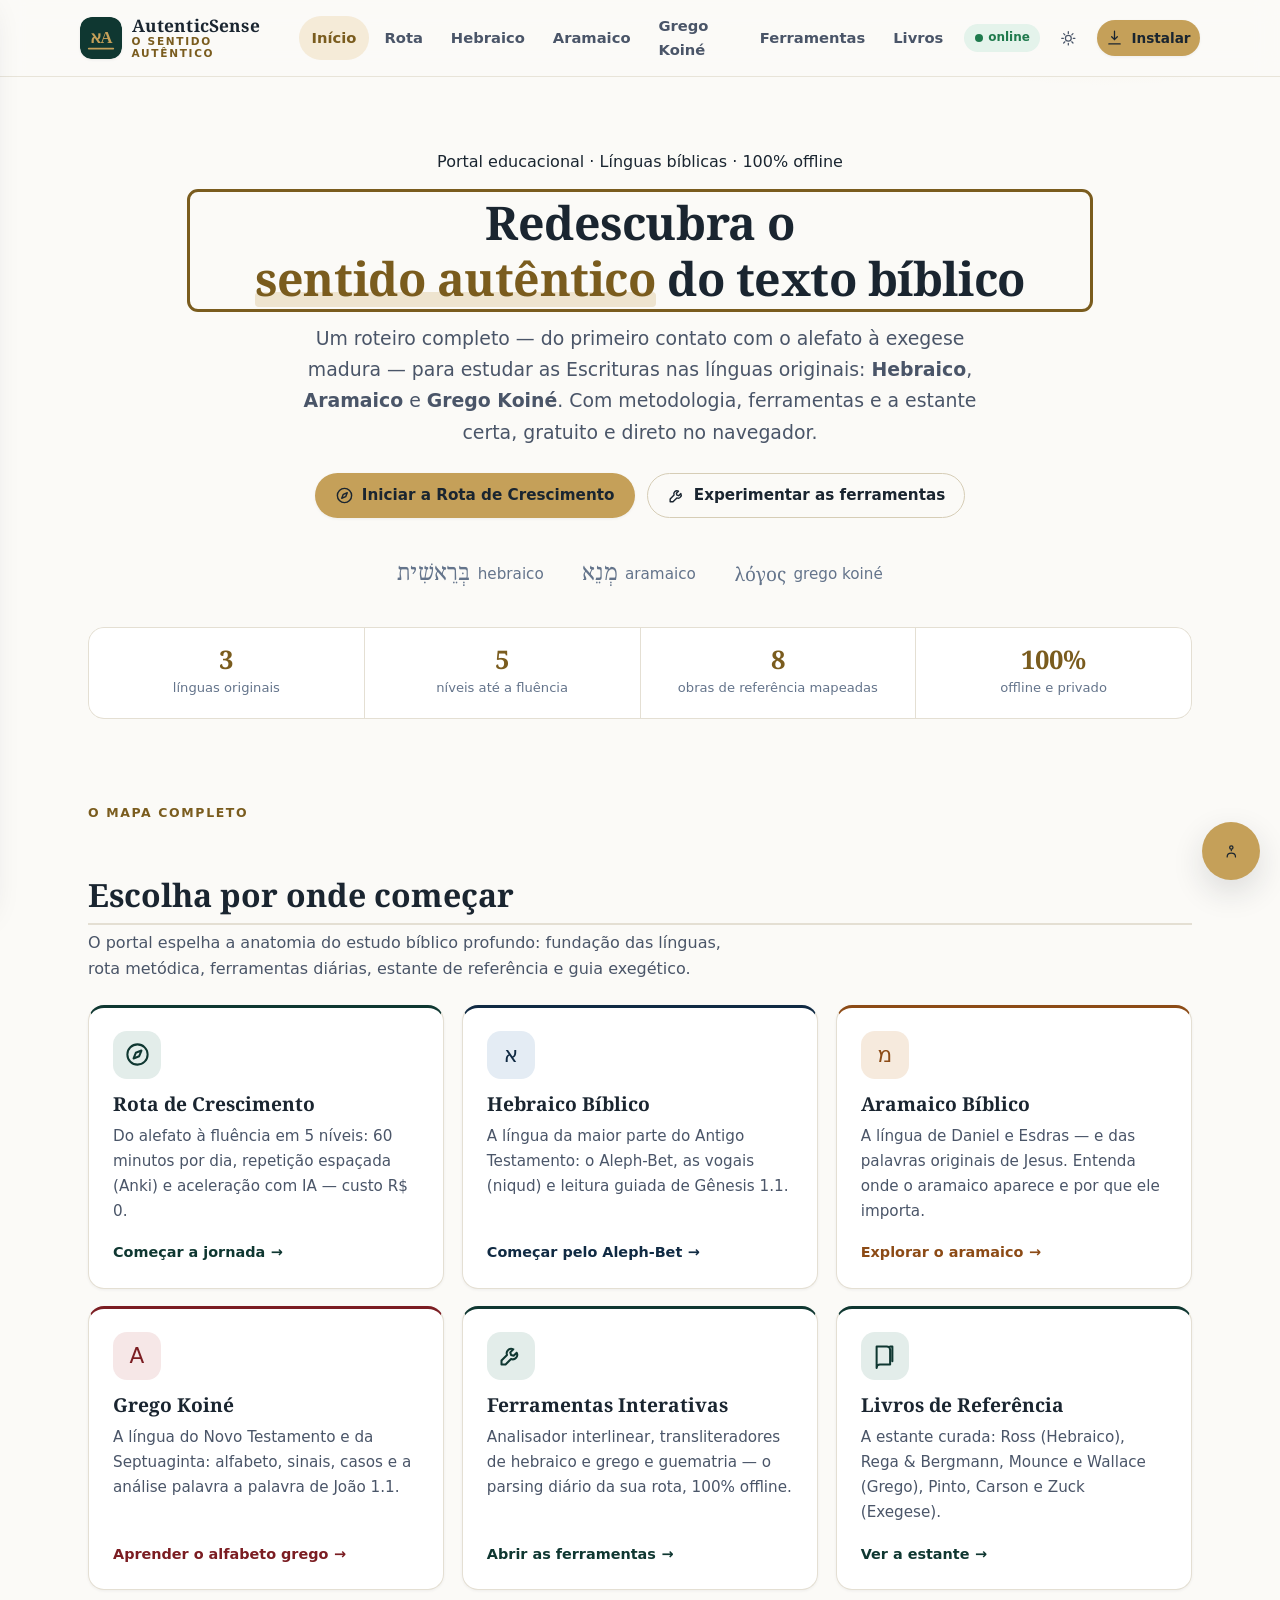
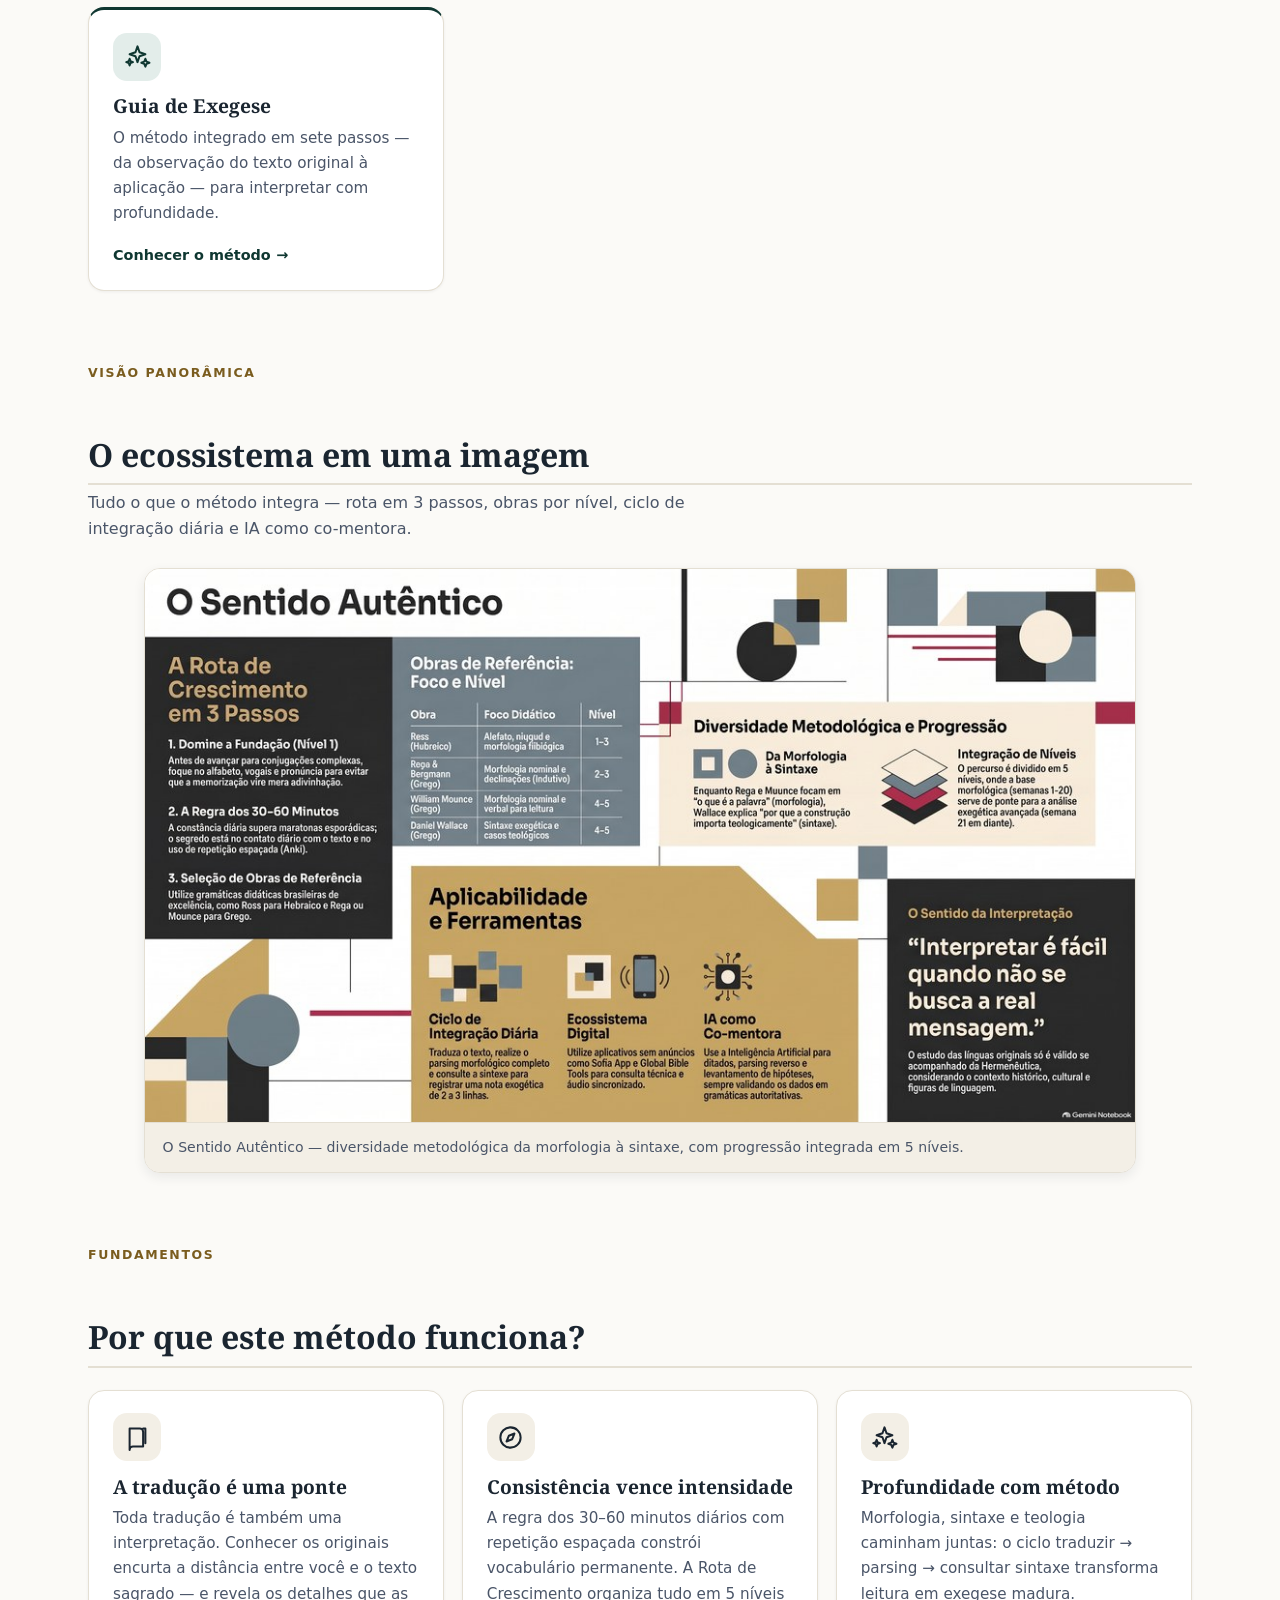
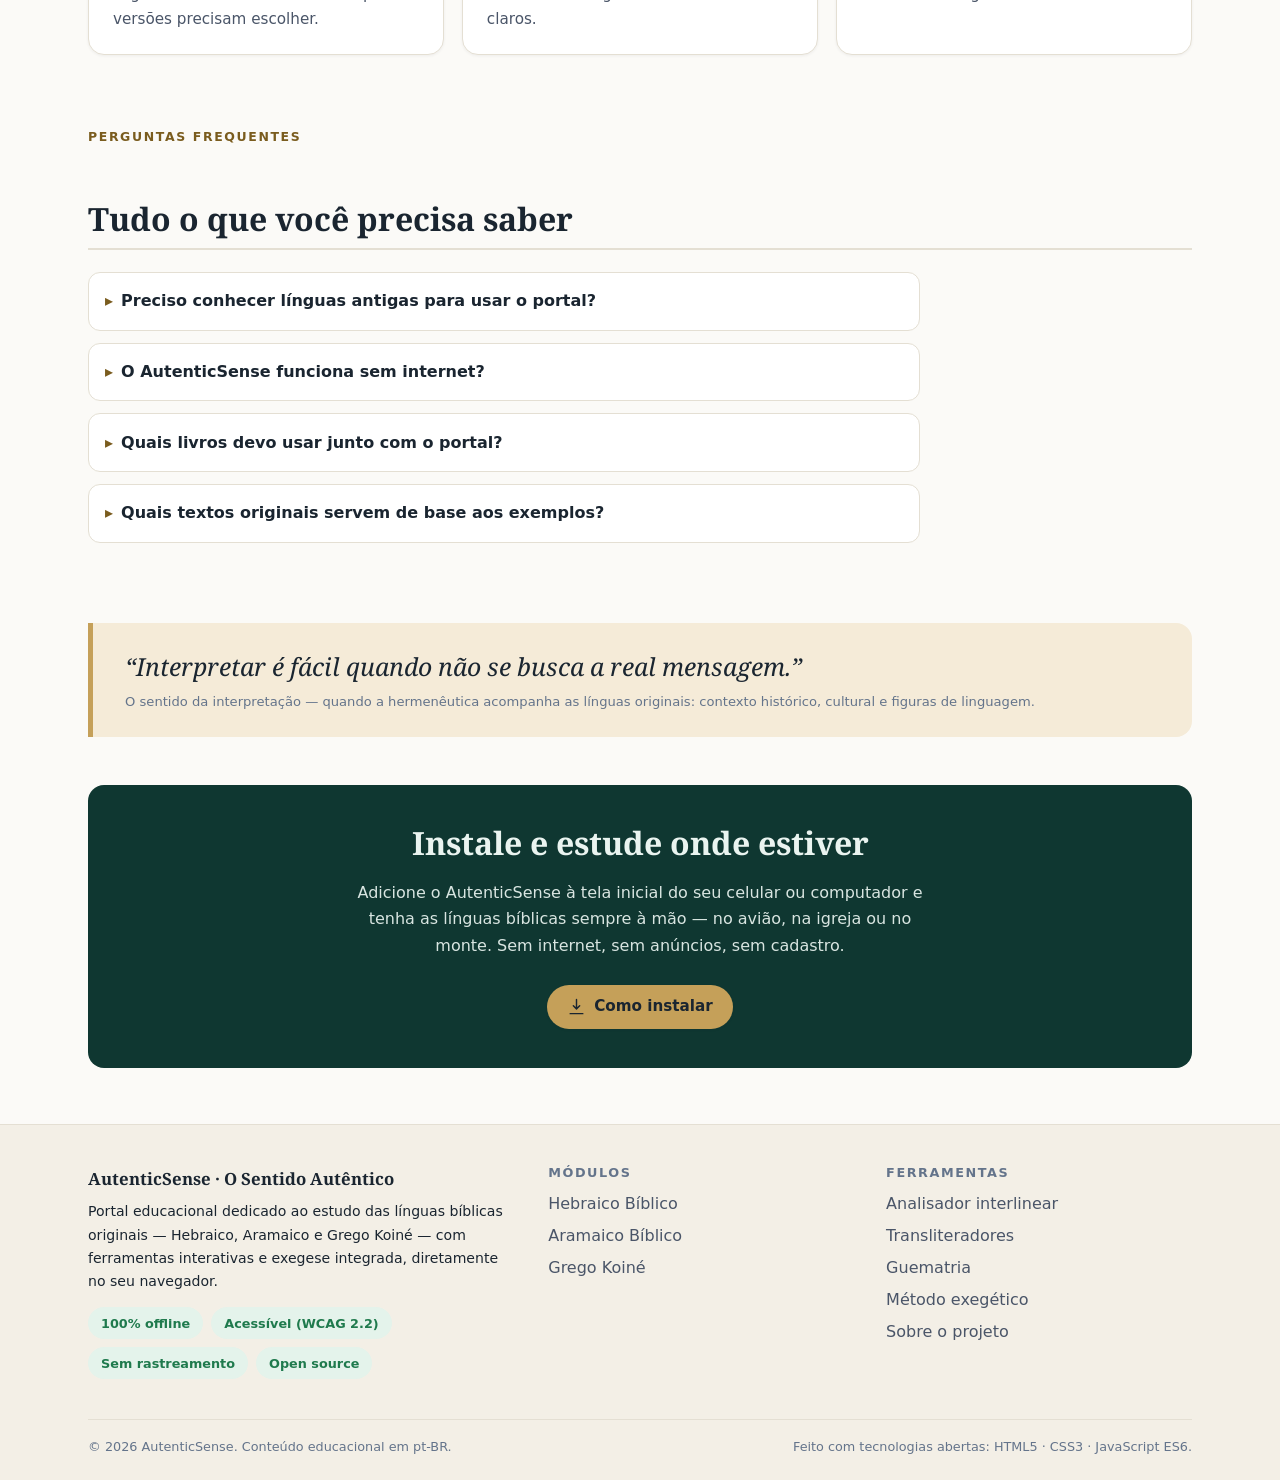
==== abrir-sem-servidor.html @ d2d15bc1 "Add files via upload" ====
<!doctype html>
<html lang="pt-BR" data-theme="light" data-contrast="normal" data-font="padrao" data-motion="padrao">
<head>
  <meta charset="utf-8">
  <meta name="viewport" content="width=device-width, initial-scale=1, viewport-fit=cover">
  <title>AutenticSense · O Sentido Autêntico — Línguas Bíblicas</title>
  <meta name="description" content="Portal educacional offline de línguas bíblicas: Hebraico, Aramaico e Grego Koiné. Alfabetos, ferramentas interlineares e exegese integrada com acessibilidade total em português (pt-BR).">
  <meta name="keywords" content="hebraico bíblico, aramaico bíblico, grego koiné, exegese bíblica, interlinear, guematria, línguas originais da Bíblia, estudo bíblico">
  <meta name="author" content="AutenticSense — O Sentido Autêntico">
  <meta name="robots" content="index, follow">
  <meta name="color-scheme" content="light dark">
  <meta name="theme-color" content="#0F3731">
  <link rel="canonical" href="https://autenticsense.example.com/">

  <!-- Open Graph / Twitter -->
  <meta property="og:type" content="website">
  <meta property="og:locale" content="pt_BR">
  <meta property="og:title" content="AutenticSense · O Sentido Autêntico">
  <meta property="og:description" content="Hebraico, Aramaico e Grego Koiné com ferramentas interlineares e exegese integrada — 100% offline e acessível.">
  <meta property="og:url" content="https://autenticsense.example.com/">
  <meta property="og:image" content="assets/icons/og.png">
  <meta name="twitter:card" content="summary_large_image">

  <!-- PWA -->
  <link rel="manifest" href="manifest.webmanifest">
  <link rel="icon" type="image/png" sizes="32x32" href="assets/icons/favicon-32.png">
  <link rel="icon" type="image/png" sizes="16x16" href="assets/icons/favicon-16.png">
  <link rel="apple-touch-icon" href="assets/icons/icon-180.png">
  <meta name="mobile-web-app-capable" content="yes">
  <meta name="apple-mobile-web-app-capable" content="yes">
  <meta name="apple-mobile-web-app-status-bar-style" content="black-translucent">
  <meta name="apple-mobile-web-app-title" content="AutenticSense">

  <!-- Estilos -->

  <!-- Dados estruturados (SEO/GEO) -->
  <script type="application/ld+json">
  {
    "@context": "https://schema.org",
    "@type": "WebApplication",
    "name": "AutenticSense",
    "alternateName": "O Sentido Autêntico",
    "applicationCategory": "EducationalApplication",
    "operatingSystem": "Qualquer (PWA multiplataforma)",
    "inLanguage": "pt-BR",
    "isAccessibleForFree": true,
    "offers": { "@type": "Offer", "price": "0", "priceCurrency": "BRL" },
    "description": "Portal educacional offline-first para o estudo das línguas bíblicas originais (Hebraico, Aramaico e Grego Koiné), com ferramentas interlineares e método exegético integrado, com acessibilidade WCAG 2.2.",
    "featureList": "Alfabeto hebraico e aramaico; Alfabeto grego; Analisador interlinear; Transliteradores; Guematria; Exegese em 7 passos; Funciona offline; Leitura em voz alta; Modo dislexia; Alto contraste; Tema escuro",
    "teaches": ["Hebraico Bíblico", "Aramaico Bíblico", "Grego Koiné", "Exegese Bíblica"]
  }
  </script>
  <script type="application/ld+json">
  {
    "@context": "https://schema.org",
    "@type": "FAQPage",
    "inLanguage": "pt-BR",
    "mainEntity": [
      {
        "@type": "Question",
        "name": "O que é o AutenticSense?",
        "acceptedAnswer": { "@type": "Answer", "text": "AutenticSense (O Sentido Autêntico) é um portal educacional gratuito e offline-first (PWA) para estudar a Bíblia nas línguas originais — Hebraico, Aramaico e Grego Koiné — com ferramentas interativas e exegese integrada, todo em português." }
      },
      {
        "@type": "Question",
        "name": "O AutenticSense funciona sem internet?",
        "acceptedAnswer": { "@type": "Answer", "text": "Sim. Após a primeira visita, todas as páginas, fontes e ferramentas ficam armazenadas no dispositivo por meio de um Service Worker dedicado, e o app pode ser instalado na tela inicial." }
      },
      {
        "@type": "Question",
        "name": "Quais línguas bíblicas são ensinadas?",
        "acceptedAnswer": { "@type": "Answer", "text": "Hebraico Bíblico (com leitura de Gênesis 1.1), Aramaico Bíblico (com leitura de Daniel 5.25) e Grego Koiné (com análise palavra a palavra de João 1.1), além de um método exegético integrado em sete passos." }
      },
      {
        "@type": "Question",
        "name": "Quais ferramentas o portal oferece?",
        "acceptedAnswer": { "@type": "Answer", "text": "Analisador interlinear palavra a palavra com morfologia e glosas, transliteradores de hebraico e de grego e calculadora de guematria — tudo processado localmente, sem envio de dados." }
      }
    ]
  }
  </script>
<style>
/* ===== css/tokens.css ===== */
/* ==========================================================================
   AutenticSense — Design Tokens (css/tokens.css)
   Identidade visual: manuscritos, pedra gravada e editorial moderno.
   ========================================================================== */

:root {
  color-scheme: light;

  /* Superfícies & Papel */
  --osa-paper: #FBFAF7;
  --osa-soft: #F3EFE6;
  --osa-surface: #FFFFFF;
  --osa-surface-raised: #FFFFFF;
  --osa-surface-dim: #EDE8DE;
  --osa-border: #E4DFD3;
  --osa-border-strong: #D6CDB6;

  /* Tinta & Tipografia */
  --osa-ink: #1A2530;
  --osa-ink-secondary: #4A5568;
  --osa-ink-muted: #64748B;
  --osa-ink-light: #FFFFFF;

  /* Ouro institucional */
  --osa-gold: #C5A059;
  --osa-gold-ink: #7A5C1E;
  --osa-gold-ink-hover: #5E4715;
  --osa-gold-soft: #F5EBD8;
  --osa-gold-glow: rgba(197, 160, 89, 0.25);

  /* Tematização por módulo linguístico */
  --osa-portal-green: #0F3731;
  --osa-portal-green-soft: #E3EDEA;
  --osa-hebrew-navy: #102A43;
  --osa-hebrew-navy-soft: #E4ECF4;
  --osa-aramaic-ochre: #8C4B16;
  --osa-aramaic-ochre-soft: #F6EADD;
  --osa-greek-burgundy: #7B1D22;
  --osa-greek-burgundy-soft: #F6E7E7;

  /* Feedback */
  --osa-danger: #A62639;
  --osa-danger-soft: #FBEAEA;
  --osa-ok: #1F7A4D;
  --osa-ok-soft: #E4F3EB;
  --osa-info: #214E8F;
  --osa-info-soft: #E7EFF9;

  /* Vidro & Elevação */
  --osa-glass-bg: rgba(251, 250, 247, 0.88);
  --osa-glass-border: rgba(228, 223, 211, 0.8);
  --osa-glass-blur: blur(12px);
  --osa-shadow-1: 0 1px 3px rgba(26, 37, 48, 0.06);
  --osa-shadow-2: 0 4px 12px rgba(26, 37, 48, 0.08);
  --osa-shadow-3: 0 12px 32px rgba(26, 37, 48, 0.14);
  --osa-radius-sm: 8px;
  --osa-radius-md: 12px;
  --osa-radius-lg: 16px;
  --osa-tap-min: 44px;

  /* Tipografia */
  --osa-font-ui: system-ui, -apple-system, "Segoe UI", Roboto, "Helvetica Neue", Arial, "Noto Sans", sans-serif;
  --osa-font-serif: "Noto Serif", "PT Serif", Georgia, "Times New Roman", serif;
  --osa-font-hebrew: "Noto Serif Hebrew", "SBL Hebrew", "Ezra SIL", "Times New Roman", serif;
  --osa-font-mono: ui-monospace, "SF Mono", "Cascadia Code", Consolas, "Liberation Mono", monospace;
  --osa-fs-scale: 1;

  /* Métricas */
  --osa-container: 72rem;
  --osa-header-h: 64px;
  --osa-focus: #7A5C1E;
  --osa-speed: 220ms;

  /* Camadas */
  --osa-z-header: 50;
  --osa-z-backdrop: 70;
  --osa-z-drawer: 80;
  --osa-z-fab: 90;
}

[data-theme="dark"] {
  color-scheme: dark;
  --osa-paper: #11171D;
  --osa-soft: #18222B;
  --osa-surface: #1E2936;
  --osa-surface-raised: #263342;
  --osa-surface-dim: #131B23;
  --osa-border: #2D3D4E;
  --osa-border-strong: #3D5165;
  --osa-ink: #F1F5F9;
  --osa-ink-secondary: #CBD5E1;
  --osa-ink-muted: #94A3B8;
  --osa-gold: #D4B579;
  --osa-gold-ink: #E2C58A;
  --osa-gold-ink-hover: #EFD9AC;
  --osa-gold-soft: #3A3323;
  --osa-gold-glow: rgba(212, 181, 121, 0.18);
  --osa-portal-green: #6EE7B7;
  --osa-portal-green-soft: #17352E;
  --osa-hebrew-navy: #93C5FD;
  --osa-hebrew-navy-soft: #1B2B40;
  --osa-aramaic-ochre: #E0A56B;
  --osa-aramaic-ochre-soft: #3A2B1B;
  --osa-greek-burgundy: #FCA5A5;
  --osa-greek-burgundy-soft: #3A2224;
  --osa-danger: #F18A9B;
  --osa-danger-soft: #3E2229;
  --osa-ok: #7BD6A4;
  --osa-ok-soft: #17352A;
  --osa-info: #9BBEF0;
  --osa-info-soft: #1B2A3E;
  --osa-glass-bg: rgba(17, 23, 29, 0.88);
  --osa-glass-border: rgba(45, 61, 78, 0.85);
  --osa-shadow-1: 0 1px 3px rgba(0, 0, 0, 0.35);
  --osa-shadow-2: 0 4px 12px rgba(0, 0, 0, 0.4);
  --osa-shadow-3: 0 12px 32px rgba(0, 0, 0, 0.5);
  --osa-focus: #E2C58A;
}

/* Alto contraste (WCAG): bordas e links mais assertivos */
[data-contrast="high"] {
  --osa-border: currentColor;
  --osa-border-strong: currentColor;
}


/* ===== css/fonts.css ===== */
/* ==========================================================================
   AutenticSense — Fontes locais (gerado por fetch-fonts.py)
   Auto-hospedado para garantir funcionamento 100% offline.
   ========================================================================== */

/* noto-serif-hebrew · hebrew · normal 400 (17 KB) */
@font-face {
  font-family: 'Noto Serif Hebrew';
  font-style: normal;
  font-weight: 400;
  font-stretch: 100%;
  font-display: swap;
  src: url('assets/fonts/noto-serif-hebrew-hebrew-normal-400.woff2') format('woff2');
  unicode-range: U+0307-0308, U+0590-05FF, U+200C-2010, U+20AA, U+25CC, U+FB1D-FB4F;
}

/* noto-serif-hebrew · latin · normal 400 (28 KB) */
@font-face {
  font-family: 'Noto Serif Hebrew';
  font-style: normal;
  font-weight: 400;
  font-stretch: 100%;
  font-display: swap;
  src: url('assets/fonts/noto-serif-hebrew-latin-normal-400.woff2') format('woff2');
  unicode-range: U+0000-00FF, U+0131, U+0152-0153, U+02BB-02BC, U+02C6, U+02DA, U+02DC, U+0304, U+0308, U+0329, U+2000-206F, U+20AC, U+2122, U+2191, U+2193, U+2212, U+2215, U+FEFF, U+FFFD;
}

/* noto-serif-hebrew · hebrew · normal 600 (17 KB) */
@font-face {
  font-family: 'Noto Serif Hebrew';
  font-style: normal;
  font-weight: 600;
  font-stretch: 100%;
  font-display: swap;
  src: url('assets/fonts/noto-serif-hebrew-hebrew-normal-600.woff2') format('woff2');
  unicode-range: U+0307-0308, U+0590-05FF, U+200C-2010, U+20AA, U+25CC, U+FB1D-FB4F;
}

/* noto-serif-hebrew · latin · normal 600 (28 KB) */
@font-face {
  font-family: 'Noto Serif Hebrew';
  font-style: normal;
  font-weight: 600;
  font-stretch: 100%;
  font-display: swap;
  src: url('assets/fonts/noto-serif-hebrew-latin-normal-600.woff2') format('woff2');
  unicode-range: U+0000-00FF, U+0131, U+0152-0153, U+02BB-02BC, U+02C6, U+02DA, U+02DC, U+0304, U+0308, U+0329, U+2000-206F, U+20AC, U+2122, U+2191, U+2193, U+2212, U+2215, U+FEFF, U+FFFD;
}

/* noto-serif-hebrew · hebrew · normal 700 (17 KB) */
@font-face {
  font-family: 'Noto Serif Hebrew';
  font-style: normal;
  font-weight: 700;
  font-stretch: 100%;
  font-display: swap;
  src: url('assets/fonts/noto-serif-hebrew-hebrew-normal-700.woff2') format('woff2');
  unicode-range: U+0307-0308, U+0590-05FF, U+200C-2010, U+20AA, U+25CC, U+FB1D-FB4F;
}

/* noto-serif-hebrew · latin · normal 700 (28 KB) */
@font-face {
  font-family: 'Noto Serif Hebrew';
  font-style: normal;
  font-weight: 700;
  font-stretch: 100%;
  font-display: swap;
  src: url('assets/fonts/noto-serif-hebrew-latin-normal-700.woff2') format('woff2');
  unicode-range: U+0000-00FF, U+0131, U+0152-0153, U+02BB-02BC, U+02C6, U+02DA, U+02DC, U+0304, U+0308, U+0329, U+2000-206F, U+20AC, U+2122, U+2191, U+2193, U+2212, U+2215, U+FEFF, U+FFFD;
}

/* noto-serif · greek-ext · italic 400 (5 KB) */
@font-face {
  font-family: 'Noto Serif';
  font-style: italic;
  font-weight: 400;
  font-stretch: 100%;
  font-display: swap;
  src: url('assets/fonts/noto-serif-greek-ext-italic-400.woff2') format('woff2');
  unicode-range: U+1F00-1FFF;
}

/* noto-serif · greek · italic 400 (9 KB) */
@font-face {
  font-family: 'Noto Serif';
  font-style: italic;
  font-weight: 400;
  font-stretch: 100%;
  font-display: swap;
  src: url('assets/fonts/noto-serif-greek-italic-400.woff2') format('woff2');
  unicode-range: U+0370-0377, U+037A-037F, U+0384-038A, U+038C, U+038E-03A1, U+03A3-03FF;
}

/* noto-serif · latin-ext · italic 400 (65 KB) */
@font-face {
  font-family: 'Noto Serif';
  font-style: italic;
  font-weight: 400;
  font-stretch: 100%;
  font-display: swap;
  src: url('assets/fonts/noto-serif-latin-ext-italic-400.woff2') format('woff2');
  unicode-range: U+0100-02BA, U+02BD-02C5, U+02C7-02CC, U+02CE-02D7, U+02DD-02FF, U+0304, U+0308, U+0329, U+1D00-1DBF, U+1E00-1E9F, U+1EF2-1EFF, U+2020, U+20A0-20AB, U+20AD-20C0, U+2113, U+2C60-2C7F, U+A720-A7FF;
}

/* noto-serif · latin · italic 400 (15 KB) */
@font-face {
  font-family: 'Noto Serif';
  font-style: italic;
  font-weight: 400;
  font-stretch: 100%;
  font-display: swap;
  src: url('assets/fonts/noto-serif-latin-italic-400.woff2') format('woff2');
  unicode-range: U+0000-00FF, U+0131, U+0152-0153, U+02BB-02BC, U+02C6, U+02DA, U+02DC, U+0304, U+0308, U+0329, U+2000-206F, U+20AC, U+2122, U+2191, U+2193, U+2212, U+2215, U+FEFF, U+FFFD;
}

/* noto-serif · greek-ext · normal 400 (12 KB) */
@font-face {
  font-family: 'Noto Serif';
  font-style: normal;
  font-weight: 400;
  font-stretch: 100%;
  font-display: swap;
  src: url('assets/fonts/noto-serif-greek-ext-normal-400.woff2') format('woff2');
  unicode-range: U+1F00-1FFF;
}

/* noto-serif · greek · normal 400 (27 KB) */
@font-face {
  font-family: 'Noto Serif';
  font-style: normal;
  font-weight: 400;
  font-stretch: 100%;
  font-display: swap;
  src: url('assets/fonts/noto-serif-greek-normal-400.woff2') format('woff2');
  unicode-range: U+0370-0377, U+037A-037F, U+0384-038A, U+038C, U+038E-03A1, U+03A3-03FF;
}

/* noto-serif · latin-ext · normal 400 (182 KB) */
@font-face {
  font-family: 'Noto Serif';
  font-style: normal;
  font-weight: 400;
  font-stretch: 100%;
  font-display: swap;
  src: url('assets/fonts/noto-serif-latin-ext-normal-400.woff2') format('woff2');
  unicode-range: U+0100-02BA, U+02BD-02C5, U+02C7-02CC, U+02CE-02D7, U+02DD-02FF, U+0304, U+0308, U+0329, U+1D00-1DBF, U+1E00-1E9F, U+1EF2-1EFF, U+2020, U+20A0-20AB, U+20AD-20C0, U+2113, U+2C60-2C7F, U+A720-A7FF;
}

/* noto-serif · latin · normal 400 (35 KB) */
@font-face {
  font-family: 'Noto Serif';
  font-style: normal;
  font-weight: 400;
  font-stretch: 100%;
  font-display: swap;
  src: url('assets/fonts/noto-serif-latin-normal-400.woff2') format('woff2');
  unicode-range: U+0000-00FF, U+0131, U+0152-0153, U+02BB-02BC, U+02C6, U+02DA, U+02DC, U+0304, U+0308, U+0329, U+2000-206F, U+20AC, U+2122, U+2191, U+2193, U+2212, U+2215, U+FEFF, U+FFFD;
}

/* noto-serif · greek-ext · normal 600 (12 KB) */
@font-face {
  font-family: 'Noto Serif';
  font-style: normal;
  font-weight: 600;
  font-stretch: 100%;
  font-display: swap;
  src: url('assets/fonts/noto-serif-greek-ext-normal-600.woff2') format('woff2');
  unicode-range: U+1F00-1FFF;
}

/* noto-serif · greek · normal 600 (27 KB) */
@font-face {
  font-family: 'Noto Serif';
  font-style: normal;
  font-weight: 600;
  font-stretch: 100%;
  font-display: swap;
  src: url('assets/fonts/noto-serif-greek-normal-600.woff2') format('woff2');
  unicode-range: U+0370-0377, U+037A-037F, U+0384-038A, U+038C, U+038E-03A1, U+03A3-03FF;
}

/* noto-serif · latin-ext · normal 600 (182 KB) */
@font-face {
  font-family: 'Noto Serif';
  font-style: normal;
  font-weight: 600;
  font-stretch: 100%;
  font-display: swap;
  src: url('assets/fonts/noto-serif-latin-ext-normal-600.woff2') format('woff2');
  unicode-range: U+0100-02BA, U+02BD-02C5, U+02C7-02CC, U+02CE-02D7, U+02DD-02FF, U+0304, U+0308, U+0329, U+1D00-1DBF, U+1E00-1E9F, U+1EF2-1EFF, U+2020, U+20A0-20AB, U+20AD-20C0, U+2113, U+2C60-2C7F, U+A720-A7FF;
}

/* noto-serif · latin · normal 600 (35 KB) */
@font-face {
  font-family: 'Noto Serif';
  font-style: normal;
  font-weight: 600;
  font-stretch: 100%;
  font-display: swap;
  src: url('assets/fonts/noto-serif-latin-normal-600.woff2') format('woff2');
  unicode-range: U+0000-00FF, U+0131, U+0152-0153, U+02BB-02BC, U+02C6, U+02DA, U+02DC, U+0304, U+0308, U+0329, U+2000-206F, U+20AC, U+2122, U+2191, U+2193, U+2212, U+2215, U+FEFF, U+FFFD;
}

/* noto-serif · greek-ext · normal 700 (12 KB) */
@font-face {
  font-family: 'Noto Serif';
  font-style: normal;
  font-weight: 700;
  font-stretch: 100%;
  font-display: swap;
  src: url('assets/fonts/noto-serif-greek-ext-normal-700.woff2') format('woff2');
  unicode-range: U+1F00-1FFF;
}

/* noto-serif · greek · normal 700 (27 KB) */
@font-face {
  font-family: 'Noto Serif';
  font-style: normal;
  font-weight: 700;
  font-stretch: 100%;
  font-display: swap;
  src: url('assets/fonts/noto-serif-greek-normal-700.woff2') format('woff2');
  unicode-range: U+0370-0377, U+037A-037F, U+0384-038A, U+038C, U+038E-03A1, U+03A3-03FF;
}

/* noto-serif · latin-ext · normal 700 (182 KB) */
@font-face {
  font-family: 'Noto Serif';
  font-style: normal;
  font-weight: 700;
  font-stretch: 100%;
  font-display: swap;
  src: url('assets/fonts/noto-serif-latin-ext-normal-700.woff2') format('woff2');
  unicode-range: U+0100-02BA, U+02BD-02C5, U+02C7-02CC, U+02CE-02D7, U+02DD-02FF, U+0304, U+0308, U+0329, U+1D00-1DBF, U+1E00-1E9F, U+1EF2-1EFF, U+2020, U+20A0-20AB, U+20AD-20C0, U+2113, U+2C60-2C7F, U+A720-A7FF;
}

/* noto-serif · latin · normal 700 (35 KB) */
@font-face {
  font-family: 'Noto Serif';
  font-style: normal;
  font-weight: 700;
  font-stretch: 100%;
  font-display: swap;
  src: url('assets/fonts/noto-serif-latin-normal-700.woff2') format('woff2');
  unicode-range: U+0000-00FF, U+0131, U+0152-0153, U+02BB-02BC, U+02C6, U+02DA, U+02DC, U+0304, U+0308, U+0329, U+2000-206F, U+20AC, U+2122, U+2191, U+2193, U+2212, U+2215, U+FEFF, U+FFFD;
}


/* ===== css/base.css ===== */
/* ==========================================================================
   AutenticSense — Base (css/base.css)
   Reset suave, tipografia editorial, modos de acessibilidade.
   ========================================================================== */

*, *::before, *::after { box-sizing: border-box; }

html {
  font-size: calc(100% * var(--osa-fs-scale, 1));
  -webkit-text-size-adjust: 100%;
  scroll-behavior: smooth;
}

body {
  margin: 0;
  font-family: var(--osa-font-ui);
  font-size: 1rem;
  line-height: 1.65;
  color: var(--osa-ink);
  background: var(--osa-paper);
  min-height: 100vh;
  display: flex;
  flex-direction: column;
  -webkit-font-smoothing: antialiased;
}

h1, h2, h3, h4 {
  font-family: var(--osa-font-serif);
  font-weight: 700;
  line-height: 1.22;
  color: var(--osa-ink);
  margin: 1.6em 0 0.55em;
  text-wrap: balance;
}
h1 { font-size: clamp(1.9rem, 1.4rem + 2.4vw, 2.9rem); margin-top: 0.2em; letter-spacing: -0.01em; }
h2 { font-size: clamp(1.45rem, 1.2rem + 1.2vw, 2rem); border-bottom: 2px solid var(--osa-border); padding-bottom: 0.3em; }
h2 .mark { color: var(--osa-gold); }
h3 { font-size: 1.28rem; }
h4 { font-size: 1.08rem; font-family: var(--osa-font-ui); font-weight: 700; text-transform: uppercase; letter-spacing: 0.08em; color: var(--osa-ink-muted); }

p { margin: 0 0 1em; }
ul, ol { margin: 0 0 1em; padding-inline-start: 1.4em; }
li + li { margin-top: 0.3em; }
strong { font-weight: 700; }

a {
  color: var(--osa-gold-ink);
  text-decoration: underline;
  text-decoration-color: var(--osa-gold);
  text-decoration-thickness: 1px;
  text-underline-offset: 3px;
  border-radius: 4px;
}
a:hover { color: var(--osa-gold-ink-hover); text-decoration-thickness: 2px; }

main a:focus-visible,
header a:focus-visible,
footer a:focus-visible,
button:focus-visible,
summary:focus-visible,
input:focus-visible,
textarea:focus-visible,
[tabindex]:focus-visible {
  outline: 3px solid var(--osa-focus);
  outline-offset: 2px;
  border-radius: 6px;
}

::selection { background: var(--osa-gold-soft); color: var(--osa-ink); }

img, svg { max-width: 100%; }
svg.icon { width: 1.25em; height: 1.25em; flex: none; fill: none; stroke: currentColor; stroke-width: 1.8; stroke-linecap: round; stroke-linejoin: round; }

hr { border: none; border-top: 1px solid var(--osa-border); margin: 2rem 0; }

code, kbd, samp {
  font-family: var(--osa-font-mono);
  font-size: 0.92em;
  background: var(--osa-soft);
  border: 1px solid var(--osa-border);
  border-radius: 6px;
  padding: 0.1em 0.4em;
}

table { border-collapse: collapse; width: 100%; font-size: 0.95rem; }
caption { text-align: start; font-weight: 600; padding: 0.5rem 0; color: var(--osa-ink-secondary); }
th, td { padding: 0.55rem 0.75rem; text-align: start; border-bottom: 1px solid var(--osa-border); vertical-align: top; }
thead th { background: var(--osa-soft); font-size: 0.8rem; text-transform: uppercase; letter-spacing: 0.06em; color: var(--osa-ink-secondary); }
tbody tr:hover td { background: var(--osa-soft); }
.table-wrap { overflow-x: auto; border: 1px solid var(--osa-border); border-radius: var(--osa-radius-md); background: var(--osa-surface); }

details { border: 1px solid var(--osa-border); border-radius: var(--osa-radius-md); background: var(--osa-surface); padding: 0.2rem 1rem; margin-bottom: 0.75rem; }
details summary { cursor: pointer; font-weight: 600; padding: 0.75rem 0; list-style: none; display: flex; align-items: center; gap: 0.5rem; }
details summary::before { content: "▸"; color: var(--osa-gold-ink); transition: transform var(--osa-speed); }
details[open] summary::before { transform: rotate(90deg); }
details > *:last-child { margin-bottom: 0.9rem; }

/* --------------------------------------------------------------------------
   Línguas bíblicas: renderização Unicode nativa de alta legibilidade
   -------------------------------------------------------------------------- */
.hebrew, .aramaic {
  font-family: var(--osa-font-hebrew);
  direction: rtl;
  unicode-bidi: isolate;
  font-size: 1.45em;
  line-height: 1.9;
  letter-spacing: 0.01em;
}
.greek {
  font-family: var(--osa-font-serif);
  font-size: 1.25em;
  line-height: 1.8;
  unicode-bidi: isolate;
}
.translit { font-style: italic; color: var(--osa-ink-secondary); }

.verse {
  margin: 1.5rem 0;
  padding: 1.1rem 1.4rem;
  background: var(--osa-surface);
  border: 1px solid var(--osa-border);
  border-inline-start: 4px solid var(--osa-gold);
  border-radius: var(--osa-radius-md);
  box-shadow: var(--osa-shadow-1);
}
.verse p { margin-bottom: 0.5rem; }
.verse cite { display: block; font-style: normal; font-size: 0.85rem; color: var(--osa-ink-muted); font-family: var(--osa-font-ui); }

/* --------------------------------------------------------------------------
   Utilitários
   -------------------------------------------------------------------------- */
.sr-only {
  position: absolute !important;
  width: 1px; height: 1px;
  margin: -1px; padding: 0; border: 0;
  clip: rect(0 0 0 0); clip-path: inset(50%);
  overflow: hidden; white-space: nowrap;
}

.skip-link {
  position: fixed;
  inset-block-start: 0.5rem;
  inset-inline-start: 0.5rem;
  z-index: 100;
  transform: translateY(-250%);
  background: var(--osa-portal-green);
  color: #fff;
  padding: 0.7rem 1.2rem;
  border-radius: var(--osa-radius-md);
  text-decoration: none;
  font-weight: 600;
  transition: transform var(--osa-speed);
}
[data-theme="dark"] .skip-link { color: #0B2E28; }
.skip-link:focus { transform: none; }

.muted { color: var(--osa-ink-muted); }
.small { font-size: 0.88rem; }
.center { text-align: center; }

/* --------------------------------------------------------------------------
   Modos de acessibilidade (ativação pela barra FAB)
   -------------------------------------------------------------------------- */

/* Fonte amigável à dislexia (stack local + espaçamentos terapêuticos) */
[data-font="dyslexic"] body,
[data-font="dyslexic"] input,
[data-font="dyslexic"] textarea,
[data-font="dyslexic"] button,
[data-font="dyslexic"] select {
  font-family: "Atkinson Hyperlegible", "OpenDyslexic", "Open Dyslexic", Verdana, Tahoma, sans-serif;
  letter-spacing: 0.035em;
  word-spacing: 0.18em;
  line-height: 1.9;
}
[data-font="dyslexic"] h1, [data-font="dyslexic"] h2, [data-font="dyslexic"] h3 { font-family: inherit; letter-spacing: 0.02em; }

/* Alto contraste */
[data-contrast="high"] :root, [data-contrast="high"] body { --osa-fs-scale: var(--osa-fs-scale); }
[data-contrast="high"] body { --osa-ink: #000; --osa-ink-secondary: #1c1c1c; }
[data-theme="dark"][data-contrast="high"] body { --osa-ink: #fff; --osa-ink-secondary: #fff; }
[data-contrast="high"] a { text-decoration-thickness: 2px; }
[data-contrast="high"] .card,
[data-contrast="high"] .tool-panel,
[data-contrast="high"] .verse,
[data-contrast="high"] .il-detail,
[data-contrast="high"] .table-wrap { border-width: 2px; }

/* Movimento reduzido */
[data-motion="reduce"] *, [data-motion="reduce"] *::before, [data-motion="reduce"] *::after {
  animation-duration: 0.01ms !important;
  animation-iteration-count: 1 !important;
  transition-duration: 0.01ms !important;
  scroll-behavior: auto !important;
}
@media (prefers-reduced-motion: reduce) {
  :root:not([data-motion="padrao"]) * { scroll-behavior: auto; }
}

/* Impressão amigável */
@media print {
  .site-header, .site-footer, .fab, .fab-panel, .backdrop, .drawer, .skip-link, .btn { display: none !important; }
  body { background: #fff; color: #000; }
  .verse, .card, details { break-inside: avoid; }
}


/* ===== css/layout.css ===== */
/* ==========================================================================
   AutenticSense — Layout (css/layout.css)
   Header glass, drawer auto-ocultável, hero, grids, rodapé, FAB.
   ========================================================================== */

/* ---------- Cabeçalho ---------- */
.site-header {
  position: sticky;
  inset-block-start: 0;
  z-index: var(--osa-z-header);
  background: var(--osa-glass-bg);
  -webkit-backdrop-filter: var(--osa-glass-blur);
  backdrop-filter: var(--osa-glass-blur);
  border-bottom: 1px solid var(--osa-glass-border);
}
.header-inner {
  max-width: var(--osa-container);
  margin-inline: auto;
  min-height: var(--osa-header-h);
  padding: 0.35rem 1rem;
  display: flex;
  align-items: center;
  gap: 0.5rem;
}

.brand { display: flex; align-items: center; gap: 0.6rem; text-decoration: none; color: var(--osa-ink); margin-inline-end: auto; }
.brand-mark { width: 42px; height: 42px; flex: none; border-radius: 12px; box-shadow: var(--osa-shadow-1); }
.brand-text { display: flex; flex-direction: column; line-height: 1.12; }
.brand-text strong { font-family: var(--osa-font-serif); font-size: 1.08rem; letter-spacing: 0.01em; }
.brand-text small { font-size: 0.66rem; text-transform: uppercase; letter-spacing: 0.16em; color: var(--osa-gold-ink); font-weight: 700; }

.nav-top { display: none; align-items: center; gap: 0.15rem; }
.nav-top a {
  text-decoration: none;
  color: var(--osa-ink-secondary);
  font-weight: 600;
  font-size: 0.92rem;
  padding: 0.5rem 0.8rem;
  border-radius: 999px;
  min-height: var(--osa-tap-min);
  display: inline-flex;
  align-items: center;
}
.nav-top a:hover { background: var(--osa-soft); color: var(--osa-ink); }
.nav-top a[aria-current="page"] { background: var(--osa-gold-soft); color: var(--osa-gold-ink); }

.header-actions { display: flex; align-items: center; gap: 0.4rem; }
.net-badge {
  display: inline-flex; align-items: center; gap: 0.35rem;
  font-size: 0.75rem; font-weight: 700;
  color: var(--osa-ok); background: var(--osa-ok-soft);
  padding: 0.25rem 0.65rem; border-radius: 999px;
}
.net-badge.is-off { color: var(--osa-gold-ink); background: var(--osa-gold-soft); }
.net-badge::before { content: ""; width: 8px; height: 8px; border-radius: 50%; background: currentColor; }

/* Botões de ícone */
.btn-icon {
  display: inline-grid; place-items: center;
  min-width: var(--osa-tap-min); min-height: var(--osa-tap-min);
  border: 1px solid transparent;
  background: transparent;
  color: var(--osa-ink-secondary);
  border-radius: 999px;
  cursor: pointer;
  transition: background var(--osa-speed), color var(--osa-speed), transform var(--osa-speed);
}
.btn-icon:hover { background: var(--osa-soft); color: var(--osa-ink); }
.btn-icon:active { transform: scale(0.94); }
.btn-icon[aria-pressed="true"] { background: var(--osa-gold-soft); color: var(--osa-gold-ink); }

/* ---------- Menu de navegação (drawer auto-ocultável) ---------- */
.backdrop {
  position: fixed; inset: 0;
  z-index: var(--osa-z-backdrop);
  background: rgba(26, 37, 48, 0.45);
  -webkit-backdrop-filter: blur(2px); backdrop-filter: blur(2px);
  opacity: 0; transition: opacity var(--osa-speed);
}
.backdrop.is-open { opacity: 1; }

.drawer {
  position: fixed;
  inset-block: 0; inset-inline-start: 0;
  z-index: var(--osa-z-drawer);
  width: min(22rem, 90vw);
  background: var(--osa-surface);
  border-inline-end: 1px solid var(--osa-border);
  box-shadow: var(--osa-shadow-3);
  transform: translateX(-104%);
  transition: transform 0.28s cubic-bezier(0.32, 0.72, 0.35, 1);
  display: flex; flex-direction: column;
}
.drawer.is-open { transform: none; }

.drawer-head {
  display: flex; align-items: center; justify-content: space-between;
  padding: 0.8rem 1rem;
  border-bottom: 1px solid var(--osa-border);
}
.drawer-head .drawer-title { font-family: var(--osa-font-serif); font-weight: 700; }

.nav-drawer { list-style: none; margin: 0; padding: 0.75rem; overflow-y: auto; }
.nav-drawer a {
  display: flex; align-items: center; gap: 0.75rem;
  padding: 0.7rem 0.85rem;
  min-height: var(--osa-tap-min);
  text-decoration: none;
  color: var(--osa-ink-secondary);
  border-radius: var(--osa-radius-md);
  border-inline-start: 3px solid transparent;
  margin-bottom: 0.2rem;
}
.nav-drawer a:hover { background: var(--osa-soft); color: var(--osa-ink); }
.nav-drawer a[aria-current="page"] {
  background: var(--osa-gold-soft);
  color: var(--osa-gold-ink);
  border-inline-start-color: var(--osa-gold);
  font-weight: 700;
}
.nav-drawer .nav-desc { display: block; font-size: 0.75rem; font-weight: 400; color: var(--osa-ink-muted); }

.drawer-foot {
  margin-top: auto;
  padding: 0.9rem 1.2rem;
  border-top: 1px solid var(--osa-border);
  font-size: 0.8rem;
  color: var(--osa-ink-muted);
}

/* ---------- Estrutura principal ---------- */
.site-main { flex: 1 0 auto; }
.container { max-width: var(--osa-container); margin-inline: auto; padding-inline: 1rem; }
@media (min-width: 40rem) { .container { padding-inline: 1.5rem; } }

.section { padding-block: 2.25rem; }

.page-head { padding: 2.75rem 0 0.5rem; }
.page-head .eyebrow {
  display: inline-flex; align-items: center; gap: 0.45rem;
  font-size: 0.75rem; font-weight: 700;
  text-transform: uppercase; letter-spacing: 0.14em;
  color: var(--osa-gold-ink);
  background: var(--osa-gold-soft);
  border-radius: 999px;
  padding: 0.3rem 0.8rem;
  margin-bottom: 0.8rem;
}
.page-head .lede { max-width: 66ch; font-size: 1.13rem; color: var(--osa-ink-secondary); margin-top: 0.75rem; }

.breadcrumb { font-size: 0.85rem; color: var(--osa-ink-muted); margin-bottom: 0.4rem; }
.breadcrumb ol { list-style: none; display: flex; flex-wrap: wrap; gap: 0.4rem; padding: 0; margin: 0; }
.breadcrumb li { display: flex; align-items: center; gap: 0.4rem; margin: 0; }
.breadcrumb li + li::before { content: "›"; color: var(--osa-ink-muted); }
.breadcrumb a { text-decoration: none; color: var(--osa-ink-muted); }
.breadcrumb a:hover { color: var(--osa-gold-ink); text-decoration: underline; }
.breadcrumb [aria-current] { color: var(--osa-ink); font-weight: 600; }

/* ---------- Hero ---------- */
.hero { padding: 4.5rem 0 3rem; position: relative; overflow: clip; }
.hero::before {
  content: "";
  position: absolute; inset: -30% -10% auto -10%;
  height: 130%;
  background:
    radial-gradient(ellipse 42rem 16rem at 18% 0%, var(--osa-gold-glow), transparent 65%),
    radial-gradient(ellipse 36rem 15rem at 85% 8%, var(--osa-gold-glow), transparent 60%);
  pointer-events: none;
}
.hero-inner { position: relative; text-align: center; max-width: 56rem; margin-inline: auto; }
.hero h1 { margin: 0.4em 0 0.35em; }
.hero h1 .accent { color: var(--osa-gold-ink); position: relative; white-space: nowrap; }
.hero h1 .accent::after {
  content: ""; position: absolute; inset-inline: 0; inset-block-end: 0.08em;
  height: 0.32em; background: var(--osa-gold-glow); z-index: -1; border-radius: 4px;
}
.hero .lede { font-size: 1.18rem; color: var(--osa-ink-secondary); max-width: 60ch; margin-inline: auto; }
.hero-actions { display: flex; flex-wrap: wrap; gap: 0.75rem; justify-content: center; margin-top: 1.6rem; }
.hero-script {
  margin-top: 2.2rem;
  display: flex; flex-wrap: wrap; justify-content: center; gap: 1.4rem 2.4rem;
  color: var(--osa-ink-muted); font-size: 0.95rem;
}
.hero-script span { display: inline-flex; align-items: center; gap: 0.45rem; }

/* ---------- Grids ---------- */
.grid { display: grid; gap: 1.1rem; grid-template-columns: repeat(auto-fit, minmax(min(100%, 17.5rem), 1fr)); }
.grid-2 { grid-template-columns: repeat(auto-fit, minmax(min(100%, 22rem), 1fr)); }

/* ---------- Rodapé ---------- */
.site-footer {
  flex-shrink: 0;
  margin-top: 3.5rem;
  border-top: 1px solid var(--osa-border);
  background: var(--osa-soft);
}
.footer-inner { padding: 2.5rem 0 1.5rem; display: grid; gap: 2rem; grid-template-columns: 1fr; }
@media (min-width: 48rem) { .footer-inner { grid-template-columns: 1.4fr 1fr 1fr; } }
.footer-title { font-family: var(--osa-font-serif); font-weight: 700; font-size: 1.05rem; margin-bottom: 0.5rem; }
.footer-col h3 { font-family: var(--osa-font-ui); font-size: 0.8rem; text-transform: uppercase; letter-spacing: 0.12em; color: var(--osa-ink-muted); margin: 0 0 0.7rem; border: none; padding: 0; }
.footer-col ul { list-style: none; padding: 0; margin: 0; }
.footer-col li { margin: 0.35rem 0; }
.footer-col a { color: var(--osa-ink-secondary); text-decoration: none; }
.footer-col a:hover { color: var(--osa-gold-ink); text-decoration: underline; }
.footer-legal {
  border-top: 1px solid var(--osa-border);
  padding: 1rem 0 1.4rem;
  font-size: 0.8rem;
  color: var(--osa-ink-muted);
  display: flex; flex-wrap: wrap; gap: 0.4rem 1.4rem; justify-content: space-between;
}

/* ---------- FAB de acessibilidade ---------- */
.fab {
  position: fixed;
  inset-inline-end: 1.25rem;
  inset-block-end: 1.25rem;
  z-index: var(--osa-z-fab);
  width: 58px; height: 58px;
  border-radius: 50%;
  border: none;
  background: var(--osa-gold);
  color: #1A2530;
  display: grid; place-items: center;
  cursor: pointer;
  box-shadow: var(--osa-shadow-3);
  transition: transform var(--osa-speed), box-shadow var(--osa-speed);
}
.fab:hover { transform: translateY(-2px) scale(1.04); }
.fab[aria-expanded="true"] { background: var(--osa-gold-ink); color: #fff; }

.fab-panel {
  position: fixed;
  inset-inline-end: 1.25rem;
  inset-block-end: 5.75rem;
  z-index: var(--osa-z-fab);
  width: min(21rem, calc(100vw - 2.5rem));
  max-height: min(70vh, 34rem);
  overflow-y: auto;
  background: var(--osa-surface-raised);
  border: 1px solid var(--osa-border);
  border-radius: var(--osa-radius-lg);
  box-shadow: var(--osa-shadow-3);
  padding: 1rem 1.1rem;
  opacity: 0;
  transform: translateY(8px) scale(0.98);
  pointer-events: none;
  transition: opacity var(--osa-speed), transform var(--osa-speed);
}
.fab-panel.is-open { opacity: 1; transform: none; pointer-events: auto; }
.fab-panel h2 { font-family: var(--osa-font-ui); font-size: 0.95rem; margin: 0 0 0.75rem; border: none; padding: 0; }
.a11y-group { margin-bottom: 0.9rem; }
.a11y-group > span { display: block; font-size: 0.78rem; font-weight: 700; text-transform: uppercase; letter-spacing: 0.08em; color: var(--osa-ink-muted); margin-bottom: 0.4rem; }
.a11y-row { display: flex; flex-wrap: wrap; gap: 0.45rem; }

@media (min-width: 72rem) {
  .nav-top { display: flex; }
  .nav-toggle { display: none; }
}


/* ===== css/components.css ===== */
/* ==========================================================================
   AutenticSense — Componentes (css/components.css)
   Botões, cards temáticos, tabelas de alfabetos, interlinear, abas,
   formulários de ferramentas, passos, glossário, callouts.
   ========================================================================== */

/* ---------- Botões ---------- */
.btn {
  display: inline-flex; align-items: center; justify-content: center; gap: 0.5rem;
  min-height: var(--osa-tap-min);
  padding: 0.55rem 1.2rem;
  border-radius: 999px;
  border: 1px solid transparent;
  font: inherit; font-weight: 600; font-size: 0.95rem;
  text-decoration: none;
  cursor: pointer;
  transition: transform var(--osa-speed), box-shadow var(--osa-speed), background var(--osa-speed), color var(--osa-speed);
}
.btn:active { transform: scale(0.97); }

.btn-gold { background: var(--osa-gold); color: #1A2530; box-shadow: var(--osa-shadow-1); }
.btn-gold:hover { background: var(--osa-gold-ink); color: #fff; box-shadow: var(--osa-shadow-2); }

.btn-outline { background: transparent; color: var(--osa-ink); border-color: var(--osa-border-strong); }
.btn-outline:hover { border-color: var(--osa-gold); color: var(--osa-gold-ink); background: var(--osa-gold-soft); }

.btn-ghost { background: transparent; color: var(--osa-gold-ink); }
.btn-ghost:hover { background: var(--osa-gold-soft); }

.btn-sm { min-height: 36px; padding: 0.3rem 0.85rem; font-size: 0.85rem; }

/* ---------- Chips e etiquetas ---------- */
.chip {
  display: inline-flex; align-items: center; gap: 0.4rem;
  font-size: 0.8rem; font-weight: 600;
  padding: 0.28rem 0.75rem;
  border-radius: 999px;
  background: var(--osa-soft);
  color: var(--osa-ink-secondary);
  border: 1px solid var(--osa-border);
}
.chip-gold { background: var(--osa-gold-soft); color: var(--osa-gold-ink); border-color: transparent; }
.chip-ok { background: var(--osa-ok-soft); color: var(--osa-ok); border-color: transparent; }
.chip-row { display: flex; flex-wrap: wrap; gap: 0.5rem; }

/* ---------- Cards ---------- */
.card {
  background: var(--osa-surface);
  border: 1px solid var(--osa-border);
  border-radius: var(--osa-radius-lg);
  padding: 1.4rem 1.5rem;
  box-shadow: var(--osa-shadow-1);
  transition: transform var(--osa-speed), box-shadow var(--osa-speed), border-color var(--osa-speed);
  display: flex; flex-direction: column; gap: 0.5rem;
}
a.card { text-decoration: none; color: var(--osa-ink); }
.card:hover { transform: translateY(-3px); box-shadow: var(--osa-shadow-2); border-color: var(--osa-border-strong); }
.card-icon {
  width: 48px; height: 48px; border-radius: 14px;
  display: grid; place-items: center;
  font-size: 1.35rem; margin-bottom: 0.35rem;
  background: var(--osa-soft); color: var(--osa-ink);
}
.card h3 { margin: 0; border: none; padding: 0; font-size: 1.2rem; }
.card p { color: var(--osa-ink-secondary); font-size: 0.95rem; margin: 0; }
.card .card-link {
  margin-top: auto; padding-top: 0.6rem;
  font-weight: 700; font-size: 0.9rem; color: var(--module-color, var(--osa-gold-ink));
  display: inline-flex; align-items: center; gap: 0.35rem;
}
.card .card-link::after { content: "→"; transition: transform var(--osa-speed); }
a.card:hover .card-link::after { transform: translateX(4px); }

/* Tematização por módulo linguístico */
.module--portal  { --module-color: var(--osa-portal-green); --module-soft: var(--osa-portal-green-soft); }
.module--hebrew  { --module-color: var(--osa-hebrew-navy); --module-soft: var(--osa-hebrew-navy-soft); }
.module--aramaic { --module-color: var(--osa-aramaic-ochre); --module-soft: var(--osa-aramaic-ochre-soft); }
.module--greek   { --module-color: var(--osa-greek-burgundy); --module-soft: var(--osa-greek-burgundy-soft); }
.module--portal .card-icon, .module--hebrew .card-icon, .module--aramaic .card-icon, .module--greek .card-icon {
  background: var(--module-soft); color: var(--module-color);
}
.card[class*="module--"] { border-top: 3px solid var(--module-color); }

.section-title { margin-bottom: 0.3rem; }
.section-kicker { font-size: 0.78rem; font-weight: 700; letter-spacing: 0.13em; text-transform: uppercase; color: var(--osa-gold-ink); margin: 0 0 0.35rem; }
.section-sub { color: var(--osa-ink-secondary); max-width: 64ch; margin-top: 0.25rem; }

/* ---------- Faixas de estatísticas ---------- */
.stat-strip {
  display: grid; gap: 1px;
  grid-template-columns: repeat(auto-fit, minmax(9.5rem, 1fr));
  background: var(--osa-border);
  border: 1px solid var(--osa-border);
  border-radius: var(--osa-radius-lg);
  overflow: hidden;
  margin-top: 2rem;
}
.stat { background: var(--osa-surface); padding: 1.1rem 0.9rem; text-align: center; }
.stat b { display: block; font-family: var(--osa-font-serif); font-size: 1.6rem; color: var(--osa-gold-ink); line-height: 1.1; }
.stat span { font-size: 0.82rem; color: var(--osa-ink-muted); }

/* ---------- Tabelas de alfabetos ---------- */
.alpha-table td.letter, .alpha-table th.letter { text-align: center; }
.alpha-table .glyph { font-size: 1.7rem; line-height: 1.3; display: block; }
.alpha-table .sub { display: block; font-size: 0.78rem; color: var(--osa-ink-muted); font-family: var(--osa-font-ui); }
.alpha-table .tr { font-weight: 700; color: var(--osa-gold-ink); }

/* ---------- Versículo interlinear ---------- */
.interlinear-block {
  background: var(--osa-surface);
  border: 1px solid var(--osa-border);
  border-radius: var(--osa-radius-lg);
  padding: 1.2rem 1.4rem;
  margin: 1.25rem 0;
  box-shadow: var(--osa-shadow-1);
}
.interlinear-head { display: flex; flex-wrap: wrap; align-items: center; gap: 0.6rem; margin-bottom: 0.9rem; }
.interlinear-head .ref { font-weight: 700; font-family: var(--osa-font-serif); }
.interlinear-head .spacer { flex: 1; }
.interlinear { display: flex; flex-wrap: wrap; column-gap: 0.45rem; row-gap: 1.4rem; }
.interlinear[dir="rtl"] { flex-direction: row-reverse; justify-content: flex-end; }
.il-word {
  background: none; border: none; cursor: pointer;
  font: inherit; color: inherit; border-radius: 8px;
  padding: 0.1rem 0.25rem;
  display: inline-flex; flex-direction: column; align-items: center; gap: 0.15rem;
  min-width: var(--osa-tap-min);
}
.il-word:hover { background: var(--osa-gold-soft); }
.il-word[aria-expanded="true"] { background: var(--osa-gold-soft); outline: 2px solid var(--osa-gold); }
.il-w { font-size: 1.5rem; line-height: 1.5; }
.hebrew .il-w, .aramaic .il-w { font-family: var(--osa-font-hebrew); }
.greek .il-w { font-family: var(--osa-font-serif); }
.il-tr { font-size: 0.72rem; font-style: italic; color: var(--osa-ink-muted); font-family: var(--osa-font-ui); direction: ltr; }

.il-detail {
  margin-top: 1.1rem;
  border-top: 1px dashed var(--osa-border-strong);
  padding-top: 1rem;
  display: none;
}
.il-detail.is-open { display: block; }
.il-card { display: grid; gap: 0.45rem; }
.il-card .il-head { display: flex; flex-wrap: wrap; align-items: baseline; gap: 0.7rem; direction: ltr; }
.il-card .il-lemma { font-size: 1.4rem; }
.il-card .il-gloss { font-family: var(--osa-font-serif); font-size: 1.1rem; font-weight: 700; color: var(--osa-gold-ink); }
.il-card .il-morph { font-size: 0.9rem; color: var(--osa-ink-secondary); }
.il-note { margin-top: 0.9rem; font-size: 0.85rem; color: var(--osa-ink-muted); }

/* ---------- Abas (ferramentas) ---------- */
.tablist {
  display: flex; flex-wrap: wrap; gap: 0.35rem;
  border-bottom: 1px solid var(--osa-border);
  margin-bottom: 1.4rem;
}
.tablist [role="tab"] {
  font: inherit; font-weight: 600; font-size: 0.92rem;
  background: none; border: none; cursor: pointer;
  color: var(--osa-ink-secondary);
  padding: 0.65rem 1rem;
  min-height: var(--osa-tap-min);
  border-bottom: 3px solid transparent;
  margin-bottom: -1px;
  border-radius: 8px 8px 0 0;
  display: inline-flex; align-items: center; gap: 0.45rem;
}
.tablist [role="tab"]:hover { color: var(--osa-ink); background: var(--osa-soft); }
.tablist [role="tab"][aria-selected="true"] {
  color: var(--osa-gold-ink);
  border-bottom-color: var(--osa-gold);
  background: var(--osa-gold-soft);
}
.tabpanel[hidden] { display: none; }

/* ---------- Ferramentas: formulários e saídas ---------- */
.tool-panel {
  background: var(--osa-surface);
  border: 1px solid var(--osa-border);
  border-radius: var(--osa-radius-lg);
  padding: 1.3rem 1.4rem;
  box-shadow: var(--osa-shadow-1);
}
.tool-grid { display: grid; gap: 1.2rem; grid-template-columns: 1fr; }
@media (min-width: 52rem) { .tool-grid { grid-template-columns: 1fr 1fr; } }

.field label { display: block; font-weight: 700; font-size: 0.9rem; margin-bottom: 0.35rem; }
.field textarea, .field input[type="text"] {
  width: 100%;
  font: inherit;
  color: var(--osa-ink);
  background: var(--osa-paper);
  border: 1px solid var(--osa-border-strong);
  border-radius: var(--osa-radius-md);
  padding: 0.7rem 0.9rem;
  min-height: var(--osa-tap-min);
}
.field textarea { min-height: 6.5rem; resize: vertical; line-height: 1.9; }
.field textarea.script { font-family: var(--osa-font-hebrew); font-size: 1.5rem; direction: rtl; }
.field textarea.greek-input { font-family: var(--osa-font-serif); font-size: 1.3rem; }
.field .hint { font-size: 0.8rem; color: var(--osa-ink-muted); margin-top: 0.35rem; }

.output {
  background: var(--osa-soft);
  border: 1px dashed var(--osa-border-strong);
  border-radius: var(--osa-radius-md);
  padding: 0.9rem 1rem;
  min-height: 4.2rem;
  font-size: 1.05rem;
  overflow-wrap: anywhere;
}
.output[aria-busy="false"]:empty::before { content: "O resultado aparece aqui…"; color: var(--osa-ink-muted); font-size: 0.92rem; }
.output-legend { font-size: 0.8rem; font-weight: 700; text-transform: uppercase; letter-spacing: 0.09em; color: var(--osa-ink-muted); margin-bottom: 0.35rem; }

.gmt-total { font-family: var(--osa-font-serif); font-size: 2.6rem; font-weight: 700; color: var(--osa-gold-ink); line-height: 1; }
.gmt-parts { display: flex; flex-wrap: wrap; gap: 0.4rem; margin-top: 0.8rem; direction: rtl; }
.gmt-part {
  display: inline-flex; flex-direction: column; align-items: center;
  background: var(--osa-surface);
  border: 1px solid var(--osa-border);
  border-radius: var(--osa-radius-sm);
  padding: 0.3rem 0.55rem;
}
.gmt-part b { font-family: var(--osa-font-hebrew); font-size: 1.35rem; }
.gmt-part span { font-size: 0.78rem; color: var(--osa-gold-ink); font-weight: 700; direction: ltr; }

/* ---------- Passos (método exegético) ---------- */
.steps { list-style: none; counter-reset: osa-step; padding: 0; margin: 1.5rem 0; display: grid; gap: 0.9rem; }
.steps > li {
  counter-increment: osa-step;
  display: grid;
  grid-template-columns: auto 1fr;
  gap: 1rem;
  background: var(--osa-surface);
  border: 1px solid var(--osa-border);
  border-radius: var(--osa-radius-md);
  padding: 1.1rem 1.2rem;
  box-shadow: var(--osa-shadow-1);
}
.steps > li::before {
  content: counter(osa-step, decimal-leading-zero);
  font-family: var(--osa-font-serif);
  font-size: 1.35rem; font-weight: 700;
  color: var(--osa-gold-ink);
  background: var(--osa-gold-soft);
  width: 2.8rem; height: 2.8rem;
  display: grid; place-items: center;
  border-radius: 50%;
}
.steps h3 { margin: 0 0 0.3rem; border: none; padding: 0; font-size: 1.1rem; }
.steps p { margin: 0; color: var(--osa-ink-secondary); font-size: 0.95rem; }

/* ---------- Callouts ---------- */
.callout {
  border-radius: var(--osa-radius-md);
  border: 1px solid var(--osa-border);
  border-inline-start: 4px solid var(--osa-info);
  background: var(--osa-info-soft);
  padding: 1rem 1.2rem;
  margin: 1.4rem 0;
  font-size: 0.95rem;
}
.callout--gold { border-inline-start-color: var(--osa-gold); background: var(--osa-gold-soft); }
.callout--ok { border-inline-start-color: var(--osa-ok); background: var(--osa-ok-soft); }
.callout--danger { border-inline-start-color: var(--osa-danger); background: var(--osa-danger-soft); }
.callout .callout-title { font-weight: 700; display: block; margin-bottom: 0.25rem; }

/* ---------- Glossário ---------- */
.glossary { display: grid; gap: 0.8rem; grid-template-columns: repeat(auto-fit, minmax(min(100%, 16rem), 1fr)); margin: 1.2rem 0; }
.glossary .g-term {
  background: var(--osa-surface);
  border: 1px solid var(--osa-border);
  border-radius: var(--osa-radius-md);
  padding: 0.9rem 1.1rem;
}
.glossary dt { font-weight: 700; color: var(--osa-gold-ink); font-family: var(--osa-font-serif); font-size: 1.05rem; }
.glossary dd { margin: 0.25rem 0 0; font-size: 0.9rem; color: var(--osa-ink-secondary); }

/* ---------- CTA final ---------- */
.cta-band {
  margin-top: 3rem;
  background: var(--osa-portal-green);
  color: #EAF4F0;
  border-radius: var(--osa-radius-lg);
  padding: 2.4rem 1.8rem;
  text-align: center;
}
[data-theme="dark"] .cta-band { background: var(--osa-portal-green-soft); color: var(--osa-ink); border: 1px solid var(--osa-border); }
.cta-band h2 { color: inherit; border: none; padding: 0; margin-top: 0; }
.cta-band p { max-width: 56ch; margin-inline: auto; opacity: 0.92; }
.cta-band .btn { margin-top: 0.6rem; }

/* ---------- Lista de verificação ---------- */
.check-list { list-style: none; padding: 0; display: grid; gap: 0.55rem; }
.check-list li { display: flex; gap: 0.6rem; align-items: flex-start; margin: 0; }
.check-list li::before { content: "✓"; color: var(--osa-ok); font-weight: 800; flex: none; margin-top: 0.1em; }


/* ===== css/content.css ===== */
/* ==========================================================================
   AutenticSense — Componentes de conteúdo (css/content.css)
   Livros de referência, infográficos, plano diário, instituições, apps.
   ========================================================================== */

/* ---------- Livros de referência ---------- */
.book-grid {
  display: grid;
  gap: 1.1rem;
  grid-template-columns: repeat(auto-fill, minmax(min(100%, 13.5rem), 1fr));
  margin-top: 1.2rem;
}
.book-card {
  background: var(--osa-surface);
  border: 1px solid var(--osa-border);
  border-radius: var(--osa-radius-lg);
  overflow: hidden;
  box-shadow: var(--osa-shadow-1);
  display: flex; flex-direction: column;
  transition: transform var(--osa-speed), box-shadow var(--osa-speed);
}
.book-card:hover { transform: translateY(-3px); box-shadow: var(--osa-shadow-2); }
.book-cover {
  width: 100%;
  aspect-ratio: 2 / 3;
  object-fit: cover;
  display: block;
  background: var(--osa-surface-dim);
}
.book-info { padding: 0.9rem 1rem 1.1rem; display: flex; flex-direction: column; gap: 0.35rem; }
.book-info h4 { margin: 0; font-family: var(--osa-font-serif); font-size: 1rem; line-height: 1.3; text-transform: none; letter-spacing: 0; color: var(--osa-ink); }
.book-sub { font-size: 0.82rem; color: var(--osa-ink-muted); margin: 0; font-style: italic; }
.book-autor { font-size: 0.85rem; font-weight: 600; color: var(--osa-gold-ink); margin: 0; }
.book-foco { font-size: 0.85rem; color: var(--osa-ink-secondary); margin: 0; }

/* Faixa de minicapas (exegese) */
.book-strip { display: flex; flex-wrap: wrap; gap: 1.2rem; margin-top: 1.2rem; }
.book-strip a {
  display: flex; align-items: center; gap: 0.8rem;
  text-decoration: none; color: var(--osa-ink);
  background: var(--osa-surface);
  border: 1px solid var(--osa-border);
  border-radius: var(--osa-radius-md);
  padding: 0.6rem 0.9rem 0.6rem 0.6rem;
  box-shadow: var(--osa-shadow-1);
  transition: transform var(--osa-speed), border-color var(--osa-speed);
  max-width: 22rem;
}
.book-strip a:hover { transform: translateY(-2px); border-color: var(--osa-gold); }
.book-strip img { width: 52px; border-radius: 6px; aspect-ratio: 2/3; object-fit: cover; }
.book-strip b { display: block; font-size: 0.88rem; line-height: 1.3; }
.book-strip span { font-size: 0.8rem; color: var(--osa-ink-muted); }

/* ---------- Infográficos ---------- */
.info-figure {
  margin: 1.6rem auto 0;
  max-width: 50rem;
  background: var(--osa-surface);
  border: 1px solid var(--osa-border);
  border-radius: var(--osa-radius-lg);
  overflow: hidden;
  box-shadow: var(--osa-shadow-2);
}
.info-figure img { width: 100%; display: block; }
.info-figure figcaption {
  padding: 0.8rem 1.1rem;
  font-size: 0.88rem;
  color: var(--osa-ink-secondary);
  border-top: 1px solid var(--osa-border);
  background: var(--osa-soft);
}
.info-grid {
  display: grid; gap: 1.2rem;
  grid-template-columns: repeat(auto-fit, minmax(min(100%, 22rem), 1fr));
  align-items: start;
}
.info-grid .info-figure { margin-top: 1.6rem; max-width: none; }

/* ---------- Plano diário ---------- */
.plan-grid {
  display: grid; gap: 1rem;
  grid-template-columns: repeat(auto-fit, minmax(min(100%, 15rem), 1fr));
}
.plan-card {
  background: var(--osa-surface);
  border: 1px solid var(--osa-border);
  border-radius: var(--osa-radius-lg);
  padding: 1.2rem 1.3rem;
  box-shadow: var(--osa-shadow-1);
  display: grid;
  grid-template-columns: auto 1fr auto;
  grid-template-areas: "ico t min" "ico d d";
  column-gap: 0.9rem; row-gap: 0.2rem;
  align-items: start;
}
.plan-card .plan-ico {
  grid-area: ico;
  width: 44px; height: 44px;
  display: grid; place-items: center;
  border-radius: 12px;
  background: var(--osa-gold-soft);
  color: var(--osa-gold-ink);
}
.plan-card strong { grid-area: t; font-size: 1rem; align-self: center; }
.plan-card .plan-min {
  grid-area: min;
  font-family: var(--osa-font-serif); font-weight: 700;
  color: var(--osa-gold-ink); background: var(--osa-gold-soft);
  border-radius: 999px; padding: 0.25rem 0.7rem; font-size: 0.9rem;
}
.plan-card p { grid-area: d; margin: 0.5rem 0 0; font-size: 0.9rem; color: var(--osa-ink-secondary); }

/* ---------- Apps e instituições ---------- */
.app-grid {
  display: grid; gap: 1rem;
  grid-template-columns: repeat(auto-fill, minmax(min(100%, 15rem), 1fr));
  margin-top: 1.2rem;
}
.app-card {
  background: var(--osa-surface);
  border: 1px solid var(--osa-border);
  border-radius: var(--osa-radius-md);
  padding: 1rem 1.1rem;
  box-shadow: var(--osa-shadow-1);
}
.app-card h4 { margin: 0 0 0.3rem; color: var(--osa-ink); text-transform: none; letter-spacing: 0; font-size: 1rem; }
.app-card p { margin: 0; font-size: 0.9rem; color: var(--osa-ink-secondary); }
.app-card .app-tag { color: var(--osa-gold-ink); font-weight: 700; font-size: 0.75rem; text-transform: uppercase; letter-spacing: 0.08em; }

/* ---------- Citação destaque ---------- */
.quote-band {
  margin: 2rem 0;
  padding: 1.6rem 2rem;
  font-family: var(--osa-font-serif);
  font-size: clamp(1.2rem, 1rem + 1vw, 1.55rem);
  font-style: italic;
  line-height: 1.4;
  color: var(--osa-ink);
  border-inline-start: 5px solid var(--osa-gold);
  background: var(--osa-gold-soft);
  border-radius: 0 var(--osa-radius-lg) var(--osa-radius-lg) 0;
}
.quote-band footer {
  margin-top: 0.6rem;
  font-family: var(--osa-font-ui); font-style: normal;
  font-size: 0.82rem; color: var(--osa-ink-muted);
}

</style>
</head>
<body>
  <a class="skip-link" href="#conteudo">Ir para o conteúdo principal</a>

  <header class="site-header">
    <div class="header-inner">
      <button id="navToggle" class="btn-icon nav-toggle" type="button"
              aria-expanded="false" aria-controls="drawer" aria-label="Abrir menu de navegação">
        <svg class="icon" viewBox="0 0 24 24" aria-hidden="true"><path d="M4 7h16M4 12h16M4 17h16"/></svg>
      </button>

      <a class="brand" href="#/" aria-label="AutenticSense — página inicial">
        <svg class="brand-mark" viewBox="0 0 48 48" role="img" aria-hidden="true">
          <rect width="48" height="48" rx="12" fill="#0F3731"/>
          <text x="24" y="30" text-anchor="middle" font-family="serif" font-size="19" fill="#C5A059" font-weight="700">אΑ</text>
          <path d="M10 36h28" stroke="#C5A059" stroke-width="2" stroke-linecap="round"/>
        </svg>
        <span class="brand-text">
          <strong>AutenticSense</strong>
          <small>O Sentido Autêntico</small>
        </span>
      </a>

      <nav class="nav-top" id="navTop" aria-label="Navegação principal"></nav>

      <div class="header-actions">
        <span id="netBadge" class="net-badge" role="status" hidden>offline</span>
        <button id="themeToggle" class="btn-icon" type="button" aria-pressed="false" aria-label="Alternar entre tema claro e escuro">
          <svg class="icon icon-sun" viewBox="0 0 24 24" aria-hidden="true">
            <circle cx="12" cy="12" r="4.2"/><path d="M12 2.5v2.4M12 19.1v2.4M21.5 12h-2.4M4.9 12H2.5M18.7 5.3l-1.7 1.7M7 17l-1.7 1.7M18.7 18.7 17 17M7 7 5.3 5.3"/>
          </svg>
        </button>
        <button id="installBtn" class="btn btn-gold btn-sm" type="button" hidden>
          <svg class="icon" viewBox="0 0 24 24" aria-hidden="true"><path d="M12 3v12m0 0 4-4m-4 4-4-4M4 21h16"/></svg>
          Instalar
        </button>
      </div>
    </div>
  </header>

  <div class="backdrop" id="backdrop" hidden></div>

  <aside id="drawer" class="drawer" aria-label="Menu de navegação" hidden>
    <div class="drawer-head">
      <span class="drawer-title">Navegação</span>
      <button id="drawerClose" class="btn-icon" type="button" aria-label="Fechar menu de navegação">
        <svg class="icon" viewBox="0 0 24 24" aria-hidden="true"><path d="m6 6 12 12M18 6 6 18"/></svg>
      </button>
    </div>
    <nav aria-label="Navegação lateral">
      <ul class="nav-drawer" id="navDrawerList"></ul>
    </nav>
    <div class="drawer-foot">
      <p><strong>AutenticSense</strong> · PWA educacional</p>
      <p class="small">Funciona offline após a primeira visita. Nenhum dado pessoal é coletado.</p>
    </div>
  </aside>

  <main id="conteudo" class="site-main" tabindex="-1">
    <div id="app" class="app-view"></div>
  </main>

  <footer class="site-footer">
    <div class="container">
      <div class="footer-inner">
        <div>
          <p class="footer-title">AutenticSense · O Sentido Autêntico</p>
          <p class="small">Portal educacional dedicado ao estudo das línguas bíblicas originais — Hebraico, Aramaico e Grego Koiné — com ferramentas interativas e exegese integrada, diretamente no seu navegador.</p>
          <p class="chip-row" aria-label="Características">
            <span class="chip chip-ok">100% offline</span>
            <span class="chip chip-ok">Acessível (WCAG 2.2)</span>
            <span class="chip chip-ok">Sem rastreamento</span>
            <span class="chip chip-ok">Open source</span>
          </p>
        </div>
        <div class="footer-col">
          <h3>Módulos</h3>
          <ul>
            <li><a href="#/hebraico">Hebraico Bíblico</a></li>
            <li><a href="#/aramaico">Aramaico Bíblico</a></li>
            <li><a href="#/grego">Grego Koiné</a></li>
          </ul>
        </div>
        <div class="footer-col">
          <h3>Ferramentas</h3>
          <ul>
            <li><a href="#/ferramentas">Analisador interlinear</a></li>
            <li><a href="#/ferramentas">Transliteradores</a></li>
            <li><a href="#/ferramentas">Guematria</a></li>
            <li><a href="#/exegese">Método exegético</a></li>
            <li><a href="#/sobre">Sobre o projeto</a></li>
          </ul>
        </div>
      </div>
      <div class="footer-legal">
        <span>© <span id="year">2026</span> AutenticSense. Conteúdo educacional em pt-BR.</span>
        <span>Feito com tecnologias abertas: HTML5 · CSS3 · JavaScript ES6.</span>
      </div>
    </div>
  </footer>

  <!-- Barra flutuante de acessibilidade (montada por js/a11y.js) -->
  <div id="a11yRoot"></div>

  <!-- Anúncios para leitores de tela -->
  <div id="liveRegion" class="sr-only" aria-live="polite" role="status"></div>
  <div id="liveAlert" class="sr-only" aria-live="assertive" role="alert"></div>

  <noscript>
    <div class="container section">
      <h1>AutenticSense</h1>
      <p>Este portal interativo requer JavaScript para navegação entre os módulos. Ative o JavaScript para acessar os conteúdos de Hebraico, Aramaico, Grego Koiné, ferramentas e exegese.</p>
    </div>
  </noscript>

<script>
/* ===== AutenticSense · bundle standalone (gerado automaticamente) ===== */
(() => {
  // js/router.js
  function initRouter({ routes: routes2, root, onRoute }) {
    const table = new Map(routes2.map((r) => [r.path, r]));
    const notFound = table.get("*");
    function currentRoute() {
      const raw = location.hash.replace(/^#/, "") || "/";
      const [path] = raw.split("?");
      return { route: table.get(path) || notFound, path };
    }
    async function render() {
      const { route, path } = currentRoute();
      if (!route) return;
      try {
        root.innerHTML = await route.view.render({ path });
        if (typeof route.view.mount === "function") {
          await route.view.mount(root, { path });
        }
      } catch (err) {
        console.error("[router] falha ao renderizar", path, err);
        root.innerHTML = '<div class="container section"><h1>Erro inesperado</h1><p>Não foi possível carregar esta página. Tente voltar ao <a href="#/">início</a>.</p></div>';
      }
      if (typeof onRoute === "function") onRoute(route, path);
    }
    window.addEventListener("hashchange", render);
    render();
  }

  // js/tts.js
  var state = { speaking: false, listeners: /* @__PURE__ */ new Set() };
  var voices = [];
  var ptVoice = null;
  function pickVoice() {
    if (!("speechSynthesis" in window)) return;
    voices = window.speechSynthesis.getVoices();
    ptVoice = voices.find((v) => /pt[-_]BR/i.test(v.lang)) || voices.find((v) => /^pt/i.test(v.lang)) || null;
  }
  if ("speechSynthesis" in window) {
    pickVoice();
    window.speechSynthesis.addEventListener("voiceschanged", pickVoice);
  }
  function setState(on) {
    state.speaking = on;
    state.listeners.forEach((cb) => cb(on));
  }
  function splitIntoChunks(text, max = 240) {
    const sentences = text.replace(/\s+/g, " ").match(/[^.!?;:…]+[.!?;:…]*\s*/g) || [text];
    const chunks = [];
    let buf = "";
    for (const s of sentences) {
      if ((buf + s).length > max && buf) {
        chunks.push(buf.trim());
        buf = s;
      } else buf += s;
    }
    if (buf.trim()) chunks.push(buf.trim());
    return chunks;
  }
  var tts = {
    get supported() {
      return "speechSynthesis" in window;
    },
    get speaking() {
      return state.speaking;
    },
    onState(cb) {
      state.listeners.add(cb);
      return () => state.listeners.delete(cb);
    },
    speak(text, { lang = "pt-BR", rate = 0.96 } = {}) {
      if (!this.supported || !text) return false;
      this.stop();
      const chunks = splitIntoChunks(String(text));
      let done = 0;
      setState(true);
      for (const chunk of chunks) {
        const u = new SpeechSynthesisUtterance(chunk);
        u.lang = lang;
        if (ptVoice && lang === "pt-BR") u.voice = ptVoice;
        u.rate = rate;
        u.pitch = 1;
        u.onend = u.onerror = () => {
          if (++done >= chunks.length) setState(false);
        };
        window.speechSynthesis.speak(u);
      }
      return true;
    },
    stop() {
      if (!this.supported) return;
      window.speechSynthesis.cancel();
      setState(false);
    },
    /** Lê em voz alta o conteúdo principal da view corrente. */
    readMain() {
      const main = document.querySelector("main#conteudo");
      if (!main) return false;
      const clone = main.cloneNode(true);
      clone.querySelectorAll('button, [aria-hidden="true"], script, style, svg, .sr-only').forEach((el) => el.remove());
      const text = (clone.innerText || clone.textContent || "").replace(/\n{3,}/g, "\n\n").trim();
      return this.speak(text.slice(0, 4800));
    }
  };

  // js/icons.js
  var PATHS = {
    home: "M4 11.5 12 4l8 7.5M6 10v10h12V10",
    book: "M5 4h9a3 3 0 0 1 3 3v13H8a3 3 0 0 0-3 3ZM5 4v16M17 4h2v13",
    scroll: "M7 4h11a2 2 0 0 1 2 2v12a2 2 0 0 1-2 2H7m0-16a2 2 0 0 0-2 2v12m2 2a2 2 0 0 0 2-2V6",
    alpha: "M6 18 12 5l6 13M8.5 13h7",
    tools: "M14.5 6.5a4 4 0 0 0-5.6 5L4 16.4V20h3.6l4.9-4.9a4 4 0 0 0 5-5.6l-2.7 2.7-2.3-.7-.7-2.3Z",
    compass: "M12 3a9 9 0 1 0 0 18 9 9 0 0 0 0-18Zm3.5 5.5-2 5-5 2 2-5Z",
    info: "M12 3a9 9 0 1 0 0 18 9 9 0 0 0 0-18Zm0 5v.5m0 3v5",
    speaker: "M4 9v6h4l5 4V5L8 9H4Zm12.5-.5a4.5 4.5 0 0 1 0 7M19 6a8.5 8.5 0 0 1 0 12",
    stop: "M7 7h10v10H7z",
    copy: "M9 9h11v11H9zM5 15V4h11",
    check: "m5 13 4 4 10-11",
    person: "M12 4a2.4 2.4 0 1 0 0 4.8A2.4 2.4 0 0 0 12 4Zm-6 16c0-3.3 2.7-5.5 6-5.5s6 2.2 6 5.5M12 8.8v2.2",
    contrast: "M12 3a9 9 0 1 0 0 18 9 9 0 0 0 0-18Zm0 2v14a7 7 0 0 0 0-14Z",
    text: "M5 6h14M12 6v13M8 19h8",
    eye: "M2.5 12S6 5.5 12 5.5 21.5 12 21.5 12 18 18.5 12 18.5 2.5 12 2.5 12Zm9.5 3a3 3 0 1 0 0-6 3 3 0 0 0 0 6Z",
    reset: "M4 9a8 8 0 1 1-1 6m1-6H1m3 0V4",
    download: "M12 3v12m0 0 4-4m-4 4-4-4M4 21h16",
    sparkle: "M12 3l1.8 5.2L19 10l-5.2 1.8L12 17l-1.8-5.2L5 10l5.2-1.8Zm7 11 1 2.6 2.6 1-2.6 1L19 21l-1-2.4-2.6-1 2.6-1Zm-14 0 .8 2.2L8 17l-2.2.8L5 20l-.8-2.2L2 17l2.2-.8Z",
    keyboard: "M3 7h18v11H3zM6 11h.01M10 11h.01M14 11h.01M18 11h.01M7 15h10"
  };
  function icon(name, cls = "icon") {
    const d = PATHS[name] || PATHS.info;
    return `<svg class="${cls}" viewBox="0 0 24 24" aria-hidden="true" focusable="false"><path d="${d}"/></svg>`;
  }

  // js/a11y.js
  var STORAGE_KEY = "autenticsense:prefs:v1";
  var SCALES = [0.875, 1, 1.125, 1.25, 1.375];
  var DEFAULTS = () => {
    var _a;
    return {
      theme: ((_a = window.matchMedia) == null ? void 0 : _a.call(window, "(prefers-color-scheme: dark)").matches) ? "dark" : "light",
      contrast: "normal",
      font: "padrao",
      motion: "padrao",
      scaleIndex: 1
    };
  };
  var prefs = load();
  function load() {
    try {
      const raw = localStorage.getItem(STORAGE_KEY);
      return raw ? { ...DEFAULTS(), ...JSON.parse(raw) } : DEFAULTS();
    } catch (e) {
      return DEFAULTS();
    }
  }
  function save() {
    try {
      localStorage.setItem(STORAGE_KEY, JSON.stringify(prefs));
    } catch (e) {
    }
  }
  function announce(message, assertive = false) {
    const region = document.getElementById(assertive ? "liveAlert" : "liveRegion");
    if (!region) return;
    region.textContent = "";
    requestAnimationFrame(() => {
      region.textContent = message;
    });
  }
  function trapFocus(container, onEscape) {
    const FOCUSABLE = 'a[href], button:not([disabled]), input, textarea, select, summary, [tabindex]:not([tabindex="-1"])';
    function onKeydown(e) {
      if (e.key === "Escape") {
        e.preventDefault();
        onEscape == null ? void 0 : onEscape();
        return;
      }
      if (e.key !== "Tab") return;
      const items = [...container.querySelectorAll(FOCUSABLE)].filter((el) => el.offsetParent !== null);
      if (!items.length) return;
      const first = items[0];
      const last = items[items.length - 1];
      if (e.shiftKey && document.activeElement === first) {
        e.preventDefault();
        last.focus();
      } else if (!e.shiftKey && document.activeElement === last) {
        e.preventDefault();
        first.focus();
      }
    }
    document.addEventListener("keydown", onKeydown);
    return () => document.removeEventListener("keydown", onKeydown);
  }
  function apply() {
    var _a;
    const root = document.documentElement;
    root.dataset.theme = prefs.theme;
    root.dataset.contrast = prefs.contrast;
    root.dataset.font = prefs.font;
    root.dataset.motion = prefs.motion;
    root.style.setProperty("--osa-fs-scale", (_a = SCALES[prefs.scaleIndex]) != null ? _a : 1);
    document.querySelectorAll("[data-a11y-pressed]").forEach((btn) => {
      const key = btn.dataset.a11yPressed;
      const val = btn.dataset.a11yValue;
      btn.setAttribute("aria-pressed", String(String(prefs[key]) === val));
    });
    const themeBtn = document.getElementById("themeToggle");
    if (themeBtn) themeBtn.setAttribute("aria-pressed", String(prefs.theme === "dark"));
    save();
  }
  var a11yStore = {
    get prefs() {
      return { ...prefs };
    },
    set(key, value) {
      prefs[key] = value;
      apply();
    },
    toggleTheme() {
      prefs.theme = prefs.theme === "dark" ? "light" : "dark";
      apply();
      announce(prefs.theme === "dark" ? "Tema escuro ativado." : "Tema claro ativado.");
    }
  };
  function buildFab() {
    const host = document.getElementById("a11yRoot");
    if (!host) return;
    host.innerHTML = `
    <button class="fab" id="a11yFab" type="button" aria-expanded="false" aria-controls="a11yPanel"
            aria-label="Abrir barra de acessibilidade">
      ${icon("person", "icon")}
    </button>
    <section class="fab-panel" id="a11yPanel" role="dialog" aria-modal="false"
             aria-label="Central de acessibilidade" hidden>
      <h2>Acessibilidade</h2>

      <div class="a11y-group">
        <span id="a11y-fs-label">Tamanho do texto</span>
        <div class="a11y-row" role="group" aria-labelledby="a11y-fs-label">
          <button class="btn btn-outline btn-sm" data-a11y-action="font-dec" type="button" aria-label="Diminuir tamanho do texto">A−</button>
          <button class="btn btn-outline btn-sm" data-a11y-action="font-inc" type="button" aria-label="Aumentar tamanho do texto">A+</button>
          <button class="btn btn-outline btn-sm" data-a11y-action="font-reset" type="button" aria-label="Restaurar tamanho padrão do texto">${icon("reset")}</button>
        </div>
      </div>

      <div class="a11y-group">
        <span id="a11y-visual-label">Aparência</span>
        <div class="a11y-row" role="group" aria-labelledby="a11y-visual-label">
          <button class="btn btn-outline btn-sm" data-a11y-action="toggle" data-a11y-key="theme"
                  data-a11y-value="dark" data-a11y-pressed="theme" aria-pressed="false" type="button">
            ${icon("contrast")} Tema escuro
          </button>
          <button class="btn btn-outline btn-sm" data-a11y-action="toggle" data-a11y-key="contrast"
                  data-a11y-value="high" data-a11y-pressed="contrast" aria-pressed="false" type="button">
            ${icon("eye")} Alto contraste
          </button>
          <button class="btn btn-outline btn-sm" data-a11y-action="toggle" data-a11y-key="font"
                  data-a11y-value="dyslexic" data-a11y-pressed="font" aria-pressed="false" type="button">
            ${icon("text")} Fonte para dislexia
          </button>
          <button class="btn btn-outline btn-sm" data-a11y-action="toggle" data-a11y-key="motion"
                  data-a11y-value="reduce" data-a11y-pressed="motion" aria-pressed="false" type="button">
            ${icon("stop")} Reduzir animações
          </button>
        </div>
      </div>

      <div class="a11y-group">
        <span id="a11y-tts-label">Leitura em voz alta</span>
        <div class="a11y-row" role="group" aria-labelledby="a11y-tts-label">
          <button class="btn btn-outline btn-sm" data-a11y-action="tts-play" type="button" id="a11yTtsPlay">
            ${icon("speaker")} Ouvir página
          </button>
          <button class="btn btn-outline btn-sm" data-a11y-action="tts-stop" type="button" id="a11yTtsStop" disabled>
            ${icon("stop")} Parar
          </button>
        </div>
      </div>

      <div class="a11y-group" style="margin-bottom:0">
        <div class="a11y-row">
          <button class="btn btn-ghost btn-sm" data-a11y-action="reset-all" type="button">
            ${icon("reset")} Restaurar tudo
          </button>
        </div>
      </div>
    </section>`;
    const fab = host.querySelector("#a11yFab");
    const panel = host.querySelector("#a11yPanel");
    let releaseTrap = null;
    function openPanel() {
      var _a;
      panel.hidden = false;
      requestAnimationFrame(() => panel.classList.add("is-open"));
      fab.setAttribute("aria-expanded", "true");
      fab.setAttribute("aria-label", "Fechar barra de acessibilidade");
      releaseTrap = trapFocus(panel, closePanel);
      (_a = panel.querySelector("button")) == null ? void 0 : _a.focus();
    }
    function closePanel({ restoreFocus = true } = {}) {
      panel.classList.remove("is-open");
      fab.setAttribute("aria-expanded", "false");
      fab.setAttribute("aria-label", "Abrir barra de acessibilidade");
      releaseTrap == null ? void 0 : releaseTrap();
      releaseTrap = null;
      window.setTimeout(() => {
        panel.hidden = true;
      }, 200);
      if (restoreFocus) fab.focus();
    }
    fab.addEventListener("click", () => {
      const isOpen = fab.getAttribute("aria-expanded") === "true";
      isOpen ? closePanel({ restoreFocus: false }) : openPanel();
    });
    document.addEventListener("click", (e) => {
      if (!host.contains(e.target) && fab.getAttribute("aria-expanded") === "true") {
        closePanel({ restoreFocus: false });
      }
    });
    panel.addEventListener("click", (e) => {
      const btn = e.target.closest("[data-a11y-action]");
      if (!btn) return;
      handleAction(btn.dataset.a11yAction, btn);
    });
    tts.onState((speaking) => {
      const play = panel.querySelector("#a11yTtsPlay");
      const stop = panel.querySelector("#a11yTtsStop");
      if (play) play.disabled = speaking;
      if (stop) stop.disabled = !speaking;
    });
    function handleAction(action, btn) {
      switch (action) {
        case "font-inc":
          prefs.scaleIndex = Math.min(prefs.scaleIndex + 1, SCALES.length - 1);
          apply();
          announce(`Tamanho do texto: ${Math.round(SCALES[prefs.scaleIndex] * 100)}%.`);
          break;
        case "font-dec":
          prefs.scaleIndex = Math.max(prefs.scaleIndex - 1, 0);
          apply();
          announce(`Tamanho do texto: ${Math.round(SCALES[prefs.scaleIndex] * 100)}%.`);
          break;
        case "font-reset":
          prefs.scaleIndex = 1;
          apply();
          announce("Tamanho do texto restaurado.");
          break;
        case "toggle": {
          const key = btn.dataset.a11yKey;
          const on = btn.dataset.a11yValue;
          const off = key === "contrast" ? "normal" : "padrao";
          prefs[key] = prefs[key] === on ? off : on;
          apply();
          const labels = {
            theme: `Tema escuro ${prefs.theme === "dark" ? "ativado" : "desativado"}.`,
            contrast: `Alto contraste ${prefs.contrast === "high" ? "ativado" : "desativado"}.`,
            font: `Fonte para dislexia ${prefs.font === "dyslexic" ? "ativada" : "desativada"}.`,
            motion: `Redução de animações ${prefs.motion === "reduce" ? "ativada" : "desativada"}.`
          };
          announce(labels[key] || "Preferência atualizada.");
          break;
        }
        case "tts-play":
          if (tts.supported) {
            tts.readMain();
            announce("Leitura da página iniciada.");
          } else {
            announce("Seu navegador não oferece suporte à leitura em voz alta.", true);
          }
          break;
        case "tts-stop":
          tts.stop();
          announce("Leitura interrompida.");
          break;
        case "reset-all":
          prefs = DEFAULTS();
          apply();
          tts.stop();
          announce("Preferências de acessibilidade restauradas.");
          break;
      }
    }
  }
  function initAccessibility() {
    buildFab();
    apply();
  }

  // js/views/home.js
  var MODULES = [
    {
      href: "#/rota",
      cls: "module--portal",
      icone: "5×",
      title: "Rota de Crescimento",
      text: "Do alefato à fluência em 5 níveis: 60 minutos por dia, repetição espaçada (Anki) e aceleração com IA — custo R$ 0.",
      link: "Começar a jornada",
      icon: "compass"
    },
    {
      href: "#/hebraico",
      cls: "module--hebrew",
      icone: "א",
      title: "Hebraico Bíblico",
      text: "A língua da maior parte do Antigo Testamento: o Aleph-Bet, as vogais (niqud) e leitura guiada de Gênesis 1.1.",
      link: "Começar pelo Aleph-Bet"
    },
    {
      href: "#/aramaico",
      cls: "module--aramaic",
      icone: "מ",
      title: "Aramaico Bíblico",
      text: "A língua de Daniel e Esdras — e das palavras originais de Jesus. Entenda onde o aramaico aparece e por que ele importa.",
      link: "Explorar o aramaico"
    },
    {
      href: "#/grego",
      cls: "module--greek",
      icone: "Α",
      title: "Grego Koiné",
      text: "A língua do Novo Testamento e da Septuaginta: alfabeto, sinais, casos e a análise palavra a palavra de João 1.1.",
      link: "Aprender o alfabeto grego"
    },
    {
      href: "#/ferramentas",
      cls: "module--portal",
      icone: "⚒",
      title: "Ferramentas Interativas",
      text: "Analisador interlinear, transliteradores de hebraico e grego e guematria — o parsing diário da sua rota, 100% offline.",
      link: "Abrir as ferramentas",
      icon: "tools"
    },
    {
      href: "#/biblioteca",
      cls: "module--portal",
      icone: "§",
      title: "Livros de Referência",
      text: "A estante curada: Ross (Hebraico), Rega & Bergmann, Mounce e Wallace (Grego), Pinto, Carson e Zuck (Exegese).",
      link: "Ver a estante",
      icon: "book"
    },
    {
      href: "#/exegese",
      cls: "module--portal",
      icone: "✦",
      title: "Guia de Exegese",
      text: "O método integrado em sete passos — da observação do texto original à aplicação — para interpretar com profundidade.",
      link: "Conhecer o método",
      icon: "sparkle"
    }
  ];
  var WHY = [
    { icon: "book", title: "A tradução é uma ponte", text: "Toda tradução é também uma interpretação. Conhecer os originais encurta a distância entre você e o texto sagrado — e revela os detalhes que as versões precisam escolher." },
    { icon: "compass", title: "Consistência vence intensidade", text: "A regra dos 30–60 minutos diários com repetição espaçada constrói vocabulário permanente. A Rota de Crescimento organiza tudo em 5 níveis claros." },
    { icon: "sparkle", title: "Profundidade com método", text: "Morfologia, sintaxe e teologia caminham juntas: o ciclo traduzir → parsing → consultar sintaxe transforma leitura em exegese madura." }
  ];
  var FAQ = [
    {
      q: "Preciso conhecer línguas antigas para usar o portal?",
      a: "Não. O conteúdo é progressivo: comece pela Rota de Crescimento (Nível 1 — Fundação), passe para os alfabetos e avance até a análise interlinear. Cada termo técnico é explicado em português claro no primeiro uso."
    },
    {
      q: "O AutenticSense funciona sem internet?",
      a: "Sim. É um PWA (aplicativo web progressivo) offline-first: após a primeira visita, todas as páginas, fontes tipográficas e ferramentas ficam armazenadas no seu dispositivo, e você pode instalá-lo como aplicativo."
    },
    {
      q: "Quais livros devo usar junto com o portal?",
      a: "A trilha oficial recomenda Ross para o Hebraico; Rega & Bergmann e Mounce para a morfologia do Grego; Wallace para a sintaxe exegética; e Pinto, Carson e Zuck para exegese e hermenêutica. Veja a seção Livros de Referência com foco e nível de cada obra."
    },
    {
      q: "Quais textos originais servem de base aos exemplos?",
      a: "Para o Antigo Testamento, a tradição massorética (edições BHS/BHQ); para o Novo Testamento, o texto crítico grego (NA28/UBS5). As glosas e notas pedagógicas são produzidas em português pelo projeto."
    }
  ];
  var home_default = {
    title: "Início",
    desc: "Portal educacional offline de línguas bíblicas — Hebraico, Aramaico e Grego Koiné — com rota de crescimento, ferramentas interlineares, livros de referência e exegese integrada.",
    render() {
      const modules = MODULES.map((m) => `
      <a class="card ${m.cls}" href="${m.href}">
        <span class="card-icon" aria-hidden="true">${m.icon ? icon(m.icon) : m.icone}</span>
        <h3>${m.title}</h3>
        <p>${m.text}</p>
        <span class="card-link">${m.link}</span>
      </a>`).join("");
      const why = WHY.map((w) => `
      <div class="card">
        <span class="card-icon" aria-hidden="true">${icon(w.icon)}</span>
        <h3>${w.title}</h3>
        <p>${w.text}</p>
      </div>`).join("");
      const faq = FAQ.map((f) => `
      <details>
        <summary>${f.q}</summary>
        <p>${f.a}</p>
      </details>`).join("");
      return `
    <div class="container">
      <section class="hero" aria-labelledby="hero-title">
        <div class="hero-inner">
          <p class="eyebrow">Portal educacional · Línguas bíblicas · 100% offline</p>
          <h1 id="hero-title">Redescubra o <span class="accent">sentido autêntico</span> do texto bíblico</h1>
          <p class="lede">
            Um roteiro completo — do primeiro contato com o alefato à exegese madura — para
            estudar as Escrituras nas línguas originais: <strong>Hebraico</strong>,
            <strong>Aramaico</strong> e <strong>Grego Koiné</strong>. Com metodologia,
            ferramentas e a estante certa, gratuito e direto no navegador.
          </p>
          <div class="hero-actions">
            <a class="btn btn-gold" href="#/rota">${icon("compass")} Iniciar a Rota de Crescimento</a>
            <a class="btn btn-outline" href="#/ferramentas">${icon("tools")} Experimentar as ferramentas</a>
          </div>
          <div class="hero-script" aria-label="Amostras das escritas originais">
            <span><span class="hebrew" lang="he" dir="rtl">בְּרֵאשִׁית</span> hebraico</span>
            <span><span class="aramaic" lang="arc" dir="rtl">מְנֵא</span> aramaico</span>
            <span><span class="greek" lang="grc">λόγος</span> grego koiné</span>
          </div>
        </div>
        <div class="stat-strip" role="list" aria-label="Números do portal">
          <div class="stat" role="listitem"><b>3</b><span>línguas originais</span></div>
          <div class="stat" role="listitem"><b>5</b><span>níveis até a fluência</span></div>
          <div class="stat" role="listitem"><b>8</b><span>obras de referência mapeadas</span></div>
          <div class="stat" role="listitem"><b>100%</b><span>offline e privado</span></div>
        </div>
      </section>

      <section class="section" aria-labelledby="modulos">
        <p class="section-kicker">O mapa completo</p>
        <h2 class="section-title" id="modulos">Escolha por onde começar</h2>
        <p class="section-sub">O portal espelha a anatomia do estudo bíblico profundo: fundação das línguas, rota metódica, ferramentas diárias, estante de referência e guia exegético.</p>
        <div class="grid" style="margin-top:1.4rem">${modules}</div>
      </section>

      <section class="section" aria-labelledby="ecossistema">
        <p class="section-kicker">Visão panorâmica</p>
        <h2 class="section-title" id="ecossistema">O ecossistema em uma imagem</h2>
        <p class="section-sub">Tudo o que o método integra — rota em 3 passos, obras por nível, ciclo de integração diária e IA como co-mentora.</p>
        <figure class="info-figure" style="max-width:62rem">
          <img src="assets/img/info/ecossist.jpg" loading="lazy" decoding="async"
               alt="Infográfico do ecossistema O Sentido Autêntico: rota de crescimento em 3 passos, tabela de obras de referência (Ross, Rega e Bergmann, Mounce e Wallace) por foco e nível, diversidade metodológica da morfologia à sintaxe, ciclo de integração diária, ecossistema digital e inteligência artificial como co-mentora.">
          <figcaption>O Sentido Autêntico — diversidade metodológica da morfologia à sintaxe, com progressão integrada em 5 níveis.</figcaption>
        </figure>
      </section>

      <section class="section" aria-labelledby="porque">
        <p class="section-kicker">Fundamentos</p>
        <h2 class="section-title" id="porque">Por que este método funciona?</h2>
        <div class="grid" style="margin-top:1.4rem">${why}</div>
      </section>

      <section class="section" aria-labelledby="faq">
        <p class="section-kicker">Perguntas frequentes</p>
        <h2 class="section-title" id="faq">Tudo o que você precisa saber</h2>
        <div style="margin-top:1.4rem;max-width:52rem">${faq}</div>
      </section>

      <blockquote class="quote-band">
        “Interpretar é fácil quando não se busca a real mensagem.”
        <footer>O sentido da interpretação — quando a hermenêutica acompanha as línguas originais: contexto histórico, cultural e figuras de linguagem.</footer>
      </blockquote>

      <aside class="cta-band" aria-labelledby="cta-title">
        <h2 id="cta-title">Instale e estude onde estiver</h2>
        <p>Adicione o AutenticSense à tela inicial do seu celular ou computador e tenha as línguas bíblicas sempre à mão — no avião, na igreja ou no monte. Sem internet, sem anúncios, sem cadastro.</p>
        <a class="btn btn-gold" href="#/sobre">${icon("download")} Como instalar</a>
      </aside>
    </div>`;
    }
  };

  // js/views/rota.js
  var PASSOS = [
    {
      t: "Domine a fundação (Nível 1)",
      d: "Antes de correr para conjugações complexas, foque no alfabeto, nas vogais e na pronúncia — evitando que a memorização vire mera adivinhação. São as 200 palavras mais frequentes primeiro."
    },
    {
      t: "A regra dos 30–60 minutos",
      d: "A constância diária supera maratonas esporádicas: o segredo está no contato diário com o texto e no uso de repetição espaçada (SRS), não em sessões heroicas de fim de semana."
    },
    {
      t: "Selecione as obras certas",
      d: "Use gramáticas didáticas brasileiras e internacionais de excelência: Ross para o Hebraico; Rega & Bergmann e Mounce para a morfologia do Grego; Wallace para a sintaxe exegética."
    }
  ];
  var NIVEIS = [
    {
      n: "Fundação",
      dur: "8 semanas",
      d: "Alefato/alfabeto, reconhecimento de som-grafia, pronúncia e as primeiras 200 palavras mais frequentes das Escrituras. Meta: decodificar qualquer palavra do texto."
    },
    {
      n: "Básico · Morfologia",
      dur: "12 semanas",
      d: "Gramática essencial com Rega & Bergmann (grego) e Ross (hebraico): substantivos, adjetivos, declinações e verbos regulares. Início da leitura de textos bíblicos simples."
    },
    {
      n: "Intermediário",
      dur: "16 semanas",
      d: "Leitura autônoma de perícopes, morfologia verbal completa (stems, tempos, particípios e infinitivos) e parsing diário de versículos reais."
    },
    {
      n: "Avançado · Sintaxe",
      dur: "20 semanas",
      d: "Transição para a exegese técnica com Daniel B. Wallace: a função das palavras no texto, casos teológicos, cláusulas e estruturas discursivas."
    },
    {
      n: "Fluência (contínuo)",
      dur: "em curso",
      d: "Leitura fluida do texto completo, inclusão do Aramaico Bíblico, comparação LXX × Texto Massorético e pesquisa acadêmica."
    }
  ];
  var BLOCOS = [
    {
      t: "Bloco 1 · Revisão",
      min: "20 min",
      icon: "reset",
      d: "Flashcards no Anki (SRS) para manutenção da memória de longo prazo: vocabulário e paradigmas gramaticais."
    },
    {
      t: "Bloco 2 · Aquisição",
      min: "20 min",
      icon: "book",
      d: "Novo conteúdo gramatical ou expansão de vocabulário, por lições estruturadas nas obras de referência."
    },
    {
      t: "Bloco 3 · Imersão",
      min: "20 min",
      icon: "speaker",
      d: "Prática direta com o texto bíblico: leitura em voz alta ou análise interlinear nas ferramentas do portal."
    }
  ];
  var ESTRATEGIAS_IA = [
    { nivel: "Nível 1 · Fundação", estr: "Ditados fonéticos interativos", d: "A IA dita palavras para treinar a correlação som-grafia e o reconhecimento rápido de caracteres." },
    { nivel: "Nível 2 · Básico", estr: "Parsing reverso", d: "A IA fornece a análise morfológica e você reconstrói a forma original no idioma." },
    { nivel: "Nível 3 · Intermediário", estr: "Análise de desvios", d: "Interrogação automatizada sobre verbos fracos/irregulares, particípios e estruturas complexas (waw consecutivo)." },
    { nivel: "Nível 4 · Avançado", estr: "Co-mentoria exegética S.O.I.A.", d: "Protocolo Sintaxe, Observação, Interpretação e Aplicação com a IA como parceira de estudo." },
    { nivel: "Nível 5 · Fluência", estr: "Filologia comparada", d: "Comparação semântica entre a Septuaginta (LXX) e o Texto Massorético (TM) para identificar nuances teológicas." }
  ];
  var rota_default = {
    title: "Rota de Crescimento",
    desc: "Do alefato à fluência: roteiro em 5 níveis para dominar Hebraico, Aramaico e Grego Koiné — com ritmo diário de 60 minutos, SRS e metodologia de aceleração com IA.",
    render() {
      const passos = PASSOS.map((p, i) => `
      <div class="card">
        <span class="card-icon" aria-hidden="true">${icon(["scroll", "reset", "book"][i])}</span>
        <h3>Passo ${i + 1} · ${p.t}</h3>
        <p>${p.d}</p>
      </div>`).join("");
      const niveis = NIVEIS.map((nv) => `
      <li>
        <div>
          <h3>Nível ${NIVEIS.indexOf(nv) + 1} · ${nv.n} <span class="chip chip-gold" style="vertical-align:middle">${nv.dur}</span></h3>
          <p>${nv.d}</p>
        </div>
      </li>`).join("");
      const blocos = BLOCOS.map((b) => `
      <div class="plan-card">
        <span class="plan-ico" aria-hidden="true">${icon(b.icon)}</span>
        <strong>${b.t}</strong>
        <span class="plan-min">${b.min}</span>
        <p>${b.d}</p>
      </div>`).join("");
      const estrategias = ESTRATEGIAS_IA.map((e) => `
      <tr>
        <td><strong>${e.nivel}</strong></td>
        <td><span class="chip chip-gold">${e.estr}</span></td>
        <td>${e.d}</td>
      </tr>`).join("");
      return `
    <div class="container">
      <header class="page-head">
        <nav class="breadcrumb" aria-label="Trilha de navegação">
          <ol><li><a href="#/">Início</a></li><li aria-current="page">Rota de Crescimento</li></ol>
        </nav>
        <span class="eyebrow">${icon("compass")} Metodologia híbrida multimodal</span>
        <h1>Rota de Crescimento</h1>
        <p class="lede">
          Um roteiro estruturado e econômico — <strong>custo R$ 0</strong> — para levar você do
          primeiro contato com o alefato à leitura exegética madura. Ideal para estudantes de
          teologia, pastores, líderes e autodidatas, baseado em consistência, repetição espaçada
          e prática diária com o texto original.
        </p>
        <p class="chip-row" aria-label="Destaques da rota">
          <span class="chip chip-gold">5 níveis</span>
          <span class="chip chip-gold">60 min/dia</span>
          <span class="chip chip-gold">56 semanas para exegese (hebraico)</span>
          <span class="chip">retenção ~90% com SRS</span>
          <span class="chip">R$ 0 de investimento</span>
        </p>
      </header>

      <section class="section" aria-labelledby="tres-passos">
        <p class="section-kicker">O ecossistema</p>
        <h2 id="tres-passos">Três passos que sustentam tudo</h2>
        <div class="grid" style="margin-top:1.4rem">${passos}</div>
      </section>

      <section class="section" aria-labelledby="niveis">
        <p class="section-kicker">Progressão</p>
        <h2 id="niveis">Os cinco níveis, da fundação à fluência</h2>
        <p>As semanas referem-se à trilha de Hebraico e Aramaico. A trilha de Grego Koiné segue
        a mesma lógica, adaptando a bibliografia (Rega → Mounce → Wallace) e o alvo lexical
        (as 200 palavras mais frequentes do Novo Testamento).</p>
        <ol class="steps">${niveis}</ol>
      </section>

      <section class="section" aria-labelledby="ritmo">
        <p class="section-kicker">O dia a dia</p>
        <h2 id="ritmo">O ritmo diário — 60 minutos</h2>
        <div class="plan-grid" style="margin-top:1.2rem">${blocos}</div>
        <div class="callout callout--gold" style="margin-top:1.4rem">
          <span class="callout-title">SRS: o segredo invisível</span>
          A repetição espaçada (Anki) mantém o vocabulário vivo com apenas 15–20 minutos diários.
          Sem ela, o esquecimento devora em semanas o que levou meses para construir; com ela,
          a retenção beira 90%.
        </div>
      </section>

      <section class="section" aria-labelledby="ia">
        <p class="section-kicker">Acelerador</p>
        <h2 id="ia">Metodologia de aceleração com IA</h2>
        <p>A inteligência artificial atua como <strong>co-mentora 24/7</strong>: feedback imediato,
        repetição personalizada e exercícios impossíveis de gerar sozinho. Estudos da metodologia
        indicam leitura autônoma até 3× mais rápida em relação ao método tradicional.</p>
        <div class="table-wrap">
          <table>
            <thead><tr><th scope="col">Nível</th><th scope="col">Estratégia IA</th><th scope="col">Como funciona</th></tr></thead>
            <tbody>${estrategias}</tbody>
          </table>
        </div>
        <div class="stat-strip" role="list" aria-label="Indicadores da metodologia">
          <div class="stat" role="listitem"><b>3×</b><span>mais rápido que o método tradicional</span></div>
          <div class="stat" role="listitem"><b>90%</b><span>retenção de vocabulário (SRS + IA)</span></div>
          <div class="stat" role="listitem"><b>12–14</b><span>meses até a fluência (vs. 24–36)</span></div>
          <div class="stat" role="listitem"><b>R$ 0</b><span>recursos web gratuitos + IA</span></div>
        </div>
        <div class="callout" style="margin-top:1.4rem">
          <span class="callout-title">Nota de honestidade acadêmica</span>
          A co-mentoria com IA acelera o treinamento, mas <strong>sempre valide as análises</strong>
          nas gramáticas de referência (<a href="#/biblioteca">biblioteca</a>) e nos léxicos.
          A IA é instrumento de prática, não autoridade final.
        </div>
      </section>

      <section class="section" aria-labelledby="infograficos">
        <p class="section-kicker">Material visual</p>
        <h2 id="infograficos">Os infográficos da jornada</h2>
        <p>Baixe ou consulte os pôsteres-resumo do método:</p>

        <figure class="info-figure">
          <img src="assets/img/info/ecossist.jpg" loading="lazy" decoding="async"
               alt="Infográfico do ecossistema O Sentido Autêntico: rota de crescimento em 3 passos, tabela de obras de referência por nível, diversidade metodológica da morfologia à sintaxe, ciclo de integração diária, ecossistema digital e IA como co-mentora.">
          <figcaption><strong>O ecossistema em uma página:</strong> a rota em 3 passos, as obras por nível e o ciclo de integração diária.</figcaption>
        </figure>

        <div class="info-grid">
          <figure class="info-figure">
            <img src="assets/img/info/hebraico.jpg" loading="lazy" decoding="async"
                 alt="Infográfico Domínio das Línguas Bíblicas: o caminho para a fluência em Hebraico e Aramaico, com níveis 1 a 5, ritmo diário de 60 minutos em três blocos, ecossistema de suporte com Anki, Sefaria e Blue Letter Bible, 56 semanas para exegese e investimento zero.">
            <figcaption><strong>Hebraico e Aramaico:</strong> 56 semanas para exegese, nível a nível.</figcaption>
          </figure>
          <figure class="info-figure">
            <img src="assets/img/info/grego.jpg" loading="lazy" decoding="async"
                 alt="Infográfico Plano de Estudo do Grego Bíblico Koiné: da fundação à fluência em cinco níveis, com cronograma diário de 60 minutos, bibliografia de referência em Rega e Wallace, e ferramentas Step Bible e Anki.">
            <figcaption><strong>Grego Koiné:</strong> da fundação à sintaxe exegética.</figcaption>
          </figure>
        </div>

        <figure class="info-figure">
          <img src="assets/img/info/metodologia.jpg" loading="lazy" decoding="async"
               alt="Infográfico Metodologia de Aceleração: línguas bíblicas com inteligência artificial, mostrando estratégias de IA por nível — ditados fonéticos, parsing reverso, análise de desvios, co-mentoria exegética SOIA e filologia comparada — além do comparativo de eficácia contra o método tradicional.">
          <figcaption><strong>Metodologia com IA:</strong> estratégias por nível e comparativo de eficácia.</figcaption>
        </figure>
      </section>

      <aside class="cta-band" aria-labelledby="cta-rota">
        <h2 id="cta-rota">Equipe a sua mochila</h2>
        <p>A rota só funciona com as obras certas no caminho. Conheça as gramáticas e manuais recomendados — do nível 1 ao 5 — na nossa biblioteca de referências.</p>
        <a class="btn btn-gold" href="#/biblioteca">${icon("book")} Ver livros de referência</a>
      </aside>
    </div>`;
    }
  };

  // js/data/alphabets.js
  var hebrewAlphabet = [
    { g: "א", name: "Álefe", tr: "ʾ", som: "Gutural suave; consoante “muda” que carrega vogal (como a pausa em “uh-oh”)." },
    { g: "ב", name: "Bete", tr: "b/v", som: "“b” com daguesh (בּ); “v” sem daguesh." },
    { g: "ג", name: "Guímel", tr: "g", som: "“g” de “gato”." },
    { g: "ד", name: "Dálete", tr: "d", som: "“d” de “dedo”." },
    { g: "ה", name: "Hê", tr: "h", som: "“h” aspirado (como em inglês “house”); no fim de palavra costuma ser muda." },
    { g: "ו", name: "Vav", tr: "v", som: "“v”; antes pronunciado “w”. Também serve como vogal (u/ô)." },
    { g: "ז", name: "Záin", tr: "z", som: "“z” de “zero”." },
    { g: "ח", name: "Hete", tr: "ḥ", som: "“h” gutural forte, como o “j” espanhol em “Jamón”." },
    { g: "ט", name: "Tete", tr: "ṭ", som: "“t” enfático, com a língua no céu da boca." },
    { g: "י", name: "Iode", tr: "y", som: "“i” de “ioiô”; a menor letra do alfabeto." },
    { g: "כ", name: "Kafe", tr: "k/kh", sofit: "ך", som: "“k” com daguesh (כּ); “kh” aspirado sem daguesh. Forma final: ך." },
    { g: "ל", name: "Lâmede", tr: "l", som: "“l” de “lua”. É a letra mais alta." },
    { g: "מ", name: "Mem", tr: "m", sofit: "ם", som: "“m”. Forma final: ם (caixa fechada)." },
    { g: "נ", name: "Nune", tr: "n", sofit: "ן", som: "“n”. Forma final: ן (cauda longa)." },
    { g: "ס", name: "Sâmeque", tr: "s", som: "“s” de “só”." },
    { g: "ע", name: "Áin", tr: "ʿ", som: "Gutural profunda, contração no fundo da garganta." },
    { g: "פ", name: "Pê", tr: "p/f", sofit: "ף", som: "“p” com daguesh (פּ); “f” sem daguesh. Forma final: ף." },
    { g: "צ", name: "Tsade", tr: "ṣ", sofit: "ץ", som: "“ts” enfático, como em “pizza” falado rápido. Forma final: ץ." },
    { g: "ק", name: "Qofe", tr: "q", som: "“k” gutural, formado no fundo da boca." },
    { g: "ר", name: "Rexe", tr: "r", som: "“r” vibrante suave (uvular), como no francês." },
    { g: "ש", name: "Sine", tr: "š/ś", som: "“sh” com ponto à direita (שׁ); “s” com ponto à esquerda (שׂ)." },
    { g: "ת", name: "Tav", tr: "t", som: "“t” de “tela”." }
  ];
  var niqud = [
    { name: "Pátach", ex: "בַ", tr: "a", som: "“a” curto (pá)." },
    { name: "Qamats", ex: "בָ", tr: "ā", som: "“a” longo; às vezes “o” (qamats hatuf)." },
    { name: "Tsêrê", ex: "בֵ", tr: "ē", som: "“ê” fechado (rede)." },
    { name: "Ségol", ex: "בֶ", tr: "e", som: "“é” aberto (pé)." },
    { name: "Híriq", ex: "בִ", tr: "i", som: "“i” (vida)." },
    { name: "Hólam", ex: "בֹ", tr: "ō", som: "“ô” fechado (avô)." },
    { name: "Qibbuts", ex: "בֻ", tr: "u", som: "“u” curto." },
    { name: "Shuruq", ex: "בוּ", tr: "ū", som: "“u” longo (vav com daguesh)." },
    { name: "Sheva", ex: "בְ", tr: "ə", som: "“e” ultrarrápido (naʿ) ou mudo (nach)." },
    { name: "Hataf Pátach", ex: "חֲ", tr: "a", som: "Meio “a”, sob guturais." },
    { name: "Hataf Ségol", ex: "חֱ", tr: "e", som: "Meio “e”, sob guturais." },
    { name: "Hataf Qamats", ex: "חֳ", tr: "o", som: "Meio “o”, sob guturais." }
  ];
  var begadkefat = [
    { g: "בּ", plosiva: "b", fric: "ב", fricTr: "v" },
    { g: "גּ", plosiva: "g", fric: "ג", fricTr: "gh" },
    { g: "דּ", plosiva: "d", fric: "ד", fricTr: "dh" },
    { g: "כּ", plosiva: "k", fric: "כ", fricTr: "kh" },
    { g: "פּ", plosiva: "p", fric: "פ", fricTr: "f" },
    { g: "תּ", plosiva: "t", fric: "ת", fricTr: "th" }
  ];
  var greekAlphabet = [
    { uc: "Α", lc: "α", name: "Alfa", tr: "a", som: "“a” (casa)." },
    { uc: "Β", lc: "β", name: "Beta", tr: "b", som: "“b”; no fim da era koiné, tendia a “v”." },
    { uc: "Γ", lc: "γ", name: "Gama", tr: "g", som: "“g”; antes de γ, κ, χ, ξ soa “n” (ἄγγελος → ánguélos)." },
    { uc: "Δ", lc: "δ", name: "Delta", tr: "d", som: "“d”." },
    { uc: "Ε", lc: "ε", name: "Épsilon", tr: "e", som: "“e” curto (rede)." },
    { uc: "Ζ", lc: "ζ", name: "Zeta", tr: "z", som: "“dz/zd”; na koiné, “z”." },
    { uc: "Η", lc: "η", name: "Eta", tr: "ē", som: "“ê” longo." },
    { uc: "Θ", lc: "θ", name: "Teta", tr: "th", som: "“t” aspirado (como “th” inglês em “thing”)." },
    { uc: "Ι", lc: "ι", name: "Iota", tr: "i", som: "“i”." },
    { uc: "Κ", lc: "κ", name: "Capa", tr: "k", som: "“k/c”." },
    { uc: "Λ", lc: "λ", name: "Lambda", tr: "l", som: "“l”." },
    { uc: "Μ", lc: "μ", name: "Mi", tr: "m", som: "“m”." },
    { uc: "Ν", lc: "ν", name: "Ni", tr: "n", som: "“n”." },
    { uc: "Ξ", lc: "ξ", name: "Xi", tr: "x", som: "“cs/ks” (táxi)." },
    { uc: "Ο", lc: "ο", name: "Ômicron", tr: "o", som: "“o” curto (nó)." },
    { uc: "Π", lc: "π", name: "Pi", tr: "p", som: "“p”." },
    { uc: "Ρ", lc: "ρ", name: "Rô", tr: "r", som: "“r” vibrante; no início de palavra leva espírito rude: “rh”." },
    { uc: "Σ", lc: "σ/ς", name: "Sigma", tr: "s", som: "“s”; ς é a forma usada no fim da palavra." },
    { uc: "Τ", lc: "τ", name: "Tau", tr: "t", som: "“t”." },
    { uc: "Υ", lc: "υ", name: "Ípsilon", tr: "y", som: "“u” fechado (como o “u” francês); translitera-se “y”." },
    { uc: "Φ", lc: "φ", name: "Fi", tr: "ph", som: "“p” aspirado; hoje “f”." },
    { uc: "Χ", lc: "χ", name: "Qui", tr: "ch", som: "“kh”, como o “ch” escocês de “loch”." },
    { uc: "Ψ", lc: "ψ", name: "Psi", tr: "ps", som: "“ps” (salmo)." },
    { uc: "Ω", lc: "ω", name: "Ômega", tr: "ō", som: "“ô” longo." }
  ];
  var greekDiphthongs = [
    { g: "αι", tr: "ai", som: "“ai” (pai)" },
    { g: "ει", tr: "ei", som: "“ei” (leite)" },
    { g: "οι", tr: "oi", som: "“oi” (herói)" },
    { g: "υι", tr: "ui", som: "“ui” (cuidado)" },
    { g: "αυ", tr: "au", som: "“au” (causa)" },
    { g: "ευ", tr: "eu", som: "“eu” (Europa)" },
    { g: "ου", tr: "ou", som: "“u” longo (coruja)" }
  ];
  var aramaicPassages = [
    { ref: "Dn 2.4b–7.28", descricao: "O bloco central de Daniel: sonhos, fornalha, cova dos leões e visões — o maior trecho aramaico da Bíblia." },
    { ref: "Ed 4.8–6.18", descricao: "Correspondência oficial do Império Persa sobre a reconstrução de Jerusalém." },
    { ref: "Ed 7.12–26", descricao: "A carta do rei Artaxerxes autorizando Esdras." },
    { ref: "Jr 10.11", descricao: "Um único versículo em aramaico, dirigido aos exilados: uma declaração contra os ídolos." },
    { ref: "Gn 31.47", descricao: "Labão chama o memorial de “Jegar-Saaduta” (“monte de testemunho”, em aramaico)." }
  ];
  var aramaicInNT = [
    { expr: "טליתא קומי · Talita cumi", fonte: "Mc 5.41", sign: "“Menina, eu te digo: levanta-te!” — Jesus ressuscita a filha de Jairo." },
    { expr: "אלי אלי למא שבקתני · Eli, Eli, lemá sabactâni", fonte: "Mt 27.46", sign: "“Deus meu, Deus meu, por que me desamparaste?” — citação do Sl 22.1." },
    { expr: "ܡܪܢ ܐܬܐ · Maranatá", fonte: "1Co 16.22", sign: "“Vem, Senhor!” ou “Nosso Senhor veio” — aclamação da igreja primitiva." },
    { expr: "אבא · Abá", fonte: "Mc 14.36", sign: "“Pai” — o endereço íntimo de Jesus a Deus, preservado no original." },
    { expr: "כיפא · Cefas", fonte: "Jo 1.42", sign: "“Pedra” — o nome aramaico de Pedro (traduzido como Πέτρος)." }
  ];

  // js/data/interlinear.js
  var verses = [
    {
      id: "gn11",
      ref: "Gênesis 1.1",
      lang: "he",
      langLabel: "Hebraico Bíblico",
      dir: "rtl",
      text: "בְּרֵאשִׁית בָּרָא אֱלֹהִים אֵת הַשָּׁמַיִם וְאֵת הָאָרֶץ",
      traducao: "No princípio, Deus criou os céus e a terra.",
      nota: "Observe a ordem hebraica: verbos costumam abrir a oração. בְּרֵאשִׁית (bereshit) é a primeira palavra da Bíblia — e dá nome ao livro de Gênesis em hebraico.",
      words: [
        { w: "בְּרֵאשִׁית", tr: "bereshít", lemma: "רֵאשִׁית", morph: "Subst. fem. + preposição בְּ (“em”)", gloss: "No princípio" },
        { w: "בָּרָא", tr: "bará", lemma: "בָּרָא", morph: "Verbo Qal, perfeito, 3.ª masc. sing.", gloss: "criou" },
        { w: "אֱלֹהִים", tr: "Elohím", lemma: "אֱלֹהִים", morph: "Subst. masc. (plural intensivo)", gloss: "Deus" },
        { w: "אֵת", tr: "et", lemma: "אֵת", morph: "Partícula do objeto direto (não se traduz)", gloss: "(objeto)" },
        { w: "הַשָּׁמַיִם", tr: "hashamáim", lemma: "שָׁמַיִם", morph: "Subst. masc. pl. + artigo הַ", gloss: "os céus" },
        { w: "וְאֵת", tr: "ve·ét", lemma: "וְ + אֵת", morph: "Conjunção “e” + partícula do objeto", gloss: "e" },
        { w: "הָאָרֶץ", tr: "haárets", lemma: "אֶרֶץ", morph: "Subst. fem. sing. + artigo הַ", gloss: "a terra" }
      ]
    },
    {
      id: "dn525",
      ref: "Daniel 5.25",
      lang: "arc",
      langLabel: "Aramaico Bíblico",
      dir: "rtl",
      text: "מְנֵא מְנֵא תְּקֵל וּפַרְסִין",
      traducao: "MENE, MENE, TEQUEL e PARSIM — a escrita na parede do palácio de Belsazar.",
      nota: "Quatro palavras que mudaram um império. פַרְסִין é um jogo de palavras com פָּרַס (Pérsia): o reino seria “dividido” para os persas. Este é um dos textos aramaicos mais famosos da Bíblia.",
      words: [
        { w: "מְנֵא", tr: "menê", lemma: "מְנָא", morph: "Partícipio passivo (Peal) de “contar”", gloss: "contado" },
        { w: "מְנֵא", tr: "menê", lemma: "מְנָא", morph: "Repetição enfática (como em “na verdade, na verdade”)", gloss: "contado" },
        { w: "תְּקֵל", tr: "teqêl", lemma: "תְּקַל", morph: "Partícipio passivo (Peal) de “pesar”", gloss: "pesado (na balança)" },
        { w: "וּפַרְסִין", tr: "ufarsín", lemma: "פְּרַס", morph: "Conjunção וּ + “dividir” no plural", gloss: "e dividido (os persas)" }
      ]
    },
    {
      id: "jo11",
      ref: "João 1.1",
      lang: "grc",
      langLabel: "Grego Koiné",
      dir: "ltr",
      text: "Ἐν ἀρχῇ ἦν ὁ λόγος, καὶ ὁ λόγος ἦν πρὸς τὸν θεόν, καὶ θεὸς ἦν ὁ λόγος.",
      traducao: "No princípio era o Verbo, e o Verbo estava com Deus, e o Verbo era Deus.",
      nota: "João ecoa deliberadamente Gênesis 1.1 (ἐν ἀρχῇ). No último colo, θεός aparece sem artigo (anartro), destacando a qualidade/natureza do Logos — detalhe que só o grego revela.",
      words: [
        { w: "Ἐν", tr: "en", lemma: "ἐν", morph: "Preposição + dativo", gloss: "em / no" },
        { w: "ἀρχῇ", tr: "archē", lemma: "ἀρχή", morph: "Subst. fem., dativo sing.", gloss: "princípio" },
        { w: "ἦν", tr: "ēn", lemma: "εἰμί", morph: "Verbo “ser”, imperfeito, 3.ª sing.", gloss: "era / existia" },
        { w: "ὁ", tr: "ho", lemma: "ὁ", morph: "Artigo masc. nominativo", gloss: "o" },
        { w: "λόγος", tr: "logos", lemma: "λόγος", morph: "Subst. masc. nominativo", gloss: "Verbo / Palavra" },
        { w: "καί", tr: "kai", lemma: "καί", morph: "Conjunção coordenativa", gloss: "e" },
        { w: "ὁ", tr: "ho", lemma: "ὁ", morph: "Artigo masc. nominativo", gloss: "o" },
        { w: "λόγος", tr: "logos", lemma: "λόγος", morph: "Subst. masc. nominativo", gloss: "Verbo" },
        { w: "ἦν", tr: "ēn", lemma: "εἰμί", morph: "Verbo “ser”, imperfeito, 3.ª sing.", gloss: "estava" },
        { w: "πρός", tr: "pros", lemma: "πρός", morph: "Preposição + acusativo: direção/relação", gloss: "com / junto de" },
        { w: "τόν", tr: "ton", lemma: "ὁ", morph: "Artigo masc. acusativo", gloss: "(o)" },
        { w: "θεόν", tr: "theon", lemma: "θεός", morph: "Subst. masc. acusativo sing.", gloss: "Deus" },
        { w: "καί", tr: "kai", lemma: "καί", morph: "Conjunção coordenativa", gloss: "e" },
        { w: "θεός", tr: "theos", lemma: "θεός", morph: "Nominativo anartro (sem artigo): qualidade", gloss: "Deus (era)" },
        { w: "ἦν", tr: "ēn", lemma: "εἰμί", morph: "Verbo “ser”, imperfeito, 3.ª sing.", gloss: "era" },
        { w: "ὁ", tr: "ho", lemma: "ὁ", morph: "Artigo masc. nominativo", gloss: "o" },
        { w: "λόγος", tr: "logos", lemma: "λόγος", morph: "Subst. masc. nominativo", gloss: "Verbo" }
      ]
    }
  ];
  function verseById(id) {
    return verses.find((v) => v.id === id) || verses[0];
  }

  // js/components/interlinear.js
  var registry = /* @__PURE__ */ new Map();
  function renderInterlinear(verse, { heading = false } = {}) {
    const blockId = `il-${verse.id}-${Math.random().toString(36).slice(2, 7)}`;
    registry.set(blockId, verse);
    const words = verse.words.map((w, i) => `
    <button type="button" class="il-word" data-il-index="${i}"
            aria-expanded="false" aria-haspopup="dialog"
            aria-label="Palavra ${i + 1}: analisar">
      <span class="il-w" lang="${verse.lang}">${w.w}</span>
      <span class="il-tr">${w.tr}</span>
    </button>`).join("");
    return `
    <section class="interlinear-block" id="${blockId}" data-il-block="${blockId}"
             aria-label="Análise interlinear de ${verse.ref}">
      <div class="interlinear-head">
        ${heading ? `<h3 class="ref" style="margin:0;border:none;padding:0">${verse.ref}</h3>` : `<span class="ref">${verse.ref}</span>`}
        <span class="chip chip-gold">${verse.langLabel}</span>
        <span class="spacer"></span>
        <button type="button" class="btn-icon" data-speak="${verse.text}"
                data-speak-lang="pt-BR" aria-label="Ouvir o verso em ${verse.langLabel} (pronúncia aproximada)">
          ${icon("speaker")}
        </button>
      </div>
      <div class="interlinear" dir="${verse.dir}">${words}</div>
      <p class="translit" style="margin-top:1rem" lang="pt-BR">${verse.traducao}</p>
      <div class="il-detail" role="region" aria-label="Detalhes da palavra selecionada" tabindex="-1"></div>
      ${verse.nota ? `<p class="il-note"><strong>Nota exegética:</strong> ${verse.nota}</p>` : ""}
    </section>`;
  }
  function mountInterlinear(root) {
    root.querySelectorAll("[data-il-block]").forEach((block) => {
      const verse = registry.get(block.dataset.ilBlock);
      const detail = block.querySelector(".il-detail");
      if (!verse || !detail) return;
      block.addEventListener("click", (e) => {
        const btn = e.target.closest(".il-word");
        if (!btn) return;
        select(btn);
      });
      block.addEventListener("keydown", (e) => {
        var _a;
        if (e.key === "Escape" && detail.classList.contains("is-open")) {
          clearSelection();
          (_a = block.querySelector(".il-word")) == null ? void 0 : _a.focus();
        }
      });
      function select(btn) {
        const word = verse.words[Number(btn.dataset.ilIndex)];
        if (!word) return;
        block.querySelectorAll('.il-word[aria-expanded="true"]').forEach((el) => el.setAttribute("aria-expanded", "false"));
        btn.setAttribute("aria-expanded", "true");
        const scriptCls = verse.dir === "rtl" ? "hebrew" : "greek";
        detail.innerHTML = `
        <div class="il-card">
          <div class="il-head">
            <span class="il-lemma ${scriptCls}" lang="${verse.lang}" dir="${verse.dir}">${word.lemma}</span>
            <span class="translit">${word.tr}</span>
            <span class="il-gloss">${word.gloss}</span>
          </div>
          <p class="il-morph"><strong>Morfologia:</strong> ${word.morph}</p>
          <p class="il-morph" style="margin:0">
            <strong>Palavra no texto:</strong>
            <span class="${scriptCls}" lang="${verse.lang}" dir="${verse.dir}" style="font-size:1.2em">${word.w}</span>
          </p>
        </div>`;
        detail.classList.add("is-open");
        detail.focus({ preventScroll: true });
        announce(`Palavra ${word.w}, transliteração ${word.tr}: ${word.gloss}.`);
      }
      function clearSelection() {
        block.querySelectorAll('.il-word[aria-expanded="true"]').forEach((el) => el.setAttribute("aria-expanded", "false"));
        detail.classList.remove("is-open");
      }
    });
  }

  // js/views/hebraico.js
  var hebraico_default = {
    title: "Hebraico Bíblico",
    desc: "Aprenda o Aleph-Bet hebraico, as vogais (niqud) e a regra Begadkefat, com leitura guiada interlinear de Gênesis 1.1.",
    render() {
      const alphaRows = hebrewAlphabet.map((l) => `
      <tr>
        <td class="letter">
          <span class="glyph hebrew" lang="he" dir="rtl">${l.g}</span>
          ${l.sofit ? `<span class="sub">final: <span class="hebrew" lang="he" dir="rtl">${l.sofit}</span></span>` : ""}
        </td>
        <td><strong>${l.name}</strong></td>
        <td class="tr">${l.tr}</td>
        <td>${l.som}</td>
      </tr>`).join("");
      const niqudRows = niqud.map((v) => `
      <tr>
        <td class="letter"><span class="glyph hebrew" lang="he" dir="rtl">${v.ex}</span></td>
        <td><strong>${v.name}</strong></td>
        <td class="tr">${v.tr}</td>
        <td>${v.som}</td>
      </tr>`).join("");
      const bgk = begadkefat.map((b) => `
      <span class="chip"><span class="hebrew" lang="he" dir="rtl">${b.g}</span> = ${b.plosiva} ·
      <span class="hebrew" lang="he" dir="rtl">${b.fric}</span> = ${b.fricTr}</span>`).join("");
      return `
    <div class="container">
      <header class="page-head">
        <nav class="breadcrumb" aria-label="Trilha de navegação">
          <ol><li><a href="#/">Início</a></li><li aria-current="page">Hebraico Bíblico</li></ol>
        </nav>
        <span class="eyebrow">${icon("scroll")} Módulo 1 · Antigo Testamento</span>
        <h1>Hebraico Bíblico</h1>
        <p class="lede">
          O hebraico é a língua de quase todo o Antigo Testamento — de Gênesis a Malaquias.
          Lê-se <strong>da direita para a esquerda</strong>, com 22 consoantes e vogais
          escritas como sinais ao redor das letras. Nesta trilha você domina o alfabeto
          e já lê o primeiro verso da Bíblia no original.
        </p>
        <p class="chip-row" aria-label="Destaques">
          <span class="chip chip-gold">22 consoantes</span>
          <span class="chip chip-gold">5 formas finais (sofit)</span>
          <span class="chip">leitura da direita para a esquerda</span>
          <span class="chip">tradição massorética (BHS/BHQ)</span>
        </p>
      </header>

      <section class="section" aria-labelledby="alephbet">
        <p class="section-kicker">Passo 1</p>
        <h2 id="alephbet">O Aleph-Bet</h2>
        <p>O alfabeto hebraico é inteiramente consonantal. Cinco letras assumem uma
        <strong>forma final</strong> (sofit) quando encerram a palavra — repare em Kafe, Mem, Nune, Pê e Tsade.</p>
        <div class="table-wrap">
          <table class="alpha-table">
            <thead><tr><th scope="col" class="letter">Letra</th><th scope="col">Nome</th><th scope="col">Translit.</th><th scope="col">Som</th></tr></thead>
            <tbody>${alphaRows}</tbody>
          </table>
        </div>
      </section>

      <section class="section" aria-labelledby="vogais">
        <p class="section-kicker">Passo 2</p>
        <h2 id="vogais">As vogais (niqud)</h2>
        <p>Por volta do séc. VI–X d.C., os masoretas criaram sinais para fixar a pronúncia
        sem alterar o texto consonantal. Eles ficam <em>embaixo, dentro ou acima</em> das letras.
        Abaixo, os exemplos usam a letra <span class="hebrew" lang="he" dir="rtl">ב</span> (b) como base.</p>
        <div class="table-wrap">
          <table class="alpha-table">
            <thead><tr><th scope="col" class="letter">Exemplo</th><th scope="col">Nome</th><th scope="col">Translit.</th><th scope="col">Som</th></tr></thead>
            <tbody>${niqudRows}</tbody>
          </table>
        </div>
        <div class="callout callout--gold">
          <span class="callout-title">Regra Begadkefat</span>
          Seis consoantes mudam de som conforme o <strong>daguesh</strong> (o ponto central).
          Com daguesh, são plosivas; sem daguesh, tornam-se fricativas:
        </div>
        <p class="chip-row">${bgk}</p>
      </section>

      <section class="section" aria-labelledby="leitura">
        <p class="section-kicker">Passo 3 · Leitura guiada</p>
        <h2 id="leitura">Gênesis 1.1, palavra por palavra</h2>
        <p>Toque em cada palavra para ver o lexema, a morfologia e a glosa.
        Recém-saído do alfabeto, você já consegue reconhecer letras como
        <span class="hebrew" lang="he" dir="rtl">בּ</span>, <span class="hebrew" lang="he" dir="rtl">ר</span> e
        <span class="hebrew" lang="he" dir="rtl">א</span> na primeira palavra da Bíblia.</p>
        ${renderInterlinear(verseById("gn11"))}
        <div class="callout callout--ok">
          <span class="callout-title">Pratique agora</span>
          Você já conhece as 22 letras! Vá até a ferramenta de
          <a href="#/ferramentas">Guematria</a> para ver os valores numéricos de cada letra —
          digite <span class="hebrew" lang="he" dir="rtl">חֶסֶד</span> (<span class="translit">ḥéssed</span>, “misericórdia”) e descubra o total.
        </div>
      </section>

        <div class="callout">
          <span class="callout-title">Quer o plano completo de estudos?</span>
          A <a href="#/rota">Rota de Crescimento</a> detalha os 5 níveis — do Aleph-Bet à
          exegese técnica em 56 semanas — com ritmo diário de 60 minutos, flashcards (Anki),
          aceleração por IA e a gramática de <a href="#/biblioteca">Allen P. Ross</a> na mochila.
        </div>

      <aside class="cta-band" aria-labelledby="cta-he">
        <h2 id="cta-he">Continue para o aramaico</h2>
        <p>O aramaico usa a mesma escrita quadrada do hebraico — quem lê um, lê o outro. Conhecer o aramaico abre as portas de Daniel e Esdras no original.</p>
        <a class="btn btn-gold" href="#/aramaico">Ir para o Aramaico →</a>
      </aside>
    </div>`;
    },
    mount(root) {
      mountInterlinear(root);
    }
  };

  // js/views/aramaico.js
  var aramaico_default = {
    title: "Aramaico Bíblico",
    desc: "Descubra onde o aramaico aparece na Bíblia — de Daniel a Esdras e nas palavras de Jesus — com leitura interlinear de Daniel 5.25.",
    render() {
      const passages = aramaicPassages.map((p) => `
      <tr>
        <td><strong>${p.ref}</strong></td>
        <td>${p.descricao}</td>
      </tr>`).join("");
      const nt = aramaicInNT.map((w) => `
      <li>
        <strong><span class="greek" lang="arc">${w.expr}</span></strong>
        <span class="chip chip-gold">${w.fonte}</span><br>
        ${w.sign}
      </li>`).join("");
      return `
    <div class="container">
      <header class="page-head">
        <nav class="breadcrumb" aria-label="Trilha de navegação">
          <ol><li><a href="#/">Início</a></li><li aria-current="page">Aramaico Bíblico</li></ol>
        </nav>
        <span class="eyebrow">${icon("book")} Módulo 2 · A língua do exílio</span>
        <h1>Aramaico Bíblico</h1>
        <p class="lede">
          O aramaico foi a <strong>língua franca do antigo Oriente Médio</strong> — falada
          do Império Persa às ruas de Jerusalém no tempo de Jesus. Aparece em blocos
          inteiros de Daniel e Esdras e nas palavras mais comoventes dos Evangelhos,
          preservadas exatamente como foram ditas.
        </p>
        <p class="chip-row" aria-label="Destaques">
          <span class="chip chip-gold">~269 versículos no AT</span>
          <span class="chip chip-gold">palavras originais de Jesus</span>
          <span class="chip">mesma escrita quadrada do hebraico</span>
        </p>
      </header>

      <section class="section" aria-labelledby="onde">
        <p class="section-kicker">Mapa textual</p>
        <h2 id="onde">Onde o aramaico aparece na Bíblia</h2>
        <div class="table-wrap">
          <table>
            <thead><tr><th scope="col">Passagem</th><th scope="col">Conteúdo</th></tr></thead>
            <tbody>${passages}</tbody>
          </table>
        </div>
        <div class="callout callout--gold">
          <span class="callout-title">Hebraico e aramaico: primos próximos</span>
          As duas línguas compartilham o mesmo alfabeto de 22 letras (a “escrita quadrada”),
          léxicos semelhantes e a direção de leitura da direita para a esquerda.
          Quem aprendeu o Aleph-Bet hebraico já consegue decodificar textos aramaicos —
          mudam sobretudo a morfologia e algumas raízes.
        </div>
      </section>

      <section class="section" aria-labelledby="notas">
        <p class="section-kicker">Gramática essencial</p>
        <h2 id="notas">Três traços que delatam o aramaico</h2>
        <ol class="steps">
          <li>
            <div>
              <h3>O estado enfático em <span class="aramaic" lang="arc" dir="rtl">־אָ</span></h3>
              <p>Onde o hebraico usa o artigo prefixado <span class="hebrew" lang="he" dir="rtl">הַ</span> (“o”),
              o aramaico marca o substantivo determinado com o sufixo <span class="aramaic" lang="arc" dir="rtl">־אָ</span> (<span class="translit">-á</span>):
              <span class="aramaic" lang="arc" dir="rtl">מַלְכָּא</span> (<span class="translit">malká</span>) = “<em>o</em> rei”, e não apenas “rei”.</p>
            </div>
          </li>
          <li>
            <div>
              <h3>A conjugação Peal e suas irmãs</h3>
              <p>Os verbos se organizam em “conjugações” (binyanim) como no hebraico:
              <strong>Peal</strong> (ação simples), <strong>Pael</strong> (intensiva) e
              <strong>Afel</strong> (causativa: “fazer fazer”). Os prefixos mudam, mas a lógica é familiar.</p>
            </div>
          </li>
          <li>
            <div>
              <h3>Raízes compartilhadas, desvios felizes</h3>
              <p>Muitas raízes são as mesmas do hebraico — <span class="aramaic" lang="arc" dir="rtl">מלך</span> (reinar),
              <span class="aramaic" lang="arc" dir="rtl">אמר</span> (dizer), <span class="aramaic" lang="arc" dir="rtl">אלה</span> (Deus).
              Outras desviam: “ver” é <span class="aramaic" lang="arc" dir="rtl">חזה</span> (<span class="translit">ḥazá</span>),
              não <span class="hebrew" lang="he" dir="rtl">ראה</span> do hebraico.</p>
            </div>
          </li>
        </ol>
      </section>

      <section class="section" aria-labelledby="nt">
        <p class="section-kicker">No Novo Testamento</p>
        <h2 id="nt">A voz original, congelada no tempo</h2>
        <p>Os evangelistas escreveram em grego, mas em momentos de máxima emoção preservaram
        o aramaico que ecoava em seus ouvidos:</p>
        <ul class="check-list" style="grid-gap:1rem">${nt}</ul>
      </section>

      <section class="section" aria-labelledby="leitura-arc">
        <p class="section-kicker">Leitura guiada</p>
        <h2 id="leitura-arc">Daniel 5.25 — a escrita na parede</h2>
        <p>A festa de Belsazar é interrompida por uma mão que escreve na parede do palácio.
        Toque em cada palavra da sentença que só Daniel conseguiu ler:</p>
        ${renderInterlinear(verseById("dn525"))}
      </section>

        <div class="callout">
          <span class="callout-title">O aramaico entra no Nível 5</span>
          Na <a href="#/rota">Rota de Crescimento</a>, o Aramaico Bíblico é estudado na fase de
          fluência, aproveitando a base do hebraico — quem lê um, lê o outro.
        </div>

      <aside class="cta-band" aria-labelledby="cta-arc">
        <h2 id="cta-arc">Última língua: o grego koiné</h2>
        <p>Com hebraico e aramaico, você cobre o Antigo Testamento. O grego abre os 27 livros do Novo — e a Septuaginta, a Bíblia dos primeiros cristãos.</p>
        <a class="btn btn-gold" href="#/grego">Ir para o Grego Koiné →</a>
      </aside>
    </div>`;
    },
    mount(root) {
      mountInterlinear(root);
    }
  };

  // js/views/grego.js
  var grego_default = {
    title: "Grego Koiné",
    desc: "Aprenda o alfabeto grego, sinais diacríticos e casos gramaticais, com análise interlinear de João 1.1 no original.",
    render() {
      const rows = greekAlphabet.map((l) => `
      <tr>
        <td class="letter"><span class="glyph greek" lang="grc">${l.uc} ${l.lc}</span></td>
        <td><strong>${l.name}</strong></td>
        <td class="tr">${l.tr}</td>
        <td>${l.som}</td>
      </tr>`).join("");
      const diph = greekDiphthongs.map((d) => `<span class="chip"><span class="greek" lang="grc">${d.g}</span> → ${d.tr} (${d.som})</span>`).join("");
      return `
    <div class="container">
      <header class="page-head">
        <nav class="breadcrumb" aria-label="Trilha de navegação">
          <ol><li><a href="#/">Início</a></li><li aria-current="page">Grego Koiné</li></ol>
        </nav>
        <span class="eyebrow">${icon("alpha")} Módulo 3 · Novo Testamento & Septuaginta</span>
        <h1>Grego Koiné</h1>
        <p class="lede">
          Entre 300 a.C. e 300 d.C., o grego “comum” (<span class="greek" lang="grc">κοινή</span>,
          <span class="translit">koiné</span>) era a língua internacional do Mediterrâneo.
          Nele foram escritos os 27 livros do Novo Testamento e a Septuaginta (LXX),
          a tradução grega do Antigo Testamento citada pelos apóstolos.
        </p>
        <p class="chip-row" aria-label="Destaques">
          <span class="chip chip-gold">24 letras</span>
          <span class="chip chip-gold">5 casos gramaticais</span>
          <span class="chip">texto crítico NA28/UBS5</span>
        </p>
      </header>

      <section class="section" aria-labelledby="alfa-gr">
        <p class="section-kicker">Passo 1</p>
        <h2 id="alfa-gr">O alfabeto grego</h2>
        <p>Ao contrário do hebraico, o grego escreve <strong>vogais plenas</strong> e da
        esquerda para a direita. O sigma tem duas formas minúsculas:
        <span class="greek" lang="grc">σ</span> no meio da palavra e <span class="greek" lang="grc">ς</span> no final.</p>
        <div class="table-wrap">
          <table class="alpha-table">
            <thead><tr><th scope="col" class="letter">Letra</th><th scope="col">Nome</th><th scope="col">Translit.</th><th scope="col">Som</th></tr></thead>
            <tbody>${rows}</tbody>
          </table>
        </div>
      </section>

      <section class="section" aria-labelledby="sinais">
        <p class="section-kicker">Passo 2</p>
        <h2 id="sinais">Sinais que mudam tudo</h2>
        <div class="grid grid-2" style="margin-top:1rem">
          <div class="card">
            <h3>Os “espíritos” (da pneuma)</h3>
            <p>Toda palavra iniciada por vogal leva um espírito.
            O <strong>suave</strong> ( <span class="greek" lang="grc">ἀ</span> ) não altera o som.
            O <strong>rude</strong> ( <span class="greek" lang="grc">ἁ</span> ) adiciona um “h” inicial:
            <span class="greek" lang="grc">ἁμαρτία</span> = <span class="translit">hamartía</span> (“pecado”).</p>
          </div>
          <div class="card">
            <h3>Acento e entonação</h3>
            <p><strong>Agudo</strong> ( <span class="greek" lang="grc">ά</span> ), <strong>grave</strong> ( <span class="greek" lang="grc">ὰ</span> )
            e <strong>circunflexo</strong> ( <span class="greek" lang="grc">ᾶ</span> ) marcam a sílaba tônica.
            Eles distinguem significados: <span class="greek" lang="grc">θεός</span> (“Deus”), sem acento, nunca é o mesmo contexto.</p>
          </div>
        </div>
        <h3 style="margin-top:1.6rem">Diftongos frequentes</h3>
        <p class="chip-row">${diph}</p>
      </section>

      <section class="section" aria-labelledby="casos">
        <p class="section-kicker">Passo 3</p>
        <h2 id="casos">Os cinco casos: a engrenagem da frase</h2>
        <p>O grego “declina” substantivos, artigos e adjetivos conforme a função na oração.
        Veja a declinação singular de <span class="greek" lang="grc">λόγος</span> (“palavra”) com o artigo:</p>
        <div class="table-wrap">
          <table>
            <thead><tr><th scope="col">Caso</th><th scope="col">Forma</th><th scope="col">Função</th><th scope="col">Exemplo em português</th></tr></thead>
            <tbody>
              <tr><td><strong>Nominativo</strong></td><td><span class="greek" lang="grc">ὁ λόγος</span></td><td>sujeito</td><td>“<em>o Verbo</em> era Deus”</td></tr>
              <tr><td><strong>Genitivo</strong></td><td><span class="greek" lang="grc">τοῦ λόγου</span></td><td>posse, origem</td><td>“a vida <em>do Verbo</em>”</td></tr>
              <tr><td><strong>Dativo</strong></td><td><span class="greek" lang="grc">τῷ λόγῳ</span></td><td>objeto indireto, meio</td><td>“falamos <em>com o Verbo</em>”</td></tr>
              <tr><td><strong>Acusativo</strong></td><td><span class="greek" lang="grc">τὸν λόγον</span></td><td>objeto direto</td><td>“ouvimos <em>o Verbo</em>”</td></tr>
              <tr><td><strong>Vocativo</strong></td><td><span class="greek" lang="grc">λόγε</span></td><td>apelo direto</td><td>“<em>ó Verbo!</em>”</td></tr>
            </tbody>
          </table>
        </div>
        <div class="callout callout--gold">
          <span class="callout-title">Por que isso liberta o intérprete</span>
          Em português, a ordem das palavras carrega a gramática; em grego, são os
          <strong>finais das palavras</strong>. Por isso uma frase pode colocar o predicado na frente
          para dar ênfase — exatamente o que João faz no versículo abaixo.
        </div>
      </section>

      <section class="section" aria-labelledby="leitura-gr">
        <p class="section-kicker">Passo 4 · Leitura guiada</p>
        <h2 id="leitura-gr">João 1.1, palavra por palavra</h2>
        <p>O prólogo de João espelha Gênesis 1.1 — <span class="greek" lang="grc">ἐν ἀρχῇ</span> traduz
        exatamente <span class="hebrew" lang="he" dir="rtl">בְּרֵאשִׁית</span>. Toque em cada palavra:</p>
        ${renderInterlinear(verseById("jo11"))}
        <div class="callout callout--ok">
          <span class="callout-title">Ferramenta certa para a hora</span>
          Teste no <a href="#/ferramentas">Transliterador de Grego</a> palavras como
          <span class="greek" lang="grc">ἀγάπη</span> (amor), <span class="greek" lang="grc">χάρις</span> (graça) ou
          <span class="greek" lang="grc">πνεῦμα</span> (espírito).
        </div>
      </section>

        <div class="callout">
          <span class="callout-title">Do alfabeto ao Wallace</span>
          A trilha do Grego Koiné na <a href="#/rota">Rota de Crescimento</a> usa
          <a href="#/biblioteca">Rega & Bergmann</a> para a morfologia (método indutivo),
          <a href="#/biblioteca">Mounce</a> para a leitura e <a href="#/biblioteca">Wallace</a> para a sintaxe exegética — com Step Bible e Anki no dia a dia.
        </div>

      <aside class="cta-band" aria-labelledby="cta-gr">
        <h2 id="cta-gr">Agora, coloque tudo em prática</h2>
        <p>Você conhece as três línguas das Escrituras. É hora de abrir as ferramentas interativas e analisar os textos por conta própria.</p>
        <a class="btn btn-gold" href="#/ferramentas">Abrir as Ferramentas →</a>
      </aside>
    </div>`;
    },
    mount(root) {
      mountInterlinear(root);
    }
  };

  // js/tools.js
  var HE = {
    "א": ["ʾ", "ʾ"],
    "ב": ["b", "v"],
    "ג": ["g", "g"],
    "ד": ["d", "d"],
    "ה": ["h", "h"],
    "ו": ["v", "v"],
    "ז": ["z", "z"],
    "ח": ["ḥ", "ḥ"],
    "ט": ["ṭ", "ṭ"],
    "י": ["y", "y"],
    "כ": ["k", "kh"],
    "ך": ["k", "kh"],
    "ל": ["l", "l"],
    "מ": ["m", "m"],
    "ם": ["m", "m"],
    "נ": ["n", "n"],
    "ן": ["n", "n"],
    "ס": ["s", "s"],
    "ע": ["ʿ", "ʿ"],
    "פ": ["p", "f"],
    "ף": ["p", "f"],
    "צ": ["ṣ", "ṣ"],
    "ץ": ["ṣ", "ṣ"],
    "ק": ["q", "q"],
    "ר": ["r", "r"],
    "ש": ["sh", "sh"],
    "ת": ["t", "t"]
  };
  var HE_BGDKPT = "בגדכפת";
  var HE_VOWELS = {
    "ֱ": "e",
    "ֲ": "a",
    "ֳ": "o",
    "ִ": "i",
    "ֵ": "ê",
    "ֶ": "e",
    "ַ": "a",
    "ָ": "â",
    "ֹ": "ô",
    "ֻ": "u"
  };
  var HE_MAQAF = "־";
  var HE_SOF = "׃";
  var HE_DAGESH = "ּ";
  var HE_SHIN_DOT = "ׁ";
  var HE_SIN_DOT = "ׂ";
  var HE_SHEVA = "ְ";
  function isHeMark(ch) {
    const c = ch.codePointAt(0);
    return c >= 1425 && c <= 1469 || c === 1471 || c >= 1473 && c <= 1474;
  }
  var VOCALS = "aeêioôâuûā";
  function transliterateHebrew(text) {
    const chars = Array.from(String(text || "").replace(/[‎‏]/g, "").trim());
    let out = "";
    for (let i = 0; i < chars.length; i++) {
      const ch = chars[i];
      if (ch === HE_MAQAF) {
        out += "-";
        continue;
      }
      if (ch === HE_SOF) {
        out += ":";
        continue;
      }
      if (HE[ch]) {
        let dagesh = false, shin = false, sin = false, vow = "", sheva = false;
        while (i + 1 < chars.length && isHeMark(chars[i + 1])) {
          const mark = chars[++i];
          if (mark === HE_DAGESH) dagesh = true;
          else if (mark === HE_SHIN_DOT) shin = true;
          else if (mark === HE_SIN_DOT) sin = true;
          else if (mark === HE_SHEVA) sheva = true;
          else if (HE_VOWELS[mark] !== void 0) vow += HE_VOWELS[mark];
        }
        const nextChar = chars[i + 1];
        const isWordEnd = nextChar === void 0 || /[\s.,:;!?׃־"“”'()]/.test(nextChar);
        if (ch === "ו" && dagesh) {
          out += "û";
          continue;
        }
        if (ch === "ו" && vow === "ô") {
          out += "ô";
          continue;
        }
        if (ch === "י" && vow === "i") {
          out += "î";
          continue;
        }
        if (ch === "י" && vow === "" && !sheva) {
          if (out.endsWith("i")) out = out.slice(0, -1) + "î";
          else if (out.endsWith("ê") || out.endsWith("e")) {
          } else if (out.length === 0 || !VOCALS.includes(out[out.length - 1])) out += "y";
          continue;
        }
        let cons = dagesh && HE_BGDKPT.includes(ch) ? HE[ch][0] : HE[ch][1];
        if (ch === "ש") cons = sin ? "s" : shin ? "sh" : "sh";
        if (dagesh && !HE_BGDKPT.includes(ch) && !"אהחערו".includes(ch) && ch !== "ר") {
          cons += cons;
        }
        const gutturalFinal = "חע".includes(ch) || ch === "ה" && dagesh;
        if (gutturalFinal && vow.endsWith("a") && isWordEnd) {
          out += "a" + cons;
          continue;
        }
        if (sheva && vow === "" && isWordEnd) {
          out += cons;
          continue;
        }
        out += cons + (sheva ? "e" : "") + vow;
        continue;
      }
      out += ch;
    }
    return out.replace(/[ ]{2,}/g, " ").trim();
  }
  var GR = {
    "α": "a",
    "β": "b",
    "γ": "g",
    "δ": "d",
    "ε": "e",
    "ζ": "z",
    "η": "ē",
    "θ": "th",
    "ι": "i",
    "κ": "k",
    "λ": "l",
    "μ": "m",
    "ν": "n",
    "ξ": "x",
    "ο": "o",
    "π": "p",
    "ρ": "r",
    "σ": "s",
    "ς": "s",
    "τ": "t",
    "υ": "y",
    "φ": "ph",
    "χ": "ch",
    "ψ": "ps",
    "ω": "ō"
  };
  var GR_VOWELS = "αεηιουω";
  var GR_DIPHTHONGS = {
    "αι": "ai",
    "ει": "ei",
    "οι": "oi",
    "υι": "yi",
    "αυ": "au",
    "ευ": "eu",
    "ου": "ou",
    "ηυ": "ēu",
    "ωυ": "ōu"
  };
  var GR_ROUGH = "̔";
  var GR_DIAERESIS = "̈";
  function transliterateGreek(text) {
    return String(text || "").split(/(\s+)/).map((seg) => /^\s+$/.test(seg) || seg === "" ? seg : grWord(seg)).join("");
  }
  function grWord(word) {
    const clusters = [];
    for (const ch of Array.from(word.normalize("NFD"))) {
      if (/\p{Mark}/u.test(ch)) {
        if (clusters.length) clusters[clusters.length - 1].marks.push(ch);
      } else {
        clusters.push({ base: ch, marks: [] });
      }
    }
    let out = "";
    let started = false;
    for (let i = 0; i < clusters.length; i++) {
      const c = clusters[i];
      const lower = c.base.toLowerCase();
      if (!(lower in GR)) {
        out += c.base;
        continue;
      }
      const next = clusters[i + 1];
      const nextLower = next ? next.base.toLowerCase() : "";
      let t;
      if (lower === "γ" && "γκχξ".includes(nextLower)) {
        t = "n";
      } else if (GR_VOWELS.includes(lower) && next && nextLower in GR && GR_DIPHTHONGS[lower + nextLower] && !next.marks.includes(GR_DIAERESIS)) {
        t = GR_DIPHTHONGS[lower + nextLower];
        i += 1;
      } else {
        t = GR[lower];
      }
      if (!started) {
        if (c.marks.includes(GR_ROUGH)) t = lower === "ρ" ? "rh" : "h" + t;
        if (c.base !== lower && c.base.toUpperCase() === c.base) {
          t = t.charAt(0).toUpperCase() + t.slice(1);
        }
        started = true;
      }
      out += t;
    }
    return out;
  }
  var GEMATRIA_VALUES = {
    "א": 1,
    "ב": 2,
    "ג": 3,
    "ד": 4,
    "ה": 5,
    "ו": 6,
    "ז": 7,
    "ח": 8,
    "ט": 9,
    "י": 10,
    "כ": 20,
    "ך": 20,
    "ל": 30,
    "מ": 40,
    "ם": 40,
    "נ": 50,
    "ן": 50,
    "ס": 60,
    "ע": 70,
    "פ": 80,
    "ף": 80,
    "צ": 90,
    "ץ": 90,
    "ק": 100,
    "ר": 200,
    "ש": 300,
    "ת": 400
  };
  function gematria(text) {
    const parts = [];
    let ignored = 0;
    for (const ch of Array.from(String(text || ""))) {
      if (GEMATRIA_VALUES[ch] !== void 0) {
        parts.push({ ch, val: GEMATRIA_VALUES[ch] });
      } else if (!/[\u0591-\u05C7\s]/.test(ch)) {
        ignored += 1;
      }
    }
    return { total: parts.reduce((s, p) => s + p.val, 0), parts, ignored };
  }
  async function copyText(text) {
    try {
      await navigator.clipboard.writeText(text);
      return true;
    } catch (e) {
      const ta = document.createElement("textarea");
      ta.value = text;
      ta.style.position = "fixed";
      ta.style.opacity = "0";
      document.body.appendChild(ta);
      ta.select();
      let ok = false;
      try {
        ok = document.execCommand("copy");
      } catch (e2) {
        ok = false;
      }
      ta.remove();
      return ok;
    }
  }

  // js/views/ferramentas.js
  var TABS = [
    { id: "il", label: "Interlinear" },
    { id: "he", label: "Transliterador hebraico" },
    { id: "gr", label: "Transliterador grego" },
    { id: "gm", label: "Guematria" }
  ];
  var ferramentas_default = {
    title: "Ferramentas",
    desc: "Ferramentas bíblicas offline: analisador interlinear, transliteradores de hebraico e grego e calculadora de guematria.",
    render() {
      const tabButtons = TABS.map((t, i) => `
      <button type="button" role="tab" id="tab-${t.id}" data-tab="${t.id}"
              aria-selected="${i === 0}" aria-controls="panel-${t.id}" tabindex="${i === 0 ? 0 : -1}">
        ${t.label}
      </button>`).join("");
      const verseButtons = verses.map((v, i) => `
      <button type="button" class="chip ${i === 0 ? "chip-gold" : ""}" data-verse-btn="${v.id}"
              aria-pressed="${i === 0}">${v.ref}</button>`).join("");
      return `
    <div class="container">
      <header class="page-head">
        <nav class="breadcrumb" aria-label="Trilha de navegação">
          <ol><li><a href="#/">Início</a></li><li aria-current="page">Ferramentas</li></ol>
        </nav>
        <span class="eyebrow">${icon("tools")} Laboratório de línguas · offline</span>
        <h1>Ferramentas Interativas</h1>
        <p class="lede">
          Quatro instrumentos de estudo que rodam <strong>inteiramente no seu dispositivo</strong>:
          nenhum texto digitado sai do navegador. Combine-os para analisar qualquer passagem
          das Escrituras nos idiomas originais.
        </p>
      </header>

      <div class="tablist" role="tablist" aria-label="Ferramentas disponíveis">${tabButtons}</div>

      <!-- Interlinear -->
      <section role="tabpanel" id="panel-il" aria-labelledby="tab-il" class="tabpanel">
        <p>Selecione um versículo e toque em cada palavra para revelar lexema, morfologia e glosa:</p>
        <div class="chip-row" role="group" aria-label="Escolher versículo">${verseButtons}</div>
        <div id="ilContainer" style="margin-top:1.2rem"></div>
      </section>

      <!-- Transliterador hebraico -->
      <section role="tabpanel" id="panel-he" aria-labelledby="tab-he" class="tabpanel" hidden>
        <div class="tool-panel">
          <p class="muted">Transliteração acadêmica simplificada. Reconhece niqud (vogais), daguesh
          lene e forte, begadkefat, shuruq, maqaf e pátach furtivo.</p>
          <div class="tool-grid">
            <div class="field">
              <label for="heIn">Texto em hebraico ou aramaico</label>
              <textarea id="heIn" class="script" lang="he" dir="rtl" spellcheck="false"
                        placeholder="כִּי אוֹר בַּחַיִּים…">שָׁלוֹם עָלֵיכֶם</textarea>
              <p class="hint">Experimente:
                <button type="button" class="btn btn-ghost btn-sm" data-he-sample="בְּרֵאשִׁית בָּרָא אֱלֹהִים">Gn 1.1</button>
                <button type="button" class="btn btn-ghost btn-sm" data-he-sample="טַלִּיתָא קוּמִי">Talita cumi</button>
                <button type="button" class="btn btn-ghost btn-sm" data-he-sample="כִּי־טוֹב יְהוָה לְעוֹלָם חַסְדּוֹ">Sl 100.5</button>
              </p>
            </div>
            <div>
              <p class="output-legend" id="heOutLegend">Transliteração (pt-BR)</p>
              <div class="output" id="heOut" aria-live="polite" aria-labelledby="heOutLegend"></div>
              <div class="a11y-row" style="margin-top:0.6rem">
                <button type="button" class="btn btn-outline btn-sm" id="heCopy">${icon("copy")} Copiar</button>
                <button type="button" class="btn btn-outline btn-sm" id="heSpeak">${icon("speaker")} Ouvir guia</button>
              </div>
            </div>
          </div>
        </div>
      </section>

      <!-- Transliterador grego -->
      <section role="tabpanel" id="panel-gr" aria-labelledby="tab-gr" class="tabpanel" hidden>
        <div class="tool-panel">
          <p class="muted">Estilo acadêmico simplificado: ditongos combinados, gama nasal (γ→n),
          espírito rude (h), e vogais longas η/ō assinaladas (ē, ō).</p>
          <div class="tool-grid">
            <div class="field">
              <label for="grIn">Texto em grego</label>
              <textarea id="grIn" class="greek-input" lang="grc" spellcheck="false"
                        placeholder="γράψτε ἐνθάδε…">ἀγάπη</textarea>
              <p class="hint">Experimente:
                <button type="button" class="btn btn-ghost btn-sm" data-gr-sample="λόγος">λόγος</button>
                <button type="button" class="btn btn-ghost btn-sm" data-gr-sample="ἁμαρτία">ἁμαρτία</button>
                <button type="button" class="btn btn-ghost btn-sm" data-gr-sample="πνεῦμα ἅγιον">πνεῦμα ἅγιον</button>
              </p>
            </div>
            <div>
              <p class="output-legend" id="grOutLegend">Transliteração (SBL simplificado)</p>
              <div class="output" id="grOut" aria-live="polite" aria-labelledby="grOutLegend"></div>
              <div class="a11y-row" style="margin-top:0.6rem">
                <button type="button" class="btn btn-outline btn-sm" id="grCopy">${icon("copy")} Copiar</button>
              </div>
            </div>
          </div>
        </div>
      </section>

      <!-- Guematria -->
      <section role="tabpanel" id="panel-gm" aria-labelledby="tab-gm" class="tabpanel" hidden>
        <div class="tool-panel">
          <p class="muted"><strong>Guematria clássica</strong> (<span class="translit">mispar hechréchi</span>):
          cada consoante hebraica vale um número — א=1 … ת=400. Some os valores de qualquer palavra.</p>
          <div class="tool-grid">
            <div class="field">
              <label for="gmIn">Palavra em hebraico</label>
              <input type="text" id="gmIn" lang="he" dir="rtl" spellcheck="false"
                     style="direction:rtl;font-family:var(--osa-font-hebrew);font-size:1.5rem" value="חֶסֶד">
              <p class="hint">Experimente:
                <button type="button" class="btn btn-ghost btn-sm" data-gm-sample="חֶסֶד">חֶסֶד · misericórdia</button>
                <button type="button" class="btn btn-ghost btn-sm" data-gm-sample="שָׁלוֹם">שָׁלוֹם · paz</button>
                <button type="button" class="btn btn-ghost btn-sm" data-gm-sample="תּוֹרָה">תּוֹרָה · lei</button>
                <button type="button" class="btn btn-ghost btn-sm" data-gm-sample="יְהוָה">יְהוָה · o Nome</button>
              </p>
            </div>
            <div>
              <p class="output-legend" id="gmOutLegend">Valor numérico</p>
              <div class="output" id="gmOut" aria-live="polite" aria-labelledby="gmOutLegend"></div>
              <p class="hint" id="gmNote"></p>
            </div>
          </div>
        </div>
      </section>

      <div class="callout callout--gold" style="margin-top:2rem">
        <span class="callout-title">Limite honesto das ferramentas</span>
        A transliteração é um mapa fonético pedagógico, não uma análise morfológica completa:
        o sheva vocal/silencioso, o qamats-o e os contextos de begadkefat exigem avaliação da
        palavra inteira — para isso, consulte um léxico (BDB/Strong para o AT; BDAG/Strong para o NT).
      </div>
    </div>`;
    },
    mount(root) {
      const tabs = [...root.querySelectorAll('[role="tab"]')];
      function selectTab(tab) {
        tabs.forEach((t) => {
          const on = t === tab;
          t.setAttribute("aria-selected", String(on));
          t.tabIndex = on ? 0 : -1;
          root.querySelector("#" + t.getAttribute("aria-controls")).hidden = !on;
        });
        tab.focus();
      }
      tabs.forEach((t, i) => {
        t.addEventListener("click", () => selectTab(t));
        t.addEventListener("keydown", (e) => {
          let next = null;
          if (e.key === "ArrowRight" || e.key === "ArrowDown") next = tabs[(i + 1) % tabs.length];
          else if (e.key === "ArrowLeft" || e.key === "ArrowUp") next = tabs[(i - 1 + tabs.length) % tabs.length];
          else if (e.key === "Home") next = tabs[0];
          else if (e.key === "End") next = tabs[tabs.length - 1];
          if (next) {
            e.preventDefault();
            selectTab(next);
          }
        });
      });
      const ilContainer = root.querySelector("#ilContainer");
      function showVerse(id) {
        ilContainer.innerHTML = renderInterlinear(verseById(id));
        mountInterlinear(ilContainer);
        root.querySelectorAll("[data-verse-btn]").forEach((b) => {
          const on = b.dataset.verseBtn === id;
          b.setAttribute("aria-pressed", String(on));
          b.classList.toggle("chip-gold", on);
        });
        announce(`Versículo carregado: ${verseById(id).ref}.`);
      }
      root.querySelectorAll("[data-verse-btn]").forEach((b) => b.addEventListener("click", () => showVerse(b.dataset.verseBtn)));
      showVerse("gn11");
      const heIn = root.querySelector("#heIn");
      const heOut = root.querySelector("#heOut");
      const updateHe = () => {
        heOut.textContent = transliterateHebrew(heIn.value);
      };
      heIn.addEventListener("input", updateHe);
      root.querySelectorAll("[data-he-sample]").forEach((b) => b.addEventListener("click", () => {
        heIn.value = b.dataset.heSample;
        updateHe();
      }));
      root.querySelector("#heCopy").addEventListener("click", async () => {
        const ok = await copyText(heOut.textContent);
        announce(ok ? "Transliteração hebraica copiada." : "Não foi possível copiar.");
      });
      root.querySelector("#heSpeak").addEventListener("click", () => {
        tts.speak(`Transliteração: ${heOut.textContent || "vazio"}`);
      });
      updateHe();
      const grIn = root.querySelector("#grIn");
      const grOut = root.querySelector("#grOut");
      const updateGr = () => {
        grOut.textContent = transliterateGreek(grIn.value);
      };
      grIn.addEventListener("input", updateGr);
      root.querySelectorAll("[data-gr-sample]").forEach((b) => b.addEventListener("click", () => {
        grIn.value = b.dataset.grSample;
        updateGr();
      }));
      root.querySelector("#grCopy").addEventListener("click", async () => {
        const ok = await copyText(grOut.textContent);
        announce(ok ? "Transliteração grega copiada." : "Não foi possível copiar.");
      });
      updateGr();
      const gmIn = root.querySelector("#gmIn");
      const gmOut = root.querySelector("#gmOut");
      const gmNote = root.querySelector("#gmNote");
      function updateGm() {
        const { total, parts, ignored } = gematria(gmIn.value);
        if (!parts.length) {
          gmOut.innerHTML = "";
          gmNote.textContent = "Digite letras do alfabeto hebraico (א – ת).";
          return;
        }
        const sum = parts.map((p) => p.val).join(" + ");
        gmOut.innerHTML = `
        <div class="gmt-total">${total}</div>
        <div class="gmt-parts">${parts.map((p) => `<span class="gmt-part"><b lang="he">${p.ch}</b><span>${p.val}</span></span>`).join("")}</div>
        <p class="small muted" style="margin:0.7rem 0 0" dir="ltr">${sum} = <strong>${total}</strong></p>`;
        gmNote.textContent = ignored ? `${ignored} caractere(s) não hebraico(s) foram ignorados.` : "";
      }
      gmIn.addEventListener("input", updateGm);
      root.querySelectorAll("[data-gm-sample]").forEach((b) => b.addEventListener("click", () => {
        gmIn.value = b.dataset.gmSample;
        updateGm();
      }));
      updateGm();
    }
  };

  // js/views/biblioteca.js
  var OBRAS_NIVEL = [
    { obra: 'Ross <span class="muted">(Hebraico)</span>', foco: "Alefato, niqqud e morfologia filológica", nivel: "1–3" },
    { obra: 'Rega & Bergmann <span class="muted">(Grego)</span>', foco: "Morfologia nominal e declinações (método indutivo)", nivel: "2–3" },
    { obra: 'William Mounce <span class="muted">(Grego)</span>', foco: "Morfologia nominal e verbal para leitura", nivel: "4–5" },
    { obra: 'Daniel Wallace <span class="muted">(Grego)</span>', foco: "Sintaxe exegética e casos teológicos", nivel: "4–5" }
  ];
  var LIVROS = [
    {
      grupo: "Hebraico Bíblico",
      modulo: "module--hebrew",
      itens: [
        {
          capa: "ross.jpg",
          titulo: "Gramática do Hebraico Bíblico",
          autor: "Allen P. Ross",
          detalhe: "2.ª edição",
          foco: "A referência filológica completa: alefato, niqqud, morfologia e sintaxe hebraica com rigor acadêmico.",
          nivel: "1–3"
        }
      ]
    },
    {
      grupo: "Grego Koiné",
      modulo: "module--greek",
      itens: [
        {
          capa: "rega.jpg",
          titulo: "Noções do Grego Bíblico",
          autor: "Lourenço Stelio Rega & Johannes Bergmann",
          detalhe: "Nova edição revista · Vida Nova",
          foco: "Morfologia nominal e declinações pelo método indutivo — o melhor ponto de partida em português.",
          nivel: "2–3"
        },
        {
          capa: "mounce.jpg",
          titulo: "Fundamentos do Grego Bíblico",
          autor: "William D. Mounce",
          detalhe: "2.ª edição · Vida Nova",
          foco: "Morfologia nominal e verbal orientada à leitura fluente do Novo Testamento.",
          nivel: "4–5"
        },
        {
          capa: "wallace.jpg",
          titulo: "Gramática Grega",
          subtitulo: "Uma Sintaxe Exegética do Novo Testamento",
          autor: "Daniel B. Wallace",
          detalhe: "Vida Nova",
          foco: "A síntese magistral da sintaxe grega: casos teológicos, cláusulas para entrar na exegese séria.",
          nivel: "4–5"
        },
        {
          capa: "lasor.jpg",
          titulo: "Gramática Sintática do Grego do Novo Testamento",
          autor: "William Sanford LaSor",
          foco: "Sintaxe grega aplicada, ponte sólida entre a morfologia e a análise exegética.",
          nivel: "3–4"
        }
      ]
    },
    {
      grupo: "Exegese & Hermenêutica",
      modulo: "module--aramaic",
      itens: [
        {
          capa: "pinto.jpg",
          titulo: "Fundamentos para Exegese do Novo Testamento",
          subtitulo: "Manual de Sintaxe Grega",
          autor: "Carlos Oswaldo Cardoso Pinto & Marcelo Dias",
          detalhe: "2.ª ed. rev. e ampl. · Vida Nova",
          foco: "O manual brasileiro de sintaxe grega a serviço da exegese — direto, rigoroso e ministerial.",
          nivel: "3–5"
        },
        {
          capa: "carson.jpg",
          titulo: "Os Perigos da Interpretação Bíblica",
          autor: "D. A. Carson",
          detalhe: "Vida Nova",
          foco: "O antídoto contra as falácias: erros lexicais, gramaticais e lógicos que arruínam interpretações.",
          nivel: "2–5"
        },
        {
          capa: "zuck.jpg",
          titulo: "A Interpretação Bíblica",
          subtitulo: "Meios de descobrir a verdade da Bíblia",
          autor: "Roy B. Zuck",
          detalhe: "Vida Nova",
          foco: "Hermenêutica completa e acessível: gêneros literários, figuras de linguagem e aplicação.",
          nivel: "1–4"
        }
      ]
    }
  ];
  var CICLO = [
    { t: "Traduzir", d: "Rega e Mounce no bolso: passe o texto do original ao português.", icon: "book" },
    { t: "Parsing morfológico", d: "Analise cada forma — caso, tempo, modo, voz — nas ferramentas do portal e apps recomendados.", icon: "tools" },
    { t: "Consultar a sintaxe", d: "Wallace e Pinto respondem o “porquê” teológico de cada construção.", icon: "compass" }
  ];
  function bookCard(l) {
    return `
    <article class="book-card">
      <img class="book-cover" src="assets/img/livros/${l.capa}" loading="lazy" decoding="async"
           alt="Capa do livro ${l.titulo}, de ${l.autor}">
      <div class="book-info">
        <h4>${l.titulo}</h4>
        ${l.subtitulo ? `<p class="book-sub">${l.subtitulo}</p>` : ""}
        <p class="book-autor">${l.autor}</p>
        <p class="book-foco">${l.foco}</p>
        <p class="chip-row">
          ${l.detalhe ? `<span class="chip" title="Edição">${l.detalhe}</span>` : ""}
          <span class="chip chip-gold">Nível ${l.nivel}</span>
        </p>
      </div>
    </article>`;
  }
  var biblioteca_default = {
    title: "Livros de Referência",
    desc: "As gramáticas e manuais recomendados por língua e nível: Ross (Hebraico), Rega & Bergmann, Mounce, Wallace, LaSor (Grego), Pinto, Carson e Zuck (Exegese).",
    render() {
      const tabela = OBRAS_NIVEL.map((o) => `
      <tr><td><strong>${o.obra}</strong></td><td>${o.foco}</td><td><span class="chip chip-gold">${o.nivel}</span></td></tr>`).join("");
      const grupos = LIVROS.map((g) => `
      <section class="section ${g.modulo}" aria-labelledby="grp-${g.grupo.split(" ")[0].toLowerCase()}">
        <p class="section-kicker" style="color:var(--module-color)">Estante</p>
        <h2 id="grp-${g.grupo.split(" ")[0].toLowerCase()}" style="border-color:var(--module-color)">${g.grupo}</h2>
        <div class="book-grid">${g.itens.map(bookCard).join("")}</div>
      </section>`).join("");
      const ciclo = CICLO.map((c, i) => `
      <div class="card">
        <span class="card-icon" aria-hidden="true">${icon(c.icon)}</span>
        <h3>${i + 1}. ${c.t}</h3>
        <p>${c.d}</p>
      </div>`).join("");
      return `
    <div class="container">
      <header class="page-head">
        <nav class="breadcrumb" aria-label="Trilha de navegação">
          <ol><li><a href="#/">Início</a></li><li aria-current="page">Livros de Referência</li></ol>
        </nav>
        <span class="eyebrow">${icon("book")} Curadoria acadêmica</span>
        <h1>Livros de Referência</h1>
        <p class="lede">
          As ferramentas aceleram, mas as <strong>gramáticas formam</strong>. Esta é a estante
          curada da metodologia: obras de excelência didática e filológica organizadas por
          língua e pelo nível em que entram na <a href="#/rota">sua rota de crescimento</a>.
        </p>
      </header>

      <section class="section" aria-labelledby="foco-nivel">
        <p class="section-kicker">Mapa da estante</p>
        <h2 id="foco-nivel">Obras por foco didático e nível</h2>
        <div class="table-wrap">
          <table>
            <thead><tr><th scope="col">Obra</th><th scope="col">Foco didático</th><th scope="col">Nível</th></tr></thead>
            <tbody>${tabela}</tbody>
          </table>
        </div>
        <div class="callout" style="margin-top:1.4rem">
          <span class="callout-title">Da morfologia à sintaxe</span>
          Rega e Mounce focam em <em>o que a palavra é</em> (morfologia); Wallace explica
          <em>por que a construção importa teologicamente</em> (sintaxe). A base morfológica
          (semanas 1–20) serve de ponte para a análise exegética avançada (semana 21 em diante).
        </div>
      </section>

      ${grupos}

      <section class="section" aria-labelledby="ciclo">
        <p class="section-kicker">Como usar</p>
        <h2 id="ciclo">O ciclo de integração diária</h2>
        <div class="grid" style="margin-top:1.4rem">${ciclo}</div>
        <div class="callout callout--gold" style="margin-top:1.4rem">
          <span class="callout-title">Nota exegética de 2–3 linhas</span>
          Feche cada sessão registrando uma breve nota com o que a forma gramatical mudou no
          seu entendimento do texto. Em poucos meses você terá um caderno exegético próprio.
        </div>
      </section>

      <div class="callout callout--danger">
        <span class="callout-title">Direitos autorais</span>
        As capas exibidas têm finalidade exclusivamente educacional e identificatória. Todos os
        direitos pertencem aos autores e editoras (Vida Nova, Thomas Nelson Brasil, entre outras).
        Adquira os volumes pelos canais oficiais — a formação que eles oferecem vale cada centavo.
      </div>

      <aside class="cta-band" aria-labelledby="cta-bib">
        <h2 id="cta-bib">Agora, mãos à obra</h2>
        <p>Com a estante definida, volte à rota e organize suas próximas 56 semanas de estudo — 60 minutos por dia, um bloco de cada vez.</p>
        <a class="btn btn-gold" href="#/rota">${icon("compass")} Revisitar a Rota de Crescimento</a>
      </aside>
    </div>`;
    }
  };

  // js/views/exegese.js
  var STEPS = [
    {
      t: "Delimitação e observação do texto",
      d: "Escolha a perícope (unidade literária) e leia-a várias vezes em boas traduções — depois no original. Pergunte: quem escreve, a quem, o quê, quando, onde, por quê e como. Nada de conclusões antes da observação."
    },
    {
      t: "Contexto histórico e cultural",
      d: "Reconstrua o mundo do texto: geopolítica, costumes, economia e religião da época. Um “cinto de ouro”, um “circunciso” ou um “publicano” significam coisas precisas no primeiro século."
    },
    {
      t: "Contexto literário e gênero",
      d: "Narrativa, poesia, profecia, carta e apocalipse obedecem a regras distintas. Leia o gênero certo do jeito certo, e situe o trecho no arco do livro e do cânone."
    },
    {
      t: "Análise lexical (o sentido das palavras)",
      d: "Estudo de lexemas nos dicionários (BDB, HALOT, BDAG): campo semântico, frequência de uso e uso no próprio autor. Cuidado com a falácia etimológica — significado é uso, não é raiz “mágica”."
    },
    {
      t: "Análise sintática e estrutural",
      d: "Relações de cláusulas, tempos verbais, partículas e arquiteturas literárias (paralelismo hebraico, quiasmos, inclusões). A sintaxe revela o que o autor quis enfatizar."
    },
    {
      t: "Síntese teológica e canônica",
      d: "Como o texto conversa com o restante da Escritura? A analogia da fé — passagens claras iluminando as difíceis — mantém a interpretação dentro do testemunho conjunto da Bíblia."
    },
    {
      t: "Aplicação hermenêutica responsável",
      d: "Do “o que significou” ao “o que significa”: atravesse a ponte com prudência, distinguindo princípios atemporais de expressões culturais, sempre com humildade e comunidade."
    }
  ];
  var PRINCIPLES = [
    { k: "O texto tem a palavra final", d: "A exegese serve ao texto — o oposto da eisegese, que o usa para confirmar ideias prévias." },
    { k: "Contexto acima de tudo", d: "Nenhum versículo significa isolado o que não significaria dentro do seu parágrafo, livro e época." },
    { k: "O claro interpreta o obscuro", d: "Doutrinas se constroem sobre passagens límpidas; enigmas pontuais não derrubam ensinos explícitos." },
    { k: "Sem anacronismo", d: "Não leia conceitos modernos em categorias antigas: pergunte primeiro o que o autor podia querer dizer." },
    { k: "Humildade interpretativa", d: "Intérpretes sérios divergem. Apresente o grau de certeza e ouça a tradição e a comunidade." },
    { k: "As línguas iluminam, não mandam sozinhas", d: "Conhecer o grego/h e aramaico afina a leitura, mas não substitui contexto, lógica e vida de oração." }
  ];
  var GLOSSARY = [
    { t: "Exegese", d: "Do grego exēgeomai (“conduzir para fora”): extrair do texto o seu sentido original." },
    { t: "Eisegese", d: "O oposto da exegese: “ler para dentro” do texto ideias que não estão ali. A principal falha interpretativa." },
    { t: "Hermenêutica", d: "Os princípios e a teoria da interpretação; a exegese é a sua aplicação prática." },
    { t: "Perícope", d: "Unidade literária completa delimitada para estudo (um parágrafo, um salmo, uma narrativa)." },
    { t: "Lexema", d: "A forma de dicionário de uma palavra; no hebraico, vinculada à raiz (shoresh) trilítera." },
    { t: "Texto Massorético", d: "Tradição hebraica do AT fixada pelos masoretas (séc. VI–X d.C.), base das edições BHS/BHQ." },
    { t: "Septuaginta (LXX)", d: "Tradução grega do Antigo Testamento (séc. III–II a.C.); a Bíblia mais citada no NT." },
    { t: "Qerê / Ketiv", d: "Notas masoréticas: o que se lê (qerê) vs. o que está escrito (ketiv) na linha do texto." },
    { t: "Targum", d: "Traduções aramaicas sinagogais do AT, testemunhas de como os judeus liam seus textos." },
    { t: "Interlinear", d: "Edição com o texto original e glosas alinhadas palavra a palavra — ponte entre tradução e original." },
    { t: "Quiasmo", d: "Estrutura em espelho (A-B-B′-A′) comum na Bíblia hebraica; o centro costuma ser o ponto de ênfase." },
    { t: "Guematria", d: "Sistema de valores numéricos das letras hebraicas; recurso interpretativo tardio, usado com cautela." }
  ];
  var exegese_default = {
    title: "Exegese Integrada",
    desc: "Método exegético em 7 passos — da observação do texto original à aplicação — com princípios hermenêuticos e glossário.",
    render() {
      const steps = STEPS.map((s) => `
      <li>
        <div>
          <h3>${s.t}</h3>
          <p>${s.d}</p>
        </div>
      </li>`).join("");
      const principles = PRINCIPLES.map((p) => `
      <li><span><strong>${p.k}.</strong> ${p.d}</span></li>`).join("");
      const glossary = GLOSSARY.map((g) => `
      <div class="g-term">
        <dt>${g.t}</dt>
        <dd>${g.d}</dd>
      </div>`).join("");
      return `
    <div class="container">
      <header class="page-head">
        <nav class="breadcrumb" aria-label="Trilha de navegação">
          <ol><li><a href="#/">Início</a></li><li aria-current="page">Exegese Integrada</li></ol>
        </nav>
        <span class="eyebrow">${icon("compass")} Método · Do original à aplicação</span>
        <h1>Exegese Integrada</h1>
        <p class="lede">
          Exegese é a arte e a ciência de <strong>deixar o texto falar</strong>. Este método
          integra línguas originais, contexto, literatura e teologia em sete passos que
          transformam o estudo bíblico de leitura apressada em escuta profunda.
        </p>
      </header>

      <div class="callout">
        <span class="callout-title">A regra de ouro</span>
        Observe antes de interpretar; interprete antes de aplicar; aplique antes de ensinar.
        Quem pula etapas quase sempre encontra no texto apenas o próprio eco.
      </div>

      <section class="section" aria-labelledby="metodo">
        <p class="section-kicker">O fluxo de trabalho</p>
        <h2 id="metodo">Sete passos do texto original ao coração</h2>
        <ol class="steps">${steps}</ol>
      </section>

      <section class="section" aria-labelledby="principios">
        <p class="section-kicker">Guarda-corpos</p>
        <h2 id="principios">Princípios hermenêuticos</h2>
        <ul class="check-list" style="margin-top:1.2rem">${principles}</ul>
      </section>

      <section class="section" aria-labelledby="glossario">
        <p class="section-kicker">Vocabulário técnico</p>
        <h2 id="glossario">Glossário do exegeta</h2>
        <dl class="glossary">${glossary}</dl>
      </section>

      <blockquote class="quote-band">
        “Interpretar é fácil quando não se busca a real mensagem.”
        <footer>O estudo das línguas originais só é válido se acompanhado da hermenêutica — contexto histórico, cultural e figuras de linguagem.</footer>
      </blockquote>

      <section class="section" aria-labelledby="classicos">
        <p class="section-kicker">Base bibliográfica</p>
        <h2 id="classicos">Aprofunde com os clássicos</h2>
        <p>Os guarda-corpos hermenêuticos que sustentam este método:</p>
        <div class="book-strip">
          <a href="#/biblioteca" aria-label="Ver Os Perigos da Interpretação Bíblica na biblioteca">
            <img src="assets/img/livros/carson.jpg" alt="Capa de Os Perigos da Interpretação Bíblica, de D. A. Carson" loading="lazy" decoding="async">
            <span><b>Os Perigos da Interpretação Bíblica</b><span>D. A. Carson — falácias que arruínam exegeses</span></span>
          </a>
          <a href="#/biblioteca" aria-label="Ver A Interpretação Bíblica na biblioteca">
            <img src="assets/img/livros/zuck.jpg" alt="Capa de A Interpretação Bíblica, de Roy B. Zuck" loading="lazy" decoding="async">
            <span><b>A Interpretação Bíblica</b><span>Roy B. Zuck — meios de descobrir a verdade</span></span>
          </a>
          <a href="#/biblioteca" aria-label="Ver Fundamentos para Exegese do Novo Testamento na biblioteca">
            <img src="assets/img/livros/pinto.jpg" alt="Capa de Fundamentos para Exegese do Novo Testamento, de Pinto e Dias" loading="lazy" decoding="async">
            <span><b>Fundamentos para Exegese do NT</b><span>Pinto & Dias — manual de sintaxe grega</span></span>
          </a>
        </div>
      </section>

      <aside class="cta-band" aria-labelledby="cta-ex">
        <h2 id="cta-ex">Treine com textos reais</h2>
        <p>Aplique os sete passos agora mesmo: comece pelo analisador interlinear e observe morfologia, léxico e estrutura em Gênesis 1.1, Daniel 5.25 e João 1.1.</p>
        <a class="btn btn-gold" href="#/ferramentas">${icon("tools")} Abrir o analisador interlinear</a>
      </aside>
    </div>`;
    }
  };

  // js/views/sobre.js
  var PROPOSITOS = [
    { t: "Porta de entrada para o aprendizado", ok: true, d: "O portal existe para iniciar estudantes no caminho das línguas bíblicas, do zero absoluto à leitura autônoma." },
    { t: "Recurso imparcial e abrangente", ok: true, d: "Apresentamos a metodologia e as referências acadêmicas reconhecidas, sem viés denominacional na apresentação dos dados linguísticos." },
    { t: "Feito para o estudo pessoal das Escrituras", ok: true, d: "Cada página, ferramenta e rota foi pensada para o devocional estudioso e para a preparação de ensino ministerial." },
    { t: "Não substitui formação acadêmica", ok: false, d: "O AutenticSense é guia e caixa de ferramentas — não curso superior. Para formação formal, procure as instituições recomendadas ao final da página." },
    { t: "Licença Creative Commons", ok: true, d: "O conteúdo educacional é livre para uso com atribuição; o código é aberto (MIT). Nada aqui é vendido ou paywalled." }
  ];
  var APPS = [
    { nome: "Sofia App", tag: "Análise exegética profunda", d: "Anatomia do estudo em camadas: morfologia gramatical completa, domínios Louw-Nida e léxicos Strong e Goodrick-Kohlenberger — com privacidade absoluta e foco acadêmico." },
    { nome: "Ginoskos", tag: "Leitura contínua", d: "Leitura grega e hebraica com parsing integrado, ideal para o bloco de imersão diária." },
    { nome: "Global Bible Tools", tag: "Pesquisa morfológica", d: "Pesquisa avançada de formas, morfologias e estruturas — a mesa de trabalho do estudante avançado." },
    { nome: "Blue Letter Bible", tag: "Análise léxica", d: "Ferramenta indispensável de consulta léxica, dicionários e análise interlinear em português e inglês." },
    { nome: "Sefaria", tag: "Textos comparados", d: "Biblioteca digital aberta com acesso gratuito a textos originais e traduções comparadas." },
    { nome: "Anki", tag: "Repetição espaçada (SRS)", d: "O coração do Bloco 1: flashcards de vocabulário e paradigmas com algoritmo de memória de longo prazo." }
  ];
  var ESTRATEGIAS_IA2 = [
    "Ditados fonéticos interativos (som-grafia)",
    "Parsing reverso com feedback imediato",
    "Análise de desvios de verbos fracos e estruturas complexas",
    "Co-mentoria exegética no protocolo S.O.I.A. (Sintaxe, Observação, Interpretação, Aplicação)"
  ];
  var INSTITUICOES = [
    { nome: "Faculdade Batista Logos", uf: "SP", d: "Tradição batista com forte ênfase bíblico-teológica e formação ministerial em São Paulo." },
    { nome: "Seminário Batista do Cariri", uf: "CE", d: "Formação teológica regional consolidada no interior do Ceará." },
    { nome: "SBRS — Seminário Teológico Batista do Rio Grande do Sul", uf: "PR", d: "Seminário em Curitiba com currículo completo e corpo docente qualificado." },
    { nome: "AIBREB", uf: "Nacional", d: "Rede nacional de ensino teológico à distância e presencial, com trilhas em línguas bíblicas." }
  ];
  var sobre_default = {
    title: "Sobre",
    desc: "Propósitos e isenções, tecnologia e ferramentas recomendadas e instituições parceiras da metodologia AutenticSense.",
    render() {
      const propositos = PROPOSITOS.map((p) => `
      <li><span><strong>${p.t}.</strong> ${p.d}</span></li>`).join("");
      const apps = APPS.map((a) => `
      <div class="app-card">
        <h4>${a.nome}</h4>
        <p class="app-tag">${a.tag}</p>
        <p style="margin-top:0.4rem">${a.d}</p>
      </div>`).join("");
      const ia = ESTRATEGIAS_IA2.map((e) => `<li><span>${e}</span></li>`).join("");
      const inst = INSTITUICOES.map((i) => `
      <div class="app-card">
        <h4>${i.nome} <span class="chip chip-gold">${i.uf}</span></h4>
        <p style="margin-top:0.4rem">${i.d}</p>
      </div>`).join("");
      return `
    <div class="container">
      <header class="page-head">
        <nav class="breadcrumb" aria-label="Trilha de navegação">
          <ol><li><a href="#/">Início</a></li><li aria-current="page">Sobre o projeto</li></ol>
        </nav>
        <span class="eyebrow">${icon("info")} AutenticSense v2.0</span>
        <h1>Sobre o AutenticSense</h1>
        <p class="lede">
          <strong>AutenticSense — “O Sentido Autêntico”</strong> — nasceu de uma convicção:
          todo estudante da Bíblia, e não apenas especialistas, merece um mapa claro para
          as línguas originais, com método, ferramentas e referências de excelência.
        </p>
      </header>

      <section class="section" aria-labelledby="propositos">
        <p class="section-kicker">Nosso termo de uso honesto</p>
        <h2 id="propositos">Propósitos e isenções</h2>
        <ul class="check-list" style="margin-top:1.2rem">${propositos}</ul>
      </section>

      <section class="section" aria-labelledby="tecnologia">
        <p class="section-kicker">Ecossistema de apoio</p>
        <h2 id="tecnologia">Tecnologia e ferramentas recomendadas</h2>
        <p>Beyond this portal, o estudioso moderno conta com um ecossistema gratuito de
        aplicativos e plataformas para o parsing, a consulta léxica e a memorização:</p>
        <div class="app-grid">${apps}</div>

        <figure class="info-figure">
          <img src="assets/img/info/sofia.jpg" loading="lazy" decoding="async"
               alt="Infográfico Sofia App — Anatomia do Estudo Bíblico Profundo: núcleo de análise exegética com morfologia gramatical, domínios Louw-Nida e léxicos Strong e GK, sobre pilares de avaliação máxima, privacidade de dados absoluta e foco em referência acadêmica.">
          <figcaption><strong>Sofia App:</strong> a anatomia do estudo bíblico profundo em camadas — da morfologia à semântica Louw-Nida, sobre uma base de privacidade absoluta.</figcaption>
        </figure>

        <h3 style="margin-top:2rem">A IA como co-mentora</h3>
        <p>Na metodologia de aceleração, a inteligência artificial (por exemplo, o Notebook
        Gemini) gera prática personalizada que nenhum livro estático oferece:</p>
        <ul class="check-list" style="margin-top:0.8rem">${ia}</ul>
        <p class="small muted" style="margin-top:0.8rem">Detalhes, validação acadêmica e comparativo de eficácia na <a href="#/rota">Rota de Crescimento</a>.</p>
      </section>

      <section class="section" aria-labelledby="instituicoes">
        <p class="section-kicker">Para ir além</p>
        <h2 id="instituicoes">Instituições recomendadas</h2>
        <p>O portal não substitui a formação teológica formal. Para graduação e
        pós-graduação em línguas bíblicas e exegese, recomendamos instituições reconhecidas:</p>
        <div class="app-grid">${inst}</div>
      </section>

      <section class="section" aria-labelledby="instalar">
        <p class="section-kicker">Aplicativo instalável</p>
        <h2 id="instalar">Como instalar no seu dispositivo</h2>
        <ol class="steps">
          <li><div><h3>No computador (Chrome/Edge)</h3><p>Clique no botão <strong>Instalar</strong> no topo da página (ou no ícone de instalação da barra de endereço) e confirme. O app abre em janela própria.</p></div></li>
          <li><div><h3>No Android (Chrome)</h3><p>Toque no menu <strong>⋮</strong> e escolha <strong>“Adicionar à tela inicial”</strong> ou <strong>“Instalar aplicativo”</strong>.</p></div></li>
          <li><div><h3>No iPhone/iPad (Safari)</h3><p>Toque em <strong>Compartilhar</strong> e depois em <strong>“Adicionar à Tela de Início”</strong>. O ícone do pergaminho dourado aparece entre seus apps.</p></div></li>
        </ol>
        <div class="callout callout--ok">
          <span class="callout-title">Depois de instalado</span>
          Todo o conteúdo — textos, guias, ferramentas, infográficos e fontes — funciona
          <strong>sem internet</strong>, ideal para estudo em locais sem conexão.
        </div>
      </section>

      <section class="section" aria-labelledby="ficha">
        <p class="section-kicker">Transparência</p>
        <h2 id="ficha">Ficha técnica</h2>
        <div class="table-wrap">
          <table>
            <tbody>
              <tr><th scope="row">Nome</th><td>AutenticSense — O Sentido Autêntico</td></tr>
              <tr><th scope="row">Tipo</th><td>Progressive Web App (PWA) educacional, standalone e offline-first</td></tr>
              <tr><th scope="row">Stack</th><td>HTML5 semântico, CSS3 modular (design tokens) e JavaScript ES6 puro — zero dependências de runtime</td></tr>
              <tr><th scope="row">Tipografia</th><td>Noto Serif & Noto Serif Hebrew (auto-hospedadas), pilhas nativas do sistema como fallback</td></tr>
              <tr><th scope="row">Acessibilidade</th><td>WCAG 2.2 AA: TTS, modo dislexia, alto contraste, tema escuro, teclado completo, aria-live</td></tr>
              <tr><th scope="row">Fontes textuais</th><td>AT: tradição massorética (BHS/BHQ) · NT: texto crítico grego (NA28/UBS5) — glosas pedagógicas originais</td></tr>
              <tr><th scope="row">Metodologia</th><td>Híbrida multimodal integrada: 5 níveis, ritmo 60 min/dia, SRS (Anki), co-mentoria com IA e obras de referência acadêmica</td></tr>
              <tr><th scope="row">Conteúdo</th><td>Licença Creative Commons — uso educacional livre com atribuição · Código sob licença MIT</td></tr>
              <tr><th scope="row">Privacidade</th><td>Nenhum dado pessoal coletado, sem cookies de terceiros, sem servidores de aplicação</td></tr>
            </tbody>
          </table>
        </div>
      </section>

      <aside class="cta-band" aria-labelledby="cta-sobre">
        <h2 id="cta-sobre">Comece a jornada</h2>
        <p>Do álefe ao ômega: três línguas, cinco níveis, um só sentido — o sentido autêntico.</p>
        <a class="btn btn-gold" href="#/rota">Iniciar pelo Nível 1</a>
      </aside>
    </div>`;
    }
  };

  // js/views/notfound.js
  var notfound_default = {
    title: "Página não encontrada",
    desc: "A página solicitada não existe no AutenticSense.",
    render() {
      return `
    <div class="container section center" style="text-align:center;padding-block:6rem">
      <p class="eyebrow">Erro 404</p>
      <h1>Esta página se perdeu no deserto</h1>
      <p class="lede" style="margin-inline:auto">O caminho que você digitou não leva a nenhum texto —
      nem em hebraico, nem em aramaico, nem em grego.</p>
      <p style="margin-top:1.5rem">
        <a class="btn btn-gold" href="#/">${icon("home")} Voltar ao início</a>
        <a class="btn btn-outline" href="#/ferramentas">Ir às ferramentas</a>
      </p>
    </div>`;
    }
  };

  // js/views/routes.js
  var routes = [
    { path: "/", view: home_default },
    { path: "/rota", view: rota_default },
    { path: "/hebraico", view: hebraico_default },
    { path: "/aramaico", view: aramaico_default },
    { path: "/grego", view: grego_default },
    { path: "/ferramentas", view: ferramentas_default },
    { path: "/biblioteca", view: biblioteca_default },
    { path: "/exegese", view: exegese_default },
    { path: "/sobre", view: sobre_default },
    { path: "*", view: notfound_default }
  ];
  var navItems = [
    { path: "/", label: "Início", desc: "Visão geral do portal", icon: "home" },
    { path: "/rota", label: "Rota", desc: "Níveis, metodologia e ritmo diário", icon: "compass" },
    { path: "/hebraico", label: "Hebraico", desc: "Aleph-Bet, niqud e Gênesis 1.1", icon: "scroll" },
    { path: "/aramaico", label: "Aramaico", desc: "Daniel, Esdras e a voz de Jesus", icon: "text" },
    { path: "/grego", label: "Grego Koiné", desc: "Alfabeto, casos e João 1.1", icon: "alpha" },
    { path: "/ferramentas", label: "Ferramentas", desc: "Interlinear, transliteração e guematria", icon: "tools" },
    { path: "/biblioteca", label: "Livros", desc: "Ross, Rega, Mounce, Wallace e mais", icon: "book" },
    { path: "/exegese", label: "Exegese", desc: "Método integrado em 7 passos", icon: "sparkle", top: false },
    { path: "/sobre", label: "Sobre", desc: "Propósitos, tecnologia e instituições", icon: "info", top: false }
  ];

  // js/app.js
  var $ = (sel) => document.querySelector(sel);
  function renderNav() {
    const top = $("#navTop");
    const drawer = $("#navDrawerList");
    if (top) {
      top.innerHTML = navItems.filter((n) => n.top !== false).map((n) => `<a href="#${n.path}" data-route="${n.path}">${n.label}</a>`).join("");
    }
    if (drawer) {
      drawer.innerHTML = navItems.map((n) => `
      <li>
        <a href="#${n.path}" data-route="${n.path}">
          ${icon(n.icon)}
          <span>${n.label}<span class="nav-desc">${n.desc}</span></span>
        </a>
      </li>`).join("");
    }
  }
  function updateActiveNav(path) {
    document.querySelectorAll("[data-route]").forEach((a) => {
      if (a.dataset.route === path) a.setAttribute("aria-current", "page");
      else a.removeAttribute("aria-current");
    });
  }
  function initDrawer() {
    const drawer = $("#drawer");
    const toggle = $("#navToggle");
    const backdrop = $("#backdrop");
    const closeBtn = $("#drawerClose");
    if (!drawer || !toggle || !backdrop) return;
    let releaseTrap = null;
    function openDrawer() {
      drawer.hidden = false;
      backdrop.hidden = false;
      requestAnimationFrame(() => {
        drawer.classList.add("is-open");
        backdrop.classList.add("is-open");
      });
      toggle.setAttribute("aria-expanded", "true");
      toggle.setAttribute("aria-label", "Fechar menu de navegação");
      releaseTrap = trapFocus(drawer, closeDrawer);
      closeBtn == null ? void 0 : closeBtn.focus();
      announce("Menu de navegação aberto.");
    }
    function closeDrawer({ restoreFocus = true } = {}) {
      drawer.classList.remove("is-open");
      backdrop.classList.remove("is-open");
      toggle.setAttribute("aria-expanded", "false");
      toggle.setAttribute("aria-label", "Abrir menu de navegação");
      releaseTrap == null ? void 0 : releaseTrap();
      releaseTrap = null;
      window.setTimeout(() => {
        drawer.hidden = true;
        backdrop.hidden = true;
      }, 280);
      if (restoreFocus) toggle.focus();
    }
    toggle.addEventListener("click", () => {
      const isOpen = toggle.getAttribute("aria-expanded") === "true";
      isOpen ? closeDrawer() : openDrawer();
    });
    closeBtn == null ? void 0 : closeBtn.addEventListener("click", () => closeDrawer());
    backdrop.addEventListener("click", () => closeDrawer({ restoreFocus: false }));
    drawer.addEventListener("click", (e) => {
      if (e.target.closest("a[data-route]")) closeDrawer({ restoreFocus: false });
    });
  }
  function initThemeToggle() {
    const btn = $("#themeToggle");
    if (!btn) return;
    btn.addEventListener("click", () => a11yStore.toggleTheme());
  }
  function initNetBadge() {
    const badge = $("#netBadge");
    if (!badge) return;
    function update() {
      const online = navigator.onLine;
      badge.hidden = false;
      badge.textContent = online ? "online" : "offline";
      badge.classList.toggle("is-off", !online);
    }
    window.addEventListener("online", () => {
      update();
      announce("Conexão restabelecida.");
    });
    window.addEventListener("offline", () => {
      update();
      announce("Você está offline. O conteúdo continua disponível.");
    });
    update();
  }
  function initInstall() {
    const btn = $("#installBtn");
    if (!btn) return;
    let deferred = null;
    window.addEventListener("beforeinstallprompt", (e) => {
      e.preventDefault();
      deferred = e;
      btn.hidden = false;
    });
    btn.addEventListener("click", async () => {
      if (!deferred) return;
      deferred.prompt();
      const { outcome } = await deferred.userChoice;
      if (outcome === "accepted") announce("Aplicativo instalado com sucesso.");
      deferred = null;
      btn.hidden = true;
    });
    window.addEventListener("appinstalled", () => {
      btn.hidden = true;
    });
  }
  function initSpeakDelegate() {
    document.addEventListener("click", (e) => {
      const el = e.target.closest("[data-speak]");
      if (!el) return;
      if (tts.speaking) tts.stop();
      const ok = tts.speak(el.dataset.speak, { lang: el.dataset.speakLang || "pt-BR" });
      if (!ok) announce("Leitura em voz alta indisponível neste navegador.", true);
    });
  }
  function afterRoute(route, path) {
    tts.stop();
    const title = route.view.title;
    document.title = `${title} · AutenticSense — O Sentido Autêntico`;
    const meta = document.querySelector('meta[name="description"]');
    if (meta && route.view.desc) meta.setAttribute("content", route.view.desc);
    updateActiveNav(path === "/" ? "/" : path);
    window.scrollTo({ top: 0, behavior: "auto" });
    const h1 = document.querySelector("#app h1");
    if (h1) {
      h1.setAttribute("tabindex", "-1");
      h1.focus({ preventScroll: true });
    }
    announce(`Página carregada: ${title}.`);
  }
  function registerSW() {
    if (!("serviceWorker" in navigator)) return;
    window.addEventListener("load", async () => {
      try {
        await navigator.serviceWorker.register("./sw.js");
        console.info("[osa] Service Worker registrado — modo offline ativo.");
      } catch (err) {
        console.warn("[osa] Falha ao registrar o Service Worker:", err);
      }
    });
  }
  renderNav();
  initDrawer();
  initThemeToggle();
  initNetBadge();
  initInstall();
  initSpeakDelegate();
  initAccessibility();
  var yearEl = $("#year");
  if (yearEl) yearEl.textContent = String((/* @__PURE__ */ new Date()).getFullYear());
  initRouter({
    routes,
    root: document.getElementById("app"),
    onRoute: afterRoute
  });
  registerSW();
})();

</script>
</body>
</html>
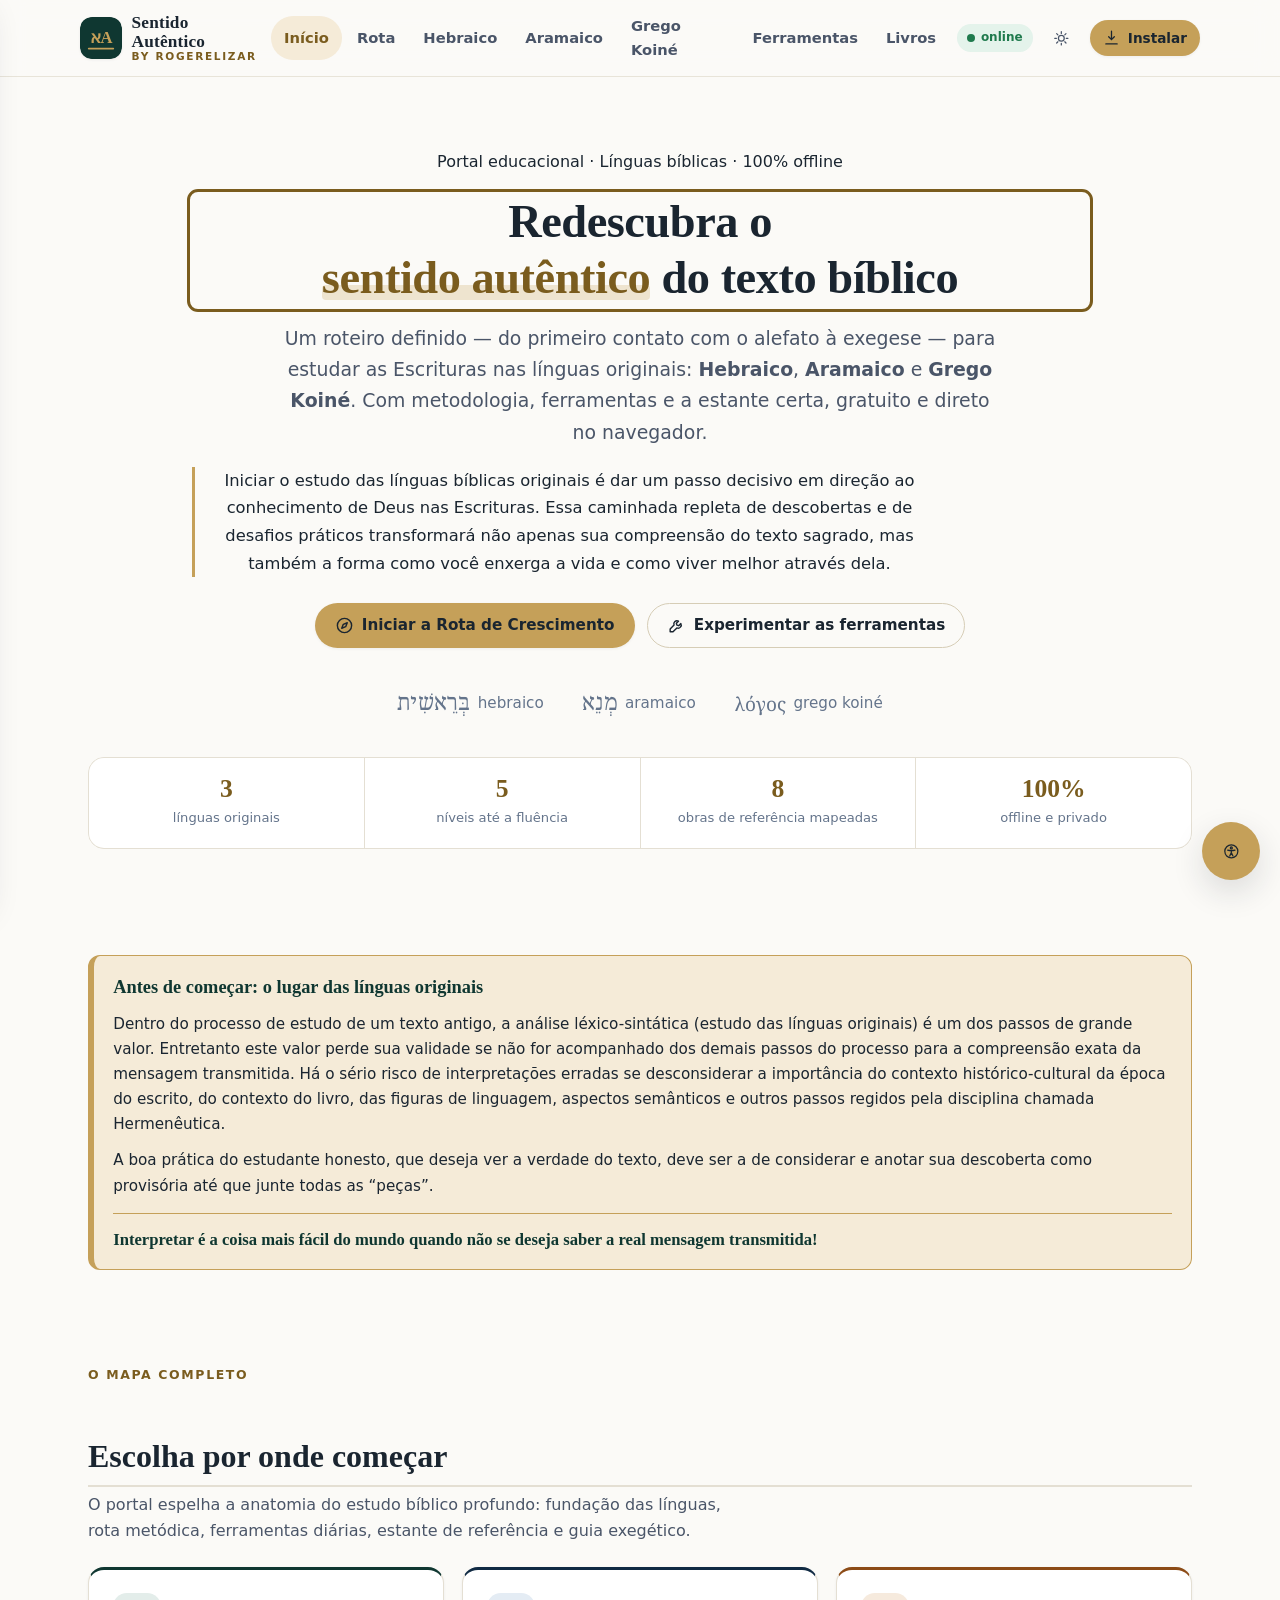
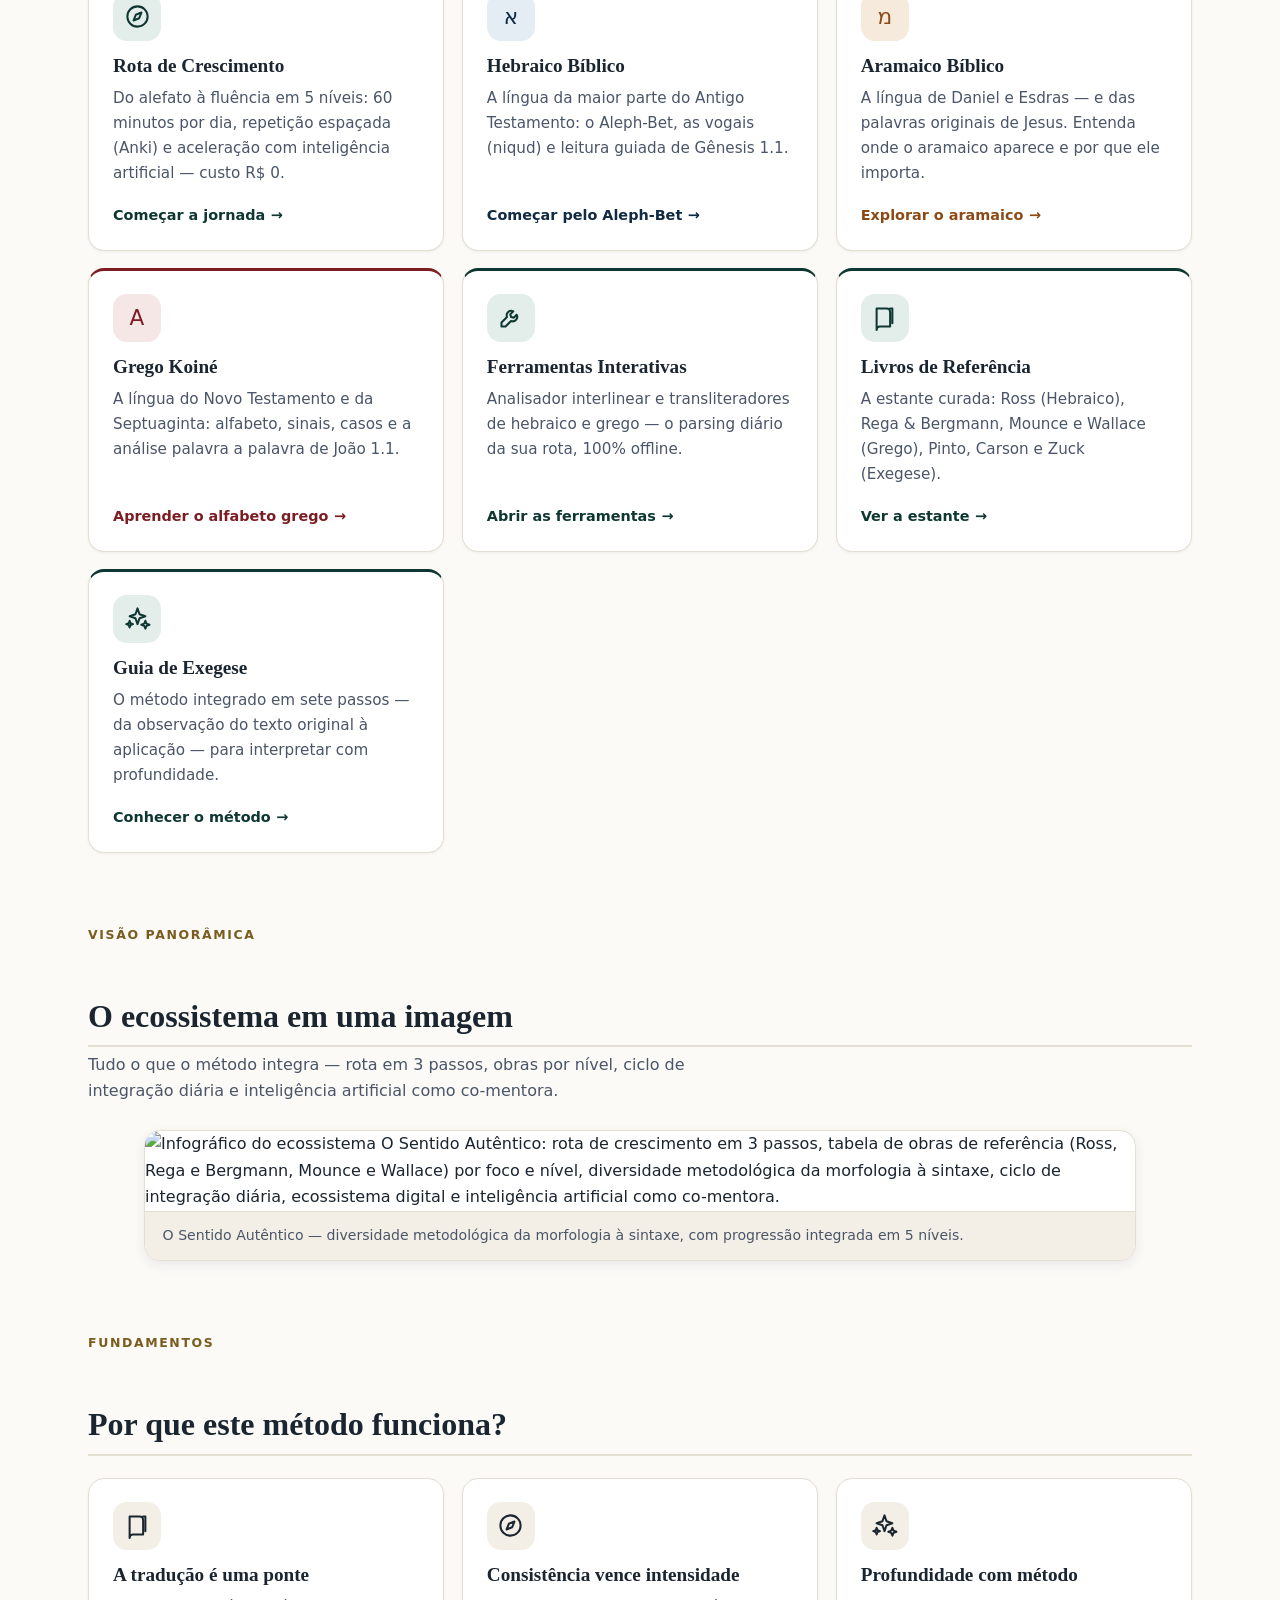
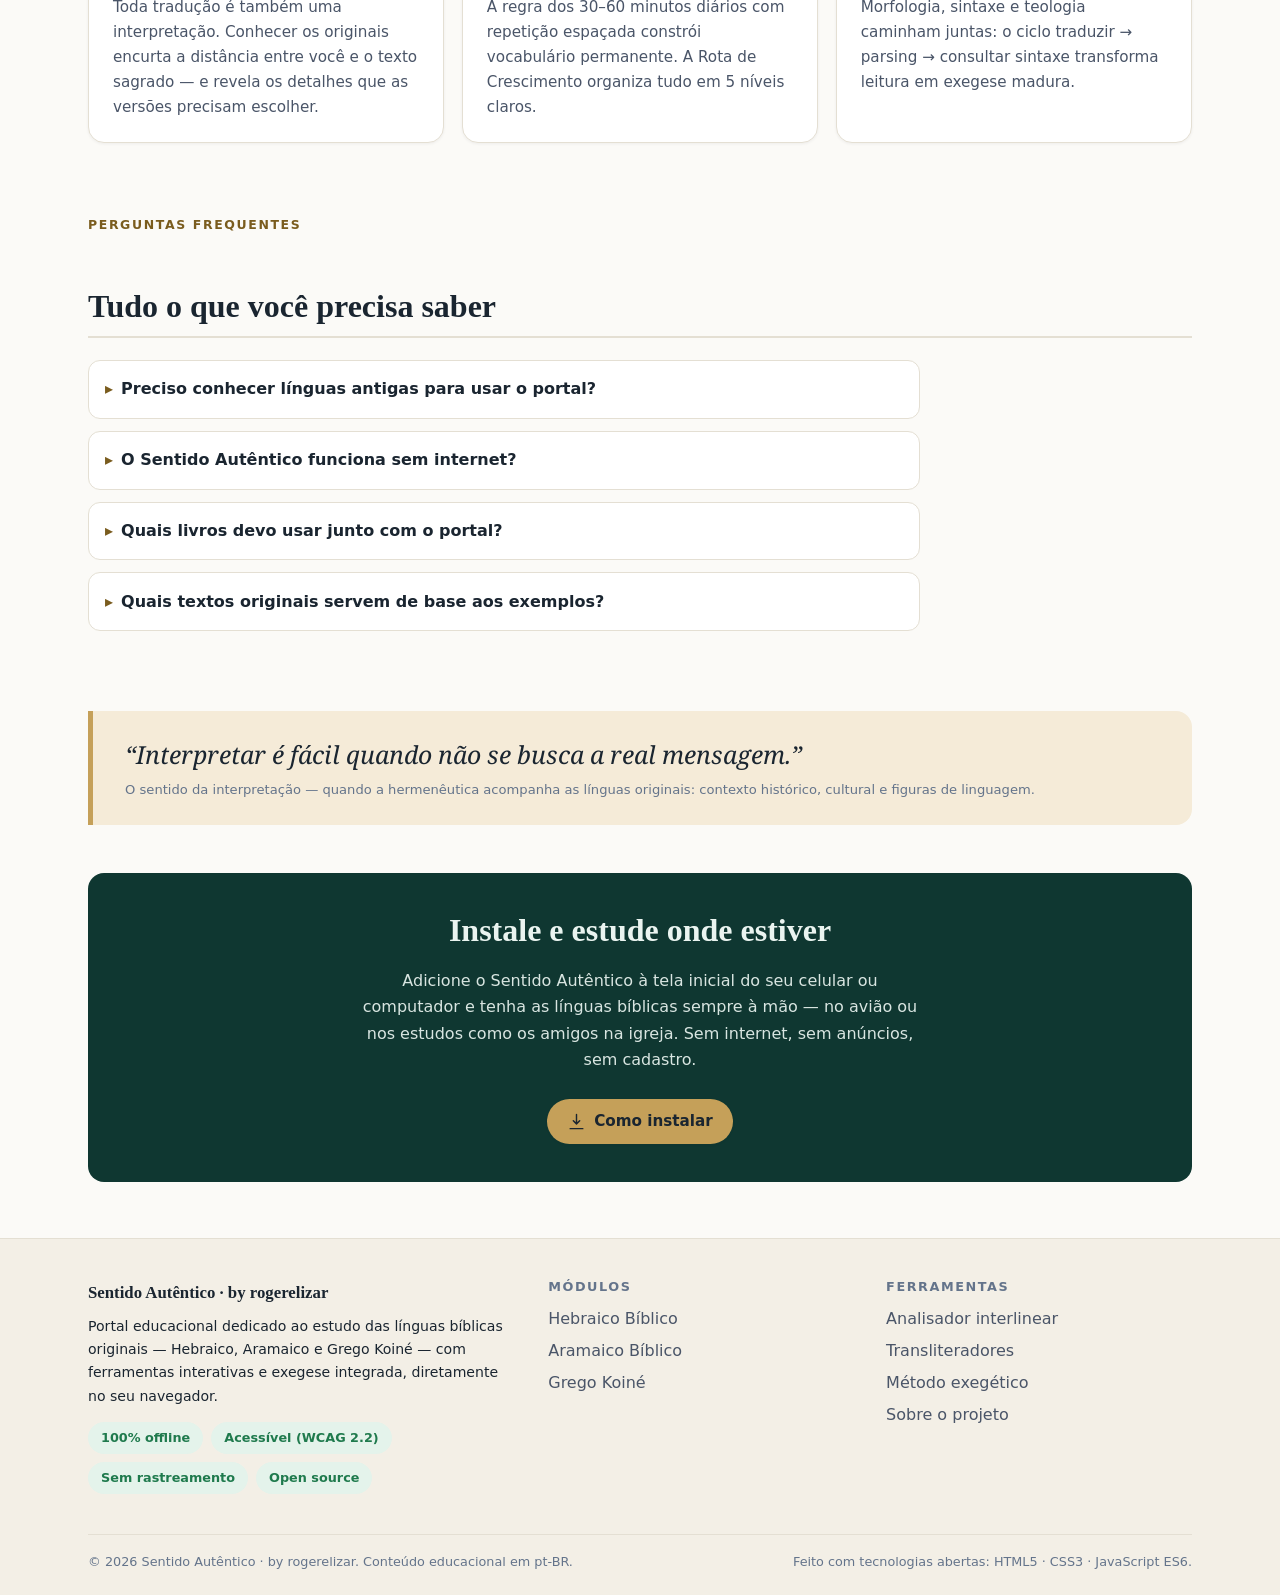
==== commit 2985618c: "Add files via upload" ====
--- a/abrir-sem-servidor.html
+++ b/abrir-sem-servidor.html
@@ -3,10 +3,10 @@
 <head>
   <meta charset="utf-8">
   <meta name="viewport" content="width=device-width, initial-scale=1, viewport-fit=cover">
-  <title>AutenticSense · O Sentido Autêntico — Línguas Bíblicas</title>
+  <title>Sentido Autêntico — Línguas Bíblicas</title>
   <meta name="description" content="Portal educacional offline de línguas bíblicas: Hebraico, Aramaico e Grego Koiné. Alfabetos, ferramentas interlineares e exegese integrada com acessibilidade total em português (pt-BR).">
-  <meta name="keywords" content="hebraico bíblico, aramaico bíblico, grego koiné, exegese bíblica, interlinear, guematria, línguas originais da Bíblia, estudo bíblico">
-  <meta name="author" content="AutenticSense — O Sentido Autêntico">
+  <meta name="keywords" content="hebraico bíblico, aramaico bíblico, grego koiné, exegese bíblica, interlinear, línguas originais da Bíblia, estudo bíblico">
+  <meta name="author" content="rogerelizar">
   <meta name="robots" content="index, follow">
   <meta name="color-scheme" content="light dark">
   <meta name="theme-color" content="#0F3731">
@@ -15,7 +15,7 @@
   <!-- Open Graph / Twitter -->
   <meta property="og:type" content="website">
   <meta property="og:locale" content="pt_BR">
-  <meta property="og:title" content="AutenticSense · O Sentido Autêntico">
+  <meta property="og:title" content="Sentido Autêntico · by rogerelizar">
   <meta property="og:description" content="Hebraico, Aramaico e Grego Koiné com ferramentas interlineares e exegese integrada — 100% offline e acessível.">
   <meta property="og:url" content="https://autenticsense.example.com/">
   <meta property="og:image" content="assets/icons/og.png">
@@ -29,7 +29,23 @@
   <meta name="mobile-web-app-capable" content="yes">
   <meta name="apple-mobile-web-app-capable" content="yes">
   <meta name="apple-mobile-web-app-status-bar-style" content="black-translucent">
-  <meta name="apple-mobile-web-app-title" content="AutenticSense">
+  <meta name="apple-mobile-web-app-title" content="Sentido Autêntico">
+
+  <!-- Telas de abertura (iOS) -->
+  <link rel="apple-touch-startup-image" href="assets/icons/splash-1125x2436.png" media="(device-width: 375px) and (device-height: 812px) and (-webkit-device-pixel-ratio: 3) and (orientation: portrait)">
+  <link rel="apple-touch-startup-image" href="assets/icons/splash-1170x2532.png" media="(device-width: 390px) and (device-height: 844px) and (-webkit-device-pixel-ratio: 3) and (orientation: portrait)">
+  <link rel="apple-touch-startup-image" href="assets/icons/splash-1179x2556.png" media="(device-width: 393px) and (device-height: 852px) and (-webkit-device-pixel-ratio: 3) and (orientation: portrait)">
+  <link rel="apple-touch-startup-image" href="assets/icons/splash-1242x2688.png" media="(device-width: 414px) and (device-height: 896px) and (-webkit-device-pixel-ratio: 3) and (orientation: portrait)">
+  <link rel="apple-touch-startup-image" href="assets/icons/splash-1284x2778.png" media="(device-width: 428px) and (device-height: 926px) and (-webkit-device-pixel-ratio: 3) and (orientation: portrait)">
+  <link rel="apple-touch-startup-image" href="assets/icons/splash-1290x2796.png" media="(device-width: 430px) and (device-height: 932px) and (-webkit-device-pixel-ratio: 3) and (orientation: portrait)">
+  <link rel="apple-touch-startup-image" href="assets/icons/splash-1536x2048.png" media="(device-width: 768px) and (device-height: 1024px) and (-webkit-device-pixel-ratio: 2) and (orientation: portrait)">
+  <link rel="apple-touch-startup-image" href="assets/icons/splash-1620x2160.png" media="(device-width: 810px) and (device-height: 1080px) and (-webkit-device-pixel-ratio: 2) and (orientation: portrait)">
+  <link rel="apple-touch-startup-image" href="assets/icons/splash-1668x2388.png" media="(device-width: 834px) and (device-height: 1194px) and (-webkit-device-pixel-ratio: 2) and (orientation: portrait)">
+  <link rel="apple-touch-startup-image" href="assets/icons/splash-2048x2732.png" media="(device-width: 1024px) and (device-height: 1366px) and (-webkit-device-pixel-ratio: 2) and (orientation: portrait)">
+  <link rel="apple-touch-startup-image" href="assets/icons/splash-640x1136.png" media="(device-width: 320px) and (device-height: 568px) and (-webkit-device-pixel-ratio: 2) and (orientation: portrait)">
+  <link rel="apple-touch-startup-image" href="assets/icons/splash-750x1334.png" media="(device-width: 375px) and (device-height: 667px) and (-webkit-device-pixel-ratio: 2) and (orientation: portrait)">
+  <link rel="apple-touch-startup-image" href="assets/icons/splash-828x1792.png" media="(device-width: 414px) and (device-height: 896px) and (-webkit-device-pixel-ratio: 2) and (orientation: portrait)">
+
 
   <!-- Estilos -->
 
@@ -38,7 +54,7 @@
   {
     "@context": "https://schema.org",
     "@type": "WebApplication",
-    "name": "AutenticSense",
+    "name": "Sentido Autêntico",
     "alternateName": "O Sentido Autêntico",
     "applicationCategory": "EducationalApplication",
     "operatingSystem": "Qualquer (PWA multiplataforma)",
@@ -46,7 +62,7 @@
     "isAccessibleForFree": true,
     "offers": { "@type": "Offer", "price": "0", "priceCurrency": "BRL" },
     "description": "Portal educacional offline-first para o estudo das línguas bíblicas originais (Hebraico, Aramaico e Grego Koiné), com ferramentas interlineares e método exegético integrado, com acessibilidade WCAG 2.2.",
-    "featureList": "Alfabeto hebraico e aramaico; Alfabeto grego; Analisador interlinear; Transliteradores; Guematria; Exegese em 7 passos; Funciona offline; Leitura em voz alta; Modo dislexia; Alto contraste; Tema escuro",
+    "featureList": "Alfabeto hebraico e aramaico; Alfabeto grego; Analisador interlinear; Transliteradores; Exegese em 7 passos; Funciona offline; Leitura em voz alta; Modo dislexia; Alto contraste; Tema escuro",
     "teaches": ["Hebraico Bíblico", "Aramaico Bíblico", "Grego Koiné", "Exegese Bíblica"]
   }
   </script>
@@ -58,12 +74,12 @@
     "mainEntity": [
       {
         "@type": "Question",
-        "name": "O que é o AutenticSense?",
-        "acceptedAnswer": { "@type": "Answer", "text": "AutenticSense (O Sentido Autêntico) é um portal educacional gratuito e offline-first (PWA) para estudar a Bíblia nas línguas originais — Hebraico, Aramaico e Grego Koiné — com ferramentas interativas e exegese integrada, todo em português." }
+        "name": "O que é o Sentido Autêntico?",
+        "acceptedAnswer": { "@type": "Answer", "text": "O Sentido Autêntico é um portal educacional gratuito e offline-first (PWA) para estudar a Bíblia nas línguas originais — Hebraico, Aramaico e Grego Koiné — com ferramentas interativas e exegese integrada, todo em português." }
       },
       {
         "@type": "Question",
-        "name": "O AutenticSense funciona sem internet?",
+        "name": "O Sentido Autêntico funciona sem internet?",
         "acceptedAnswer": { "@type": "Answer", "text": "Sim. Após a primeira visita, todas as páginas, fontes e ferramentas ficam armazenadas no dispositivo por meio de um Service Worker dedicado, e o app pode ser instalado na tela inicial." }
       },
       {
@@ -74,7 +90,7 @@
       {
         "@type": "Question",
         "name": "Quais ferramentas o portal oferece?",
-        "acceptedAnswer": { "@type": "Answer", "text": "Analisador interlinear palavra a palavra com morfologia e glosas, transliteradores de hebraico e de grego e calculadora de guematria — tudo processado localmente, sem envio de dados." }
+        "acceptedAnswer": { "@type": "Answer", "text": "Analisador interlinear palavra a palavra com morfologia e glosas, e transliteradores de hebraico e de grego — tudo processado localmente, sem envio de dados." }
       }
     ]
   }
@@ -1047,7 +1063,10 @@
 .interlinear-head .ref { font-weight: 700; font-family: var(--osa-font-serif); }
 .interlinear-head .spacer { flex: 1; }
 .interlinear { display: flex; flex-wrap: wrap; column-gap: 0.45rem; row-gap: 1.4rem; }
-.interlinear[dir="rtl"] { flex-direction: row-reverse; justify-content: flex-end; }
+/* Com dir="rtl" o eixo do flex JÁ corre da direita para a esquerda.
+   Acrescentar row-reverse invertia de novo, devolvendo o texto ao sentido
+   ocidental — as palavras certas, na ordem errada. */
+.interlinear[dir="rtl"] { justify-content: flex-start; text-align: right; }
 .il-word {
   background: none; border: none; cursor: pointer;
   font: inherit; color: inherit; border-radius: 8px;
@@ -1140,17 +1159,6 @@
 .output[aria-busy="false"]:empty::before { content: "O resultado aparece aqui…"; color: var(--osa-ink-muted); font-size: 0.92rem; }
 .output-legend { font-size: 0.8rem; font-weight: 700; text-transform: uppercase; letter-spacing: 0.09em; color: var(--osa-ink-muted); margin-bottom: 0.35rem; }
 
-.gmt-total { font-family: var(--osa-font-serif); font-size: 2.6rem; font-weight: 700; color: var(--osa-gold-ink); line-height: 1; }
-.gmt-parts { display: flex; flex-wrap: wrap; gap: 0.4rem; margin-top: 0.8rem; direction: rtl; }
-.gmt-part {
-  display: inline-flex; flex-direction: column; align-items: center;
-  background: var(--osa-surface);
-  border: 1px solid var(--osa-border);
-  border-radius: var(--osa-radius-sm);
-  padding: 0.3rem 0.55rem;
-}
-.gmt-part b { font-family: var(--osa-font-hebrew); font-size: 1.35rem; }
-.gmt-part span { font-size: 0.78rem; color: var(--osa-gold-ink); font-weight: 700; direction: ltr; }
 
 /* ---------- Passos (método exegético) ---------- */
 .steps { list-style: none; counter-reset: osa-step; padding: 0; margin: 1.5rem 0; display: grid; gap: 0.9rem; }
@@ -1193,6 +1201,45 @@
 .callout--danger { border-inline-start-color: var(--osa-danger); background: var(--osa-danger-soft); }
 .callout .callout-title { font-weight: 700; display: block; margin-bottom: 0.25rem; }
 
+/* Alerta de leitura obrigatória (ex.: o lugar das línguas originais) */
+.callout--alerta {
+  border-inline-start-color: var(--osa-gold);
+  background: var(--osa-gold-soft);
+  border: 1px solid var(--osa-gold);
+  border-inline-start-width: 6px;
+}
+.callout--alerta .callout-title {
+  font-family: var(--osa-font-serif);
+  font-size: 1.15rem;
+  color: var(--osa-portal-green);
+  margin-bottom: 0.6rem;
+}
+.callout--alerta p { margin: 0 0 0.7rem; }
+.callout--alerta p:last-child { margin-bottom: 0; }
+.callout--alerta .callout-remate {
+  font-weight: 700;
+  font-family: var(--osa-font-serif);
+  font-size: 1.04rem;
+  color: var(--osa-portal-green);
+  border-top: 1px solid var(--osa-gold);
+  padding-top: 0.75rem;
+  margin-top: 0.9rem;
+}
+[data-theme="dark"] .callout--alerta .callout-title,
+[data-theme="dark"] .callout--alerta .callout-remate { color: var(--osa-gold); }
+
+/* Convite de abertura, logo acima dos botões do hero */
+.hero-convite {
+  max-width: 46rem;
+  margin: 0 0 1.4rem;
+  padding-inline-start: 1rem;
+  border-inline-start: 3px solid var(--osa-gold);
+  font-size: 1.02rem;
+  line-height: 1.7;
+  color: var(--osa-muted);
+}
+[data-theme="dark"] .hero-convite { color: var(--osa-ink); }
+
 /* ---------- Glossário ---------- */
 .glossary { display: grid; gap: 0.8rem; grid-template-columns: repeat(auto-fit, minmax(min(100%, 16rem), 1fr)); margin: 1.2rem 0; }
 .glossary .g-term {
@@ -1373,6 +1420,17 @@
   font-size: 0.82rem; color: var(--osa-ink-muted);
 }
 
+/* Plano progressivo de memorização (flashcards) */
+.plano-memo {
+  margin: 0.9rem 0 1rem;
+  padding-inline-start: 1.3rem;
+  display: grid;
+  gap: 0.6rem;
+}
+.plano-memo li { line-height: 1.65; }
+.plano-memo li strong:first-child { color: var(--osa-portal-green); }
+[data-theme="dark"] .plano-memo li strong:first-child { color: var(--osa-gold); }
+
 </style>
 </head>
 <body>
@@ -1385,15 +1443,15 @@
         <svg class="icon" viewBox="0 0 24 24" aria-hidden="true"><path d="M4 7h16M4 12h16M4 17h16"/></svg>
       </button>
 
-      <a class="brand" href="#/" aria-label="AutenticSense — página inicial">
+      <a class="brand" href="#/" aria-label="Sentido Autêntico — página inicial">
         <svg class="brand-mark" viewBox="0 0 48 48" role="img" aria-hidden="true">
           <rect width="48" height="48" rx="12" fill="#0F3731"/>
           <text x="24" y="30" text-anchor="middle" font-family="serif" font-size="19" fill="#C5A059" font-weight="700">אΑ</text>
           <path d="M10 36h28" stroke="#C5A059" stroke-width="2" stroke-linecap="round"/>
         </svg>
         <span class="brand-text">
-          <strong>AutenticSense</strong>
-          <small>O Sentido Autêntico</small>
+          <strong>Sentido Autêntico</strong>
+          <small>by rogerelizar</small>
         </span>
       </a>
 
@@ -1427,7 +1485,7 @@
       <ul class="nav-drawer" id="navDrawerList"></ul>
     </nav>
     <div class="drawer-foot">
-      <p><strong>AutenticSense</strong> · PWA educacional</p>
+      <p><strong>Sentido Autêntico</strong> · PWA educacional</p>
       <p class="small">Funciona offline após a primeira visita. Nenhum dado pessoal é coletado.</p>
     </div>
   </aside>
@@ -1440,7 +1498,7 @@
     <div class="container">
       <div class="footer-inner">
         <div>
-          <p class="footer-title">AutenticSense · O Sentido Autêntico</p>
+          <p class="footer-title">Sentido Autêntico · by rogerelizar</p>
           <p class="small">Portal educacional dedicado ao estudo das línguas bíblicas originais — Hebraico, Aramaico e Grego Koiné — com ferramentas interativas e exegese integrada, diretamente no seu navegador.</p>
           <p class="chip-row" aria-label="Características">
             <span class="chip chip-ok">100% offline</span>
@@ -1462,14 +1520,13 @@
           <ul>
             <li><a href="#/ferramentas">Analisador interlinear</a></li>
             <li><a href="#/ferramentas">Transliteradores</a></li>
-            <li><a href="#/ferramentas">Guematria</a></li>
             <li><a href="#/exegese">Método exegético</a></li>
             <li><a href="#/sobre">Sobre o projeto</a></li>
           </ul>
         </div>
       </div>
       <div class="footer-legal">
-        <span>© <span id="year">2026</span> AutenticSense. Conteúdo educacional em pt-BR.</span>
+        <span>© <span id="year">2026</span> Sentido Autêntico · by rogerelizar. Conteúdo educacional em pt-BR.</span>
         <span>Feito com tecnologias abertas: HTML5 · CSS3 · JavaScript ES6.</span>
       </div>
     </div>
@@ -1484,13 +1541,13 @@
 
   <noscript>
     <div class="container section">
-      <h1>AutenticSense</h1>
+      <h1>Sentido Autêntico</h1>
       <p>Este portal interativo requer JavaScript para navegação entre os módulos. Ative o JavaScript para acessar os conteúdos de Hebraico, Aramaico, Grego Koiné, ferramentas e exegese.</p>
     </div>
   </noscript>
 
 <script>
-/* ===== AutenticSense · bundle standalone (gerado automaticamente) ===== */
+/* ===== Sentido Autêntico · bundle standalone (gerado automaticamente) ===== */
 (() => {
   // js/router.js
   function initRouter({ routes: routes2, root, onRoute }) {
@@ -1521,33 +1578,140 @@
 
   // js/tts.js
   var state = { speaking: false, listeners: /* @__PURE__ */ new Set() };
-  var voices = [];
-  var ptVoice = null;
-  function pickVoice() {
+  var vozes = [];
+  var vozesProntas = false;
+  var esperandoVozes = null;
+  function carregarVozes() {
     if (!("speechSynthesis" in window)) return;
-    voices = window.speechSynthesis.getVoices();
-    ptVoice = voices.find((v) => /pt[-_]BR/i.test(v.lang)) || voices.find((v) => /^pt/i.test(v.lang)) || null;
+    vozes = window.speechSynthesis.getVoices() || [];
+    if (vozes.length) vozesPronta();
+  }
+  function vozesPronta() {
+    vozesProntas = true;
+    if (esperandoVozes) {
+      esperandoVozes();
+      esperandoVozes = null;
+    }
   }
   if ("speechSynthesis" in window) {
-    pickVoice();
-    window.speechSynthesis.addEventListener("voiceschanged", pickVoice);
+    carregarVozes();
+    window.speechSynthesis.addEventListener("voiceschanged", carregarVozes);
+  }
+  function aguardarVozes(limite = 1200) {
+    if (vozesProntas || !("speechSynthesis" in window)) return Promise.resolve();
+    return new Promise((resolve) => {
+      const fim = setTimeout(() => {
+        esperandoVozes = null;
+        resolve();
+      }, limite);
+      esperandoVozes = () => {
+        clearTimeout(fim);
+        resolve();
+      };
+      carregarVozes();
+    });
+  }
+  function escolherVoz(lang) {
+    if (!vozes.length) return null;
+    const base = String(lang || "pt-BR").toLowerCase();
+    const raiz = base.split("-")[0];
+    return vozes.find((v) => v.lang.toLowerCase() === base) || vozes.find((v) => v.lang.toLowerCase().replace("_", "-") === base) || vozes.find((v) => v.lang.toLowerCase().startsWith(raiz)) || (raiz === "pt" ? null : vozes.find((v) => v.lang.toLowerCase().startsWith("pt"))) || null;
   }
   function setState(on) {
+    if (state.speaking === on) return;
     state.speaking = on;
-    state.listeners.forEach((cb) => cb(on));
-  }
-  function splitIntoChunks(text, max = 240) {
-    const sentences = text.replace(/\s+/g, " ").match(/[^.!?;:…]+[.!?;:…]*\s*/g) || [text];
-    const chunks = [];
+    state.listeners.forEach((cb) => {
+      try {
+        cb(on);
+      } catch (e) {
+      }
+    });
+  }
+  var vigia = null;
+  function iniciarVigia() {
+    pararVigia();
+    vigia = setInterval(() => {
+      if (!("speechSynthesis" in window)) return pararVigia();
+      const s = window.speechSynthesis;
+      if (!s.speaking && !s.pending) return pararVigia();
+      if (!s.paused) {
+        s.pause();
+        s.resume();
+      }
+    }, 9e3);
+  }
+  function pararVigia() {
+    if (vigia) {
+      clearInterval(vigia);
+      vigia = null;
+    }
+  }
+  var fila = [];
+  var tocando = false;
+  var sessao = 0;
+  function fatiar(texto, max = 200) {
+    const limpo = String(texto).replace(/\s+/g, " ").trim();
+    if (!limpo) return [];
+    const frases = limpo.match(/[^.!?;:…]+[.!?;:…]*\s*/g) || [limpo];
+    const pedacos = [];
     let buf = "";
-    for (const s of sentences) {
-      if ((buf + s).length > max && buf) {
-        chunks.push(buf.trim());
-        buf = s;
-      } else buf += s;
-    }
-    if (buf.trim()) chunks.push(buf.trim());
-    return chunks;
+    for (const f of frases) {
+      if (f.length > max) {
+        if (buf.trim()) {
+          pedacos.push(buf.trim());
+          buf = "";
+        }
+        let parcial = "";
+        for (const parte of f.split(/(?<=,)\s*/)) {
+          if ((parcial + parte).length > max && parcial) {
+            pedacos.push(parcial.trim());
+            parcial = parte;
+          } else parcial += parte;
+        }
+        if (parcial.trim()) pedacos.push(parcial.trim());
+      } else if ((buf + f).length > max && buf) {
+        pedacos.push(buf.trim());
+        buf = f;
+      } else buf += f;
+    }
+    if (buf.trim()) pedacos.push(buf.trim());
+    return pedacos;
+  }
+  function proximo(idSessao) {
+    if (idSessao !== sessao) return;
+    const item = fila.shift();
+    if (!item) {
+      tocando = false;
+      pararVigia();
+      setState(false);
+      return;
+    }
+    const u = new SpeechSynthesisUtterance(item.texto);
+    u.lang = item.lang;
+    const voz = escolherVoz(item.lang);
+    if (voz) u.voice = voz;
+    u.rate = item.rate;
+    u.pitch = 1;
+    u.volume = 1;
+    let seguiu = false;
+    const seguir = () => {
+      if (seguiu) return;
+      seguiu = true;
+      proximo(idSessao);
+    };
+    u.onend = seguir;
+    u.onerror = (e) => {
+      if (e && !["interrupted", "canceled"].includes(e.error)) {
+        console.warn("[voz] falha ao falar o trecho:", e.error);
+      }
+      seguir();
+    };
+    try {
+      window.speechSynthesis.speak(u);
+    } catch (err) {
+      console.warn("[voz] erro inesperado:", err);
+      seguir();
+    }
   }
   var tts = {
     get supported() {
@@ -1556,42 +1720,68 @@
     get speaking() {
       return state.speaking;
     },
+    get vozes() {
+      return vozes.slice();
+    },
     onState(cb) {
       state.listeners.add(cb);
       return () => state.listeners.delete(cb);
     },
-    speak(text, { lang = "pt-BR", rate = 0.96 } = {}) {
-      if (!this.supported || !text) return false;
+    /**
+     * Fala um texto. Devolve true se a leitura foi realmente enfileirada.
+     * @param {string} texto
+     * @param {{lang?: string, rate?: number}} opcoes
+     */
+    speak(texto, { lang = "pt-BR", rate = 0.96 } = {}) {
+      if (!this.supported) return false;
+      const conteudo = String(texto == null ? "" : texto).trim();
+      if (!conteudo) return false;
       this.stop();
-      const chunks = splitIntoChunks(String(text));
-      let done = 0;
-      setState(true);
-      for (const chunk of chunks) {
-        const u = new SpeechSynthesisUtterance(chunk);
-        u.lang = lang;
-        if (ptVoice && lang === "pt-BR") u.voice = ptVoice;
-        u.rate = rate;
-        u.pitch = 1;
-        u.onend = u.onerror = () => {
-          if (++done >= chunks.length) setState(false);
-        };
-        window.speechSynthesis.speak(u);
-      }
+      const idSessao = ++sessao;
+      aguardarVozes().then(() => {
+        if (idSessao !== sessao) return;
+        const pedacos = fatiar(conteudo);
+        if (!pedacos.length) return;
+        fila = pedacos.map((t) => ({ texto: t, lang, rate }));
+        tocando = true;
+        setState(true);
+        iniciarVigia();
+        setTimeout(() => proximo(idSessao), 60);
+      });
       return true;
     },
     stop() {
       if (!this.supported) return;
-      window.speechSynthesis.cancel();
+      sessao += 1;
+      fila = [];
+      tocando = false;
+      pararVigia();
+      try {
+        window.speechSynthesis.resume();
+        window.speechSynthesis.cancel();
+      } catch (e) {
+      }
       setState(false);
     },
-    /** Lê em voz alta o conteúdo principal da view corrente. */
+    toggle(texto, opcoes) {
+      if (state.speaking) {
+        this.stop();
+        return false;
+      }
+      return this.speak(texto, opcoes);
+    },
+    /** Lê em voz alta o conteúdo principal da página atual. */
     readMain() {
       const main = document.querySelector("main#conteudo");
       if (!main) return false;
       const clone = main.cloneNode(true);
-      clone.querySelectorAll('button, [aria-hidden="true"], script, style, svg, .sr-only').forEach((el) => el.remove());
-      const text = (clone.innerText || clone.textContent || "").replace(/\n{3,}/g, "\n\n").trim();
-      return this.speak(text.slice(0, 4800));
+      clone.querySelectorAll(
+        'button, script, style, svg, .sr-only, [aria-hidden="true"], [hidden], [data-nao-ler], .interlinear, .breadcrumb, table'
+      ).forEach((el) => el.remove());
+      const bruto = clone.textContent || "";
+      const texto = bruto.replace(/[ \t\u00A0]+/g, " ").replace(/\n{2,}/g, ". ").replace(/\s*\n\s*/g, ". ").replace(/(\.\s*){2,}/g, ". ").trim();
+      if (!texto) return false;
+      return this.speak(texto.slice(0, 6e3));
     }
   };
 
@@ -1615,7 +1805,10 @@
     reset: "M4 9a8 8 0 1 1-1 6m1-6H1m3 0V4",
     download: "M12 3v12m0 0 4-4m-4 4-4-4M4 21h16",
     sparkle: "M12 3l1.8 5.2L19 10l-5.2 1.8L12 17l-1.8-5.2L5 10l5.2-1.8Zm7 11 1 2.6 2.6 1-2.6 1L19 21l-1-2.4-2.6-1 2.6-1Zm-14 0 .8 2.2L8 17l-2.2.8L5 20l-.8-2.2L2 17l2.2-.8Z",
-    keyboard: "M3 7h18v11H3zM6 11h.01M10 11h.01M14 11h.01M18 11h.01M7 15h10"
+    keyboard: "M3 7h18v11H3zM6 11h.01M10 11h.01M14 11h.01M18 11h.01M7 15h10",
+    external: "M14 4h6v6M20 4l-8.5 8.5M18 14v5a1 1 0 0 1-1 1H5a1 1 0 0 1-1-1V7a1 1 0 0 1 1-1h5",
+    /* Símbolo internacional de acesso: círculo, cabeça, braços abertos e pernas */
+    accessibility: "M12 2.6a9.4 9.4 0 1 0 0 18.8 9.4 9.4 0 0 0 0-18.8M12 5.6a1.45 1.45 0 1 0 0 2.9 1.45 1.45 0 0 0 0-2.9M6.7 10.3c3.5.95 7.1.95 10.6 0M12 10.6v3.3m0 0-2.3 4.7m2.3-4.7 2.3 4.7"
   };
   function icon(name, cls = "icon") {
     const d = PATHS[name] || PATHS.info;
@@ -1719,7 +1912,7 @@
     host.innerHTML = `
     <button class="fab" id="a11yFab" type="button" aria-expanded="false" aria-controls="a11yPanel"
             aria-label="Abrir barra de acessibilidade">
-      ${icon("person", "icon")}
+      ${icon("accessibility", "icon")}
     </button>
     <section class="fab-panel" id="a11yPanel" role="dialog" aria-modal="false"
              aria-label="Central de acessibilidade" hidden>
@@ -1884,7 +2077,7 @@
       cls: "module--portal",
       icone: "5×",
       title: "Rota de Crescimento",
-      text: "Do alefato à fluência em 5 níveis: 60 minutos por dia, repetição espaçada (Anki) e aceleração com IA — custo R$ 0.",
+      text: "Do alefato à fluência em 5 níveis: 60 minutos por dia, repetição espaçada (Anki) e aceleração com inteligência artificial — custo R$ 0.",
       link: "Começar a jornada",
       icon: "compass"
     },
@@ -1917,7 +2110,7 @@
       cls: "module--portal",
       icone: "⚒",
       title: "Ferramentas Interativas",
-      text: "Analisador interlinear, transliteradores de hebraico e grego e guematria — o parsing diário da sua rota, 100% offline.",
+      text: "Analisador interlinear e transliteradores de hebraico e grego — o parsing diário da sua rota, 100% offline.",
       link: "Abrir as ferramentas",
       icon: "tools"
     },
@@ -1951,7 +2144,7 @@
       a: "Não. O conteúdo é progressivo: comece pela Rota de Crescimento (Nível 1 — Fundação), passe para os alfabetos e avance até a análise interlinear. Cada termo técnico é explicado em português claro no primeiro uso."
     },
     {
-      q: "O AutenticSense funciona sem internet?",
+      q: "O Sentido Autêntico funciona sem internet?",
       a: "Sim. É um PWA (aplicativo web progressivo) offline-first: após a primeira visita, todas as páginas, fontes tipográficas e ferramentas ficam armazenadas no seu dispositivo, e você pode instalá-lo como aplicativo."
     },
     {
@@ -1960,7 +2153,7 @@
     },
     {
       q: "Quais textos originais servem de base aos exemplos?",
-      a: "Para o Antigo Testamento, a tradição massorética (edições BHS/BHQ); para o Novo Testamento, o texto crítico grego (NA28/UBS5). As glosas e notas pedagógicas são produzidas em português pelo projeto."
+      a: "Para o Antigo Testamento, a tradição massorética (edições BHS (Biblia Hebraica Stuttgartensia)/BHQ (Biblia Hebraica Quinta)); para o Novo Testamento, o texto crítico grego (NA28 (Nestle-Aland, 28.ª edição)/UBS5 (United Bible Societies, 5.ª edição)). As glosas e notas pedagógicas são produzidas em português pelo projeto."
     }
   ];
   var home_default = {
@@ -1992,10 +2185,17 @@
           <p class="eyebrow">Portal educacional · Línguas bíblicas · 100% offline</p>
           <h1 id="hero-title">Redescubra o <span class="accent">sentido autêntico</span> do texto bíblico</h1>
           <p class="lede">
-            Um roteiro completo — do primeiro contato com o alefato à exegese madura — para
+            Um roteiro definido — do primeiro contato com o alefato à exegese — para
             estudar as Escrituras nas línguas originais: <strong>Hebraico</strong>,
             <strong>Aramaico</strong> e <strong>Grego Koiné</strong>. Com metodologia,
             ferramentas e a estante certa, gratuito e direto no navegador.
+          </p>
+          <p class="hero-convite">
+            Iniciar o estudo das línguas bíblicas originais é dar um passo decisivo em
+            direção ao conhecimento de Deus nas Escrituras. Essa caminhada repleta de
+            descobertas e de desafios práticos transformará não apenas sua compreensão do
+            texto sagrado, mas também a forma como você enxerga a vida e como viver melhor
+            através dela.
           </p>
           <div class="hero-actions">
             <a class="btn btn-gold" href="#/rota">${icon("compass")} Iniciar a Rota de Crescimento</a>
@@ -2015,6 +2215,25 @@
         </div>
       </section>
 
+      <section class="section" aria-labelledby="antes-comecar">
+        <div class="callout callout--alerta">
+          <span class="callout-title" id="antes-comecar">Antes de começar: o lugar das línguas originais</span>
+          <p>Dentro do processo de estudo de um texto antigo, a análise léxico-sintática
+          (estudo das línguas originais) é um dos passos de grande valor. Entretanto este
+          valor perde sua validade se não for acompanhado dos demais passos do processo
+          para a compreensão exata da mensagem transmitida. Há o sério risco de
+          interpretações erradas se desconsiderar a importância do contexto
+          histórico-cultural da época do escrito, do contexto do livro, das figuras de
+          linguagem, aspectos semânticos e outros passos regidos pela disciplina chamada
+          Hermenêutica.</p>
+          <p>A boa prática do estudante honesto, que deseja ver a verdade do texto, deve
+          ser a de considerar e anotar sua descoberta como provisória até que junte todas
+          as “peças”.</p>
+          <p class="callout-remate">Interpretar é a coisa mais fácil do mundo quando não se
+          deseja saber a real mensagem transmitida!</p>
+        </div>
+      </section>
+
       <section class="section" aria-labelledby="modulos">
         <p class="section-kicker">O mapa completo</p>
         <h2 class="section-title" id="modulos">Escolha por onde começar</h2>
@@ -2025,7 +2244,7 @@
       <section class="section" aria-labelledby="ecossistema">
         <p class="section-kicker">Visão panorâmica</p>
         <h2 class="section-title" id="ecossistema">O ecossistema em uma imagem</h2>
-        <p class="section-sub">Tudo o que o método integra — rota em 3 passos, obras por nível, ciclo de integração diária e IA como co-mentora.</p>
+        <p class="section-sub">Tudo o que o método integra — rota em 3 passos, obras por nível, ciclo de integração diária e inteligência artificial como co-mentora.</p>
         <figure class="info-figure" style="max-width:62rem">
           <img src="assets/img/info/ecossist.jpg" loading="lazy" decoding="async"
                alt="Infográfico do ecossistema O Sentido Autêntico: rota de crescimento em 3 passos, tabela de obras de referência (Ross, Rega e Bergmann, Mounce e Wallace) por foco e nível, diversidade metodológica da morfologia à sintaxe, ciclo de integração diária, ecossistema digital e inteligência artificial como co-mentora.">
@@ -2052,7 +2271,7 @@
 
       <aside class="cta-band" aria-labelledby="cta-title">
         <h2 id="cta-title">Instale e estude onde estiver</h2>
-        <p>Adicione o AutenticSense à tela inicial do seu celular ou computador e tenha as línguas bíblicas sempre à mão — no avião, na igreja ou no monte. Sem internet, sem anúncios, sem cadastro.</p>
+        <p>Adicione o Sentido Autêntico à tela inicial do seu celular ou computador e tenha as línguas bíblicas sempre à mão — no avião ou nos estudos como os amigos na igreja. Sem internet, sem anúncios, sem cadastro.</p>
         <a class="btn btn-gold" href="#/sobre">${icon("download")} Como instalar</a>
       </aside>
     </div>`;
@@ -2063,11 +2282,11 @@
   var PASSOS = [
     {
       t: "Domine a fundação (Nível 1)",
-      d: "Antes de correr para conjugações complexas, foque no alfabeto, nas vogais e na pronúncia — evitando que a memorização vire mera adivinhação. São as 200 palavras mais frequentes primeiro."
+      d: "Antes de correr para conjugações complexas, foque no alfabeto, nas vogais e na pronúncia — evitando que a memorização vire mera adivinhação. Adicione o vocabulário, iniciando com as 200 palavras mais frequentes."
     },
     {
       t: "A regra dos 30–60 minutos",
-      d: "A constância diária supera maratonas esporádicas: o segredo está no contato diário com o texto e no uso de repetição espaçada (SRS), não em sessões heroicas de fim de semana."
+      d: "A constância diária supera maratonas esporádicas: o segredo está no contato diário com o texto e no uso de repetição espaçada (SRS (sistema de repetição espaçada)), não em sessões heroicas de fim de semana."
     },
     {
       t: "Selecione as obras certas",
@@ -2098,7 +2317,7 @@
     {
       n: "Fluência (contínuo)",
       dur: "em curso",
-      d: "Leitura fluida do texto completo, inclusão do Aramaico Bíblico, comparação LXX × Texto Massorético e pesquisa acadêmica."
+      d: "Leitura fluida do texto completo, inclusão do Aramaico Bíblico, comparação LXX (Septuaginta) × TM (Texto Massorético) e pesquisa acadêmica."
     }
   ];
   var BLOCOS = [
@@ -2122,15 +2341,15 @@
     }
   ];
   var ESTRATEGIAS_IA = [
-    { nivel: "Nível 1 · Fundação", estr: "Ditados fonéticos interativos", d: "A IA dita palavras para treinar a correlação som-grafia e o reconhecimento rápido de caracteres." },
-    { nivel: "Nível 2 · Básico", estr: "Parsing reverso", d: "A IA fornece a análise morfológica e você reconstrói a forma original no idioma." },
+    { nivel: "Nível 1 · Fundação", estr: "Ditados fonéticos interativos", d: "A inteligência artificial dita palavras para treinar a correlação som-grafia e o reconhecimento rápido de caracteres." },
+    { nivel: "Nível 2 · Básico", estr: "Parsing reverso", d: "A inteligência artificial fornece a análise morfológica e você reconstrói a forma original no idioma." },
     { nivel: "Nível 3 · Intermediário", estr: "Análise de desvios", d: "Interrogação automatizada sobre verbos fracos/irregulares, particípios e estruturas complexas (waw consecutivo)." },
-    { nivel: "Nível 4 · Avançado", estr: "Co-mentoria exegética S.O.I.A.", d: "Protocolo Sintaxe, Observação, Interpretação e Aplicação com a IA como parceira de estudo." },
+    { nivel: "Nível 4 · Avançado", estr: "Co-mentoria exegética S.O.I.A.", d: "Protocolo Sintaxe, Observação, Interpretação e Aplicação com a inteligência artificial como parceira de estudo." },
     { nivel: "Nível 5 · Fluência", estr: "Filologia comparada", d: "Comparação semântica entre a Septuaginta (LXX) e o Texto Massorético (TM) para identificar nuances teológicas." }
   ];
   var rota_default = {
     title: "Rota de Crescimento",
-    desc: "Do alefato à fluência: roteiro em 5 níveis para dominar Hebraico, Aramaico e Grego Koiné — com ritmo diário de 60 minutos, SRS e metodologia de aceleração com IA.",
+    desc: "Do alefato à fluência: roteiro em 5 níveis para dominar Hebraico, Aramaico e Grego Koiné — com ritmo diário de 60 minutos, SRS e metodologia de aceleração com inteligência artificial.",
     render() {
       const passos = PASSOS.map((p, i) => `
       <div class="card">
@@ -2181,6 +2400,13 @@
         </p>
       </header>
 
+      <div class="callout callout--gold" style="margin-top:1.6rem">
+        <span class="callout-title">Nota editorial</span>
+        Adequação de níveis e semanas é uma organização editorial deste portal
+        (vigência: <strong>setembro de 2026</strong>) para o material indicado —
+        não é um cronograma oficial das editoras.
+      </div>
+
       <section class="section" aria-labelledby="tres-passos">
         <p class="section-kicker">O ecossistema</p>
         <h2 id="tres-passos">Três passos que sustentam tudo</h2>
@@ -2210,27 +2436,30 @@
 
       <section class="section" aria-labelledby="ia">
         <p class="section-kicker">Acelerador</p>
-        <h2 id="ia">Metodologia de aceleração com IA</h2>
+        <h2 id="ia">Metodologia de aceleração com inteligência artificial</h2>
         <p>A inteligência artificial atua como <strong>co-mentora 24/7</strong>: feedback imediato,
         repetição personalizada e exercícios impossíveis de gerar sozinho. Estudos da metodologia
         indicam leitura autônoma até 3× mais rápida em relação ao método tradicional.</p>
         <div class="table-wrap">
           <table>
-            <thead><tr><th scope="col">Nível</th><th scope="col">Estratégia IA</th><th scope="col">Como funciona</th></tr></thead>
+            <thead><tr><th scope="col">Nível</th><th scope="col">Estratégia com inteligência artificial</th><th scope="col">Como funciona</th></tr></thead>
             <tbody>${estrategias}</tbody>
           </table>
         </div>
         <div class="stat-strip" role="list" aria-label="Indicadores da metodologia">
           <div class="stat" role="listitem"><b>3×</b><span>mais rápido que o método tradicional</span></div>
-          <div class="stat" role="listitem"><b>90%</b><span>retenção de vocabulário (SRS + IA)</span></div>
+          <div class="stat" role="listitem"><b>90%</b><span>retenção de vocabulário (SRS + inteligência artificial)</span></div>
           <div class="stat" role="listitem"><b>12–14</b><span>meses até a fluência (vs. 24–36)</span></div>
-          <div class="stat" role="listitem"><b>R$ 0</b><span>recursos web gratuitos + IA</span></div>
+          <div class="stat" role="listitem"><b>R$ 0</b><span>recursos web gratuitos + inteligência artificial</span></div>
         </div>
         <div class="callout" style="margin-top:1.4rem">
-          <span class="callout-title">Nota de honestidade acadêmica</span>
-          A co-mentoria com IA acelera o treinamento, mas <strong>sempre valide as análises</strong>
-          nas gramáticas de referência (<a href="#/biblioteca">biblioteca</a>) e nos léxicos.
-          A IA é instrumento de prática, não autoridade final.
+          <span class="callout-title">Alerta acadêmico</span>
+          Use a inteligência artificial apenas como um meio de acelerar o treinamento.
+          <strong>Não a use para validar análises e conclusões</strong> que dependem de
+          sensibilidade e direcionamento lógico-espiritual. Busque esclarecimento nas
+          gramáticas e léxicos de referência (<a href="#/biblioteca">biblioteca</a>) e
+          professores de formação acadêmica, certificação ou acompanhamento de mentores.
+          Inteligência artificial não é autoridade, é ferramenta.
         </div>
       </section>
 
@@ -2241,7 +2470,7 @@
 
         <figure class="info-figure">
           <img src="assets/img/info/ecossist.jpg" loading="lazy" decoding="async"
-               alt="Infográfico do ecossistema O Sentido Autêntico: rota de crescimento em 3 passos, tabela de obras de referência por nível, diversidade metodológica da morfologia à sintaxe, ciclo de integração diária, ecossistema digital e IA como co-mentora.">
+               alt="Infográfico do ecossistema O Sentido Autêntico: rota de crescimento em 3 passos, tabela de obras de referência por nível, diversidade metodológica da morfologia à sintaxe, ciclo de integração diária, ecossistema digital e inteligência artificial como co-mentora.">
           <figcaption><strong>O ecossistema em uma página:</strong> a rota em 3 passos, as obras por nível e o ciclo de integração diária.</figcaption>
         </figure>
 
@@ -2260,8 +2489,8 @@
 
         <figure class="info-figure">
           <img src="assets/img/info/metodologia.jpg" loading="lazy" decoding="async"
-               alt="Infográfico Metodologia de Aceleração: línguas bíblicas com inteligência artificial, mostrando estratégias de IA por nível — ditados fonéticos, parsing reverso, análise de desvios, co-mentoria exegética SOIA e filologia comparada — além do comparativo de eficácia contra o método tradicional.">
-          <figcaption><strong>Metodologia com IA:</strong> estratégias por nível e comparativo de eficácia.</figcaption>
+               alt="Infográfico Metodologia de Aceleração: línguas bíblicas com inteligência artificial, mostrando estratégias de inteligência artificial por nível — ditados fonéticos, parsing reverso, análise de desvios, co-mentoria exegética SOIA e filologia comparada — além do comparativo de eficácia contra o método tradicional.">
+          <figcaption><strong>Metodologia com inteligência artificial:</strong> estratégias por nível e comparativo de eficácia.</figcaption>
         </figure>
       </section>
 
@@ -2460,11 +2689,6 @@
       <div class="interlinear-head">
         ${heading ? `<h3 class="ref" style="margin:0;border:none;padding:0">${verse.ref}</h3>` : `<span class="ref">${verse.ref}</span>`}
         <span class="chip chip-gold">${verse.langLabel}</span>
-        <span class="spacer"></span>
-        <button type="button" class="btn-icon" data-speak="${verse.text}"
-                data-speak-lang="pt-BR" aria-label="Ouvir o verso em ${verse.langLabel} (pronúncia aproximada)">
-          ${icon("speaker")}
-        </button>
       </div>
       <div class="interlinear" dir="${verse.dir}">${words}</div>
       <p class="translit" style="margin-top:1rem" lang="pt-BR">${verse.traducao}</p>
@@ -2562,7 +2786,7 @@
           <span class="chip chip-gold">22 consoantes</span>
           <span class="chip chip-gold">5 formas finais (sofit)</span>
           <span class="chip">leitura da direita para a esquerda</span>
-          <span class="chip">tradição massorética (BHS/BHQ)</span>
+          <span class="chip">tradição massorética (BHS (Biblia Hebraica Stuttgartensia)/BHQ (Biblia Hebraica Quinta))</span>
         </p>
       </header>
 
@@ -2608,10 +2832,31 @@
         <span class="hebrew" lang="he" dir="rtl">א</span> na primeira palavra da Bíblia.</p>
         ${renderInterlinear(verseById("gn11"))}
         <div class="callout callout--ok">
-          <span class="callout-title">Pratique agora</span>
-          Você já conhece as 22 letras! Vá até a ferramenta de
-          <a href="#/ferramentas">Guematria</a> para ver os valores numéricos de cada letra —
-          digite <span class="hebrew" lang="he" dir="rtl">חֶסֶד</span> (<span class="translit">ḥéssed</span>, “misericórdia”) e descubra o total.
+          <span class="callout-title">Plano progressivo de memorização</span>
+          <p>Você já conhece as 22 letras. O próximo passo não exige teclado hebraico
+          nem instalar nada: é a <strong>memorização espaçada com flashcards</strong>,
+          alimentada pelas listas de vocabulário da sua gramática de referência.</p>
+          <ol class="plano-memo">
+            <li><strong>Semanas 1–2 · O alefato.</strong> Um cartão por letra: frente com a
+            forma impressa, verso com o nome e o som. Inclua as cinco formas finais.</li>
+            <li><strong>Semanas 3–4 · Vogais.</strong> Um cartão por sinal do niqud, sempre
+            apoiado numa consoante-base, e os pares da regra Begadkefat.</li>
+            <li><strong>Semanas 5–10 · As 100 palavras mais frequentes.</strong> Use as
+            listas de vocabulário da <a href="#/biblioteca">Gramática do Hebraico Bíblico</a>,
+            de Allen P. Ross, na ordem em que o autor as apresenta: ele já as ordenou por
+            frequência e utilidade didática.</li>
+            <li><strong>Semanas 11–20 · Até 200 palavras.</strong> Acrescente 10 palavras
+            novas por semana e revise as antigas. Cobrir as 200 mais frequentes significa
+            reconhecer cerca de <strong>quatro de cada cinco palavras</strong> do Antigo
+            Testamento.</li>
+          </ol>
+          <p><strong>Como revisar:</strong> 15 minutos por dia, todos os dias, valem mais
+          que duas horas no sábado. Um aplicativo gratuito de repetição espaçada como o
+          <strong>Anki</strong> escolhe sozinho o que mostrar e quando — cartões fáceis
+          voltam raramente, os difíceis voltam logo.</p>
+          <p class="small muted" style="margin-bottom:0">Prefere papel? Fichas de cartolina
+          divididas em três caixas (revisar hoje, revisar em três dias, revisar em uma
+          semana) produzem o mesmo efeito, sem nenhuma tecnologia.</p>
         </div>
       </section>
 
@@ -2619,7 +2864,7 @@
           <span class="callout-title">Quer o plano completo de estudos?</span>
           A <a href="#/rota">Rota de Crescimento</a> detalha os 5 níveis — do Aleph-Bet à
           exegese técnica em 56 semanas — com ritmo diário de 60 minutos, flashcards (Anki),
-          aceleração por IA e a gramática de <a href="#/biblioteca">Allen P. Ross</a> na mochila.
+          aceleração por inteligência artificial e a gramática de <a href="#/biblioteca">Allen P. Ross</a> na mochila.
         </div>
 
       <aside class="cta-band" aria-labelledby="cta-he">
@@ -2665,7 +2910,7 @@
           preservadas exatamente como foram ditas.
         </p>
         <p class="chip-row" aria-label="Destaques">
-          <span class="chip chip-gold">~269 versículos no AT</span>
+          <span class="chip chip-gold">~269 versículos no AT (Antigo Testamento)</span>
           <span class="chip chip-gold">palavras originais de Jesus</span>
           <span class="chip">mesma escrita quadrada do hebraico</span>
         </p>
@@ -2785,7 +3030,7 @@
         <p class="chip-row" aria-label="Destaques">
           <span class="chip chip-gold">24 letras</span>
           <span class="chip chip-gold">5 casos gramaticais</span>
-          <span class="chip">texto crítico NA28/UBS5</span>
+          <span class="chip">texto crítico NA28 (Nestle-Aland, 28.ª edição)/UBS5 (United Bible Societies, 5.ª edição)</span>
         </p>
       </header>
 
@@ -2857,10 +3102,31 @@
         exatamente <span class="hebrew" lang="he" dir="rtl">בְּרֵאשִׁית</span>. Toque em cada palavra:</p>
         ${renderInterlinear(verseById("jo11"))}
         <div class="callout callout--ok">
-          <span class="callout-title">Ferramenta certa para a hora</span>
-          Teste no <a href="#/ferramentas">Transliterador de Grego</a> palavras como
-          <span class="greek" lang="grc">ἀγάπη</span> (amor), <span class="greek" lang="grc">χάρις</span> (graça) ou
-          <span class="greek" lang="grc">πνεῦμα</span> (espírito).
+          <span class="callout-title">Plano progressivo de memorização</span>
+          <p>Para fixar o grego não é preciso teclado grego nem fonte instalada: o caminho
+          é a <strong>memorização espaçada com flashcards</strong>, seguindo as listas de
+          vocabulário da sua gramática de referência.</p>
+          <ol class="plano-memo">
+            <li><strong>Semanas 1–2 · O alfabeto.</strong> Um cartão por letra, maiúscula e
+            minúscula, mais os espíritos (brando e rude) e os três acentos.</li>
+            <li><strong>Semanas 3–6 · As 100 primeiras palavras.</strong> Use as listas ao
+            final de cada lição de <a href="#/biblioteca">Fundamentos do Grego Bíblico</a>,
+            de William D. Mounce, ou de
+            <a href="#/biblioteca">Noções do Grego Bíblico</a>, de Rega &amp; Bergmann.
+            Ambos ordenam o vocabulário por frequência no Novo Testamento.</li>
+            <li><strong>Semanas 7–16 · Até 300 palavras.</strong> Toda palavra que aparece
+            50 vezes ou mais no Novo Testamento. Com elas você reconhece cerca de
+            <strong>quatro de cada cinco palavras</strong> de qualquer página do texto grego.</li>
+            <li><strong>Sempre · Artigos e preposições.</strong> Cartões separados para as
+            formas do artigo e para as preposições mais comuns: são o esqueleto da frase
+            grega e retornam em todo versículo.</li>
+          </ol>
+          <p><strong>Como revisar:</strong> 15 minutos diários com um aplicativo gratuito
+          de repetição espaçada, como o <strong>Anki</strong>, que decide sozinho o que
+          mostrar e quando. Fichas de papel em três caixas funcionam igualmente bem.</p>
+          <p class="small muted" style="margin-bottom:0">Dica: no verso do cartão escreva a
+          glosa e <em>uma referência bíblica</em> onde a palavra aparece. Memória apoiada em
+          contexto dura muito mais do que lista solta.</p>
         </div>
       </section>
 
@@ -3085,47 +3351,6 @@
     }
     return out;
   }
-  var GEMATRIA_VALUES = {
-    "א": 1,
-    "ב": 2,
-    "ג": 3,
-    "ד": 4,
-    "ה": 5,
-    "ו": 6,
-    "ז": 7,
-    "ח": 8,
-    "ט": 9,
-    "י": 10,
-    "כ": 20,
-    "ך": 20,
-    "ל": 30,
-    "מ": 40,
-    "ם": 40,
-    "נ": 50,
-    "ן": 50,
-    "ס": 60,
-    "ע": 70,
-    "פ": 80,
-    "ף": 80,
-    "צ": 90,
-    "ץ": 90,
-    "ק": 100,
-    "ר": 200,
-    "ש": 300,
-    "ת": 400
-  };
-  function gematria(text) {
-    const parts = [];
-    let ignored = 0;
-    for (const ch of Array.from(String(text || ""))) {
-      if (GEMATRIA_VALUES[ch] !== void 0) {
-        parts.push({ ch, val: GEMATRIA_VALUES[ch] });
-      } else if (!/[\u0591-\u05C7\s]/.test(ch)) {
-        ignored += 1;
-      }
-    }
-    return { total: parts.reduce((s, p) => s + p.val, 0), parts, ignored };
-  }
   async function copyText(text) {
     try {
       await navigator.clipboard.writeText(text);
@@ -3152,12 +3377,11 @@
   var TABS = [
     { id: "il", label: "Interlinear" },
     { id: "he", label: "Transliterador hebraico" },
-    { id: "gr", label: "Transliterador grego" },
-    { id: "gm", label: "Guematria" }
+    { id: "gr", label: "Transliterador grego" }
   ];
   var ferramentas_default = {
     title: "Ferramentas",
-    desc: "Ferramentas bíblicas offline: analisador interlinear, transliteradores de hebraico e grego e calculadora de guematria.",
+    desc: "Ferramentas bíblicas offline: analisador interlinear e transliteradores de hebraico e grego.",
     render() {
       const tabButtons = TABS.map((t, i) => `
       <button type="button" role="tab" id="tab-${t.id}" data-tab="${t.id}"
@@ -3212,7 +3436,6 @@
               <div class="output" id="heOut" aria-live="polite" aria-labelledby="heOutLegend"></div>
               <div class="a11y-row" style="margin-top:0.6rem">
                 <button type="button" class="btn btn-outline btn-sm" id="heCopy">${icon("copy")} Copiar</button>
-                <button type="button" class="btn btn-outline btn-sm" id="heSpeak">${icon("speaker")} Ouvir guia</button>
               </div>
             </div>
           </div>
@@ -3236,7 +3459,7 @@
               </p>
             </div>
             <div>
-              <p class="output-legend" id="grOutLegend">Transliteração (SBL simplificado)</p>
+              <p class="output-legend" id="grOutLegend">Transliteração (SBL (Society of Biblical Literature) simplificado)</p>
               <div class="output" id="grOut" aria-live="polite" aria-labelledby="grOutLegend"></div>
               <div class="a11y-row" style="margin-top:0.6rem">
                 <button type="button" class="btn btn-outline btn-sm" id="grCopy">${icon("copy")} Copiar</button>
@@ -3246,37 +3469,12 @@
         </div>
       </section>
 
-      <!-- Guematria -->
-      <section role="tabpanel" id="panel-gm" aria-labelledby="tab-gm" class="tabpanel" hidden>
-        <div class="tool-panel">
-          <p class="muted"><strong>Guematria clássica</strong> (<span class="translit">mispar hechréchi</span>):
-          cada consoante hebraica vale um número — א=1 … ת=400. Some os valores de qualquer palavra.</p>
-          <div class="tool-grid">
-            <div class="field">
-              <label for="gmIn">Palavra em hebraico</label>
-              <input type="text" id="gmIn" lang="he" dir="rtl" spellcheck="false"
-                     style="direction:rtl;font-family:var(--osa-font-hebrew);font-size:1.5rem" value="חֶסֶד">
-              <p class="hint">Experimente:
-                <button type="button" class="btn btn-ghost btn-sm" data-gm-sample="חֶסֶד">חֶסֶד · misericórdia</button>
-                <button type="button" class="btn btn-ghost btn-sm" data-gm-sample="שָׁלוֹם">שָׁלוֹם · paz</button>
-                <button type="button" class="btn btn-ghost btn-sm" data-gm-sample="תּוֹרָה">תּוֹרָה · lei</button>
-                <button type="button" class="btn btn-ghost btn-sm" data-gm-sample="יְהוָה">יְהוָה · o Nome</button>
-              </p>
-            </div>
-            <div>
-              <p class="output-legend" id="gmOutLegend">Valor numérico</p>
-              <div class="output" id="gmOut" aria-live="polite" aria-labelledby="gmOutLegend"></div>
-              <p class="hint" id="gmNote"></p>
-            </div>
-          </div>
-        </div>
-      </section>
 
       <div class="callout callout--gold" style="margin-top:2rem">
         <span class="callout-title">Limite honesto das ferramentas</span>
         A transliteração é um mapa fonético pedagógico, não uma análise morfológica completa:
         o sheva vocal/silencioso, o qamats-o e os contextos de begadkefat exigem avaliação da
-        palavra inteira — para isso, consulte um léxico (BDB/Strong para o AT; BDAG/Strong para o NT).
+        palavra inteira — para isso, consulte um léxico (BDB (léxico Brown-Driver-Briggs)/Strong para o AT (Antigo Testamento); BDAG (léxico Bauer-Danker-Arndt-Gingrich)/Strong para o NT (Novo Testamento)).
       </div>
     </div>`;
     },
@@ -3332,9 +3530,6 @@
         const ok = await copyText(heOut.textContent);
         announce(ok ? "Transliteração hebraica copiada." : "Não foi possível copiar.");
       });
-      root.querySelector("#heSpeak").addEventListener("click", () => {
-        tts.speak(`Transliteração: ${heOut.textContent || "vazio"}`);
-      });
       updateHe();
       const grIn = root.querySelector("#grIn");
       const grOut = root.querySelector("#grOut");
@@ -3351,29 +3546,6 @@
         announce(ok ? "Transliteração grega copiada." : "Não foi possível copiar.");
       });
       updateGr();
-      const gmIn = root.querySelector("#gmIn");
-      const gmOut = root.querySelector("#gmOut");
-      const gmNote = root.querySelector("#gmNote");
-      function updateGm() {
-        const { total, parts, ignored } = gematria(gmIn.value);
-        if (!parts.length) {
-          gmOut.innerHTML = "";
-          gmNote.textContent = "Digite letras do alfabeto hebraico (א – ת).";
-          return;
-        }
-        const sum = parts.map((p) => p.val).join(" + ");
-        gmOut.innerHTML = `
-        <div class="gmt-total">${total}</div>
-        <div class="gmt-parts">${parts.map((p) => `<span class="gmt-part"><b lang="he">${p.ch}</b><span>${p.val}</span></span>`).join("")}</div>
-        <p class="small muted" style="margin:0.7rem 0 0" dir="ltr">${sum} = <strong>${total}</strong></p>`;
-        gmNote.textContent = ignored ? `${ignored} caractere(s) não hebraico(s) foram ignorados.` : "";
-      }
-      gmIn.addEventListener("input", updateGm);
-      root.querySelectorAll("[data-gm-sample]").forEach((b) => b.addEventListener("click", () => {
-        gmIn.value = b.dataset.gmSample;
-        updateGm();
-      }));
-      updateGm();
     }
   };
 
@@ -3587,7 +3759,7 @@
     },
     {
       t: "Análise lexical (o sentido das palavras)",
-      d: "Estudo de lexemas nos dicionários (BDB, HALOT, BDAG): campo semântico, frequência de uso e uso no próprio autor. Cuidado com a falácia etimológica — significado é uso, não é raiz “mágica”."
+      d: "Estudo de lexemas nos dicionários (BDB (léxico Brown-Driver-Briggs), HALOT (Hebrew and Aramaic Lexicon of the Old Testament), BDAG (léxico Bauer-Danker-Arndt-Gingrich)): campo semântico, frequência de uso e uso no próprio autor. Cuidado com a falácia etimológica — significado é uso, não é raiz “mágica”."
     },
     {
       t: "Análise sintática e estrutural",
@@ -3616,13 +3788,12 @@
     { t: "Hermenêutica", d: "Os princípios e a teoria da interpretação; a exegese é a sua aplicação prática." },
     { t: "Perícope", d: "Unidade literária completa delimitada para estudo (um parágrafo, um salmo, uma narrativa)." },
     { t: "Lexema", d: "A forma de dicionário de uma palavra; no hebraico, vinculada à raiz (shoresh) trilítera." },
-    { t: "Texto Massorético", d: "Tradição hebraica do AT fixada pelos masoretas (séc. VI–X d.C.), base das edições BHS/BHQ." },
-    { t: "Septuaginta (LXX)", d: "Tradução grega do Antigo Testamento (séc. III–II a.C.); a Bíblia mais citada no NT." },
+    { t: "Texto Massorético", d: "Tradição hebraica do AT (Antigo Testamento) fixada pelos masoretas (séc. VI–X d.C.), base das edições BHS (Biblia Hebraica Stuttgartensia)/BHQ (Biblia Hebraica Quinta)." },
+    { t: "Septuaginta (LXX)", d: "Tradução grega do Antigo Testamento (séc. III–II a.C.); a Bíblia mais citada no NT (Novo Testamento)." },
     { t: "Qerê / Ketiv", d: "Notas masoréticas: o que se lê (qerê) vs. o que está escrito (ketiv) na linha do texto." },
-    { t: "Targum", d: "Traduções aramaicas sinagogais do AT, testemunhas de como os judeus liam seus textos." },
+    { t: "Targum", d: "Traduções aramaicas sinagogais do Antigo Testamento, testemunhas de como os judeus liam seus textos." },
     { t: "Interlinear", d: "Edição com o texto original e glosas alinhadas palavra a palavra — ponte entre tradução e original." },
-    { t: "Quiasmo", d: "Estrutura em espelho (A-B-B′-A′) comum na Bíblia hebraica; o centro costuma ser o ponto de ênfase." },
-    { t: "Guematria", d: "Sistema de valores numéricos das letras hebraicas; recurso interpretativo tardio, usado com cautela." }
+    { t: "Quiasmo", d: "Estrutura em espelho (A-B-B′-A′) comum na Bíblia hebraica; o centro costuma ser o ponto de ênfase." }
   ];
   var exegese_default = {
     title: "Exegese Integrada",
@@ -3720,8 +3891,8 @@
     { t: "Porta de entrada para o aprendizado", ok: true, d: "O portal existe para iniciar estudantes no caminho das línguas bíblicas, do zero absoluto à leitura autônoma." },
     { t: "Recurso imparcial e abrangente", ok: true, d: "Apresentamos a metodologia e as referências acadêmicas reconhecidas, sem viés denominacional na apresentação dos dados linguísticos." },
     { t: "Feito para o estudo pessoal das Escrituras", ok: true, d: "Cada página, ferramenta e rota foi pensada para o devocional estudioso e para a preparação de ensino ministerial." },
-    { t: "Não substitui formação acadêmica", ok: false, d: "O AutenticSense é guia e caixa de ferramentas — não curso superior. Para formação formal, procure as instituições recomendadas ao final da página." },
-    { t: "Licença Creative Commons", ok: true, d: "O conteúdo educacional é livre para uso com atribuição; o código é aberto (MIT). Nada aqui é vendido ou paywalled." }
+    { t: "Não substitui formação acadêmica", ok: false, d: "O Sentido Autêntico é guia e caixa de ferramentas — não curso superior. Para formação formal, procure as instituições recomendadas ao final da página." },
+    { t: "Licença Creative Commons", ok: true, d: "O conteúdo educacional é livre para uso com atribuição; o código é aberto (MIT (Instituto de Tecnologia de Massachusetts)). Nada aqui é vendido ou paywalled." }
   ];
   var APPS = [
     { nome: "Sofia App", tag: "Análise exegética profunda", d: "Anatomia do estudo em camadas: morfologia gramatical completa, domínios Louw-Nida e léxicos Strong e Goodrick-Kohlenberger — com privacidade absoluta e foco acadêmico." },
@@ -3729,7 +3900,7 @@
     { nome: "Global Bible Tools", tag: "Pesquisa morfológica", d: "Pesquisa avançada de formas, morfologias e estruturas — a mesa de trabalho do estudante avançado." },
     { nome: "Blue Letter Bible", tag: "Análise léxica", d: "Ferramenta indispensável de consulta léxica, dicionários e análise interlinear em português e inglês." },
     { nome: "Sefaria", tag: "Textos comparados", d: "Biblioteca digital aberta com acesso gratuito a textos originais e traduções comparadas." },
-    { nome: "Anki", tag: "Repetição espaçada (SRS)", d: "O coração do Bloco 1: flashcards de vocabulário e paradigmas com algoritmo de memória de longo prazo." }
+    { nome: "Anki", tag: "Repetição espaçada (SRS (sistema de repetição espaçada))", d: "O coração do Bloco 1: flashcards de vocabulário e paradigmas com algoritmo de memória de longo prazo." }
   ];
   var ESTRATEGIAS_IA2 = [
     "Ditados fonéticos interativos (som-grafia)",
@@ -3738,14 +3909,22 @@
     "Co-mentoria exegética no protocolo S.O.I.A. (Sintaxe, Observação, Interpretação, Aplicação)"
   ];
   var INSTITUICOES = [
-    { nome: "Faculdade Batista Logos", uf: "SP", d: "Tradição batista com forte ênfase bíblico-teológica e formação ministerial em São Paulo." },
-    { nome: "Seminário Batista do Cariri", uf: "CE", d: "Formação teológica regional consolidada no interior do Ceará." },
-    { nome: "SBRS — Seminário Teológico Batista do Rio Grande do Sul", uf: "PR", d: "Seminário em Curitiba com currículo completo e corpo docente qualificado." },
-    { nome: "AIBREB", uf: "Nacional", d: "Rede nacional de ensino teológico à distância e presencial, com trilhas em línguas bíblicas." }
+    {
+      nome: "Faculdade Batista Logos",
+      uf: "SP",
+      url: "https://faculdadelogos.edu.br/",
+      d: "Tradição batista com forte ênfase bíblico-teológica e formação ministerial em São Paulo."
+    },
+    {
+      nome: "AIBREB — Associação das Igrejas Batistas Regulares do Brasil",
+      uf: "Nacional",
+      url: "https://aibreb.org.br/",
+      d: "Rede nacional de ensino teológico à distância e presencial, com trilhas em línguas bíblicas."
+    }
   ];
   var sobre_default = {
     title: "Sobre",
-    desc: "Propósitos e isenções, tecnologia e ferramentas recomendadas e instituições parceiras da metodologia AutenticSense.",
+    desc: "Propósitos e isenções, tecnologia e ferramentas recomendadas e instituições recomendadas da metodologia Sentido Autêntico.",
     render() {
       const propositos = PROPOSITOS.map((p) => `
       <li><span><strong>${p.t}.</strong> ${p.d}</span></li>`).join("");
@@ -3760,6 +3939,12 @@
       <div class="app-card">
         <h4>${i.nome} <span class="chip chip-gold">${i.uf}</span></h4>
         <p style="margin-top:0.4rem">${i.d}</p>
+        <p style="margin-top:0.7rem">
+          <a class="btn btn-outline btn-sm" href="${i.url}" target="_blank" rel="noopener noreferrer">
+            ${icon("external")} Acessar o site
+            <span class="sr-only">de ${i.nome} (abre em nova aba)</span>
+          </a>
+        </p>
       </div>`).join("");
       return `
     <div class="container">
@@ -3767,10 +3952,10 @@
         <nav class="breadcrumb" aria-label="Trilha de navegação">
           <ol><li><a href="#/">Início</a></li><li aria-current="page">Sobre o projeto</li></ol>
         </nav>
-        <span class="eyebrow">${icon("info")} AutenticSense v2.0</span>
-        <h1>Sobre o AutenticSense</h1>
+        <span class="eyebrow">${icon("info")} Sentido Autêntico v2.1</span>
+        <h1>Sobre o projeto</h1>
         <p class="lede">
-          <strong>AutenticSense — “O Sentido Autêntico”</strong> — nasceu de uma convicção:
+          <strong>Sentido Autêntico</strong>, de <strong>rogerelizar</strong>, nasceu de uma convicção:
           todo estudante da Bíblia, e não apenas especialistas, merece um mapa claro para
           as línguas originais, com método, ferramentas e referências de excelência.
         </p>
@@ -3791,11 +3976,11 @@
 
         <figure class="info-figure">
           <img src="assets/img/info/sofia.jpg" loading="lazy" decoding="async"
-               alt="Infográfico Sofia App — Anatomia do Estudo Bíblico Profundo: núcleo de análise exegética com morfologia gramatical, domínios Louw-Nida e léxicos Strong e GK, sobre pilares de avaliação máxima, privacidade de dados absoluta e foco em referência acadêmica.">
+               alt="Infográfico Sofia App — Anatomia do Estudo Bíblico Profundo: núcleo de análise exegética com morfologia gramatical, domínios Louw-Nida e léxicos Strong e GK (Goodrick-Kohlenberger), sobre pilares de avaliação máxima, privacidade de dados absoluta e foco em referência acadêmica.">
           <figcaption><strong>Sofia App:</strong> a anatomia do estudo bíblico profundo em camadas — da morfologia à semântica Louw-Nida, sobre uma base de privacidade absoluta.</figcaption>
         </figure>
 
-        <h3 style="margin-top:2rem">A IA como co-mentora</h3>
+        <h3 style="margin-top:2rem">A inteligência artificial como co-mentora</h3>
         <p>Na metodologia de aceleração, a inteligência artificial (por exemplo, o Notebook
         Gemini) gera prática personalizada que nenhum livro estático oferece:</p>
         <ul class="check-list" style="margin-top:0.8rem">${ia}</ul>
@@ -3831,13 +4016,14 @@
         <div class="table-wrap">
           <table>
             <tbody>
-              <tr><th scope="row">Nome</th><td>AutenticSense — O Sentido Autêntico</td></tr>
-              <tr><th scope="row">Tipo</th><td>Progressive Web App (PWA) educacional, standalone e offline-first</td></tr>
-              <tr><th scope="row">Stack</th><td>HTML5 semântico, CSS3 modular (design tokens) e JavaScript ES6 puro — zero dependências de runtime</td></tr>
+              <tr><th scope="row">Nome</th><td>Sentido Autêntico</td></tr>
+              <tr><th scope="row">Autoria</th><td>rogerelizar</td></tr>
+              <tr><th scope="row">Tipo</th><td>Progressive Web App (PWA (aplicativo web progressivo)) educacional, standalone e offline-first</td></tr>
+              <tr><th scope="row">Stack</th><td>HTML5 (linguagem de marcação da web) semântico, CSS3 (folhas de estilo em cascata) modular (design tokens) e JavaScript ES6 (ECMAScript 6, o padrão do JavaScript) puro — zero dependências de runtime</td></tr>
               <tr><th scope="row">Tipografia</th><td>Noto Serif & Noto Serif Hebrew (auto-hospedadas), pilhas nativas do sistema como fallback</td></tr>
-              <tr><th scope="row">Acessibilidade</th><td>WCAG 2.2 AA: TTS, modo dislexia, alto contraste, tema escuro, teclado completo, aria-live</td></tr>
-              <tr><th scope="row">Fontes textuais</th><td>AT: tradição massorética (BHS/BHQ) · NT: texto crítico grego (NA28/UBS5) — glosas pedagógicas originais</td></tr>
-              <tr><th scope="row">Metodologia</th><td>Híbrida multimodal integrada: 5 níveis, ritmo 60 min/dia, SRS (Anki), co-mentoria com IA e obras de referência acadêmica</td></tr>
+              <tr><th scope="row">Acessibilidade</th><td>WCAG (Diretrizes de Acessibilidade para Conteúdo Web) 2.2 nível AA (segundo nível de conformidade): TTS (leitura de texto em voz alta), modo dislexia, alto contraste, tema escuro, teclado completo, aria-live</td></tr>
+              <tr><th scope="row">Fontes textuais</th><td>AT (Antigo Testamento): tradição massorética (BHS (Biblia Hebraica Stuttgartensia)/BHQ (Biblia Hebraica Quinta)) · NT (Novo Testamento): texto crítico grego (NA28 (Nestle-Aland, 28.ª edição)/UBS5 (United Bible Societies, 5.ª edição)) — glosas pedagógicas originais</td></tr>
+              <tr><th scope="row">Metodologia</th><td>Híbrida multimodal integrada: 5 níveis, ritmo 60 min/dia, SRS com o aplicativo Anki, co-mentoria com inteligência artificial e obras de referência acadêmica</td></tr>
               <tr><th scope="row">Conteúdo</th><td>Licença Creative Commons — uso educacional livre com atribuição · Código sob licença MIT</td></tr>
               <tr><th scope="row">Privacidade</th><td>Nenhum dado pessoal coletado, sem cookies de terceiros, sem servidores de aplicação</td></tr>
             </tbody>
@@ -3857,7 +4043,7 @@
   // js/views/notfound.js
   var notfound_default = {
     title: "Página não encontrada",
-    desc: "A página solicitada não existe no AutenticSense.",
+    desc: "A página solicitada não existe no Sentido Autêntico.",
     render() {
       return `
     <div class="container section center" style="text-align:center;padding-block:6rem">
@@ -3892,11 +4078,120 @@
     { path: "/hebraico", label: "Hebraico", desc: "Aleph-Bet, niqud e Gênesis 1.1", icon: "scroll" },
     { path: "/aramaico", label: "Aramaico", desc: "Daniel, Esdras e a voz de Jesus", icon: "text" },
     { path: "/grego", label: "Grego Koiné", desc: "Alfabeto, casos e João 1.1", icon: "alpha" },
-    { path: "/ferramentas", label: "Ferramentas", desc: "Interlinear, transliteração e guematria", icon: "tools" },
+    { path: "/ferramentas", label: "Ferramentas", desc: "Interlinear e transliteração", icon: "tools" },
     { path: "/biblioteca", label: "Livros", desc: "Ross, Rega, Mounce, Wallace e mais", icon: "book" },
     { path: "/exegese", label: "Exegese", desc: "Método integrado em 7 passos", icon: "sparkle", top: false },
     { path: "/sobre", label: "Sobre", desc: "Propósitos, tecnologia e instituições", icon: "info", top: false }
   ];
+
+  // js/mobile.js
+  var CHAVE_DISPENSADO = "osa:ios-install-dispensado";
+  function ehStandalone() {
+    return window.matchMedia("(display-mode: standalone)").matches || window.matchMedia("(display-mode: fullscreen)").matches || window.navigator.standalone === true;
+  }
+  function ehIOS() {
+    const ua = navigator.userAgent || "";
+    const iphone = /iPad|iPhone|iPod/.test(ua);
+    const ipadDesktop = /Macintosh/.test(ua) && navigator.maxTouchPoints > 1;
+    return iphone || ipadDesktop;
+  }
+  function ehSafariIOS() {
+    const ua = navigator.userAgent || "";
+    return ehIOS() && !/CriOS|FxiOS|EdgiOS|OPiOS|mercury/i.test(ua);
+  }
+  function ehContextoSeguro() {
+    return window.isSecureContext || location.protocol === "https:" || ["localhost", "127.0.0.1"].includes(location.hostname);
+  }
+  var SVG_COMPARTILHAR = '<svg class="ios-glyph" viewBox="0 0 24 24" fill="none" stroke="currentColor" stroke-width="1.9" stroke-linecap="round" stroke-linejoin="round" aria-hidden="true"><path d="M12 15V3"/><path d="m8 7 4-4 4 4"/><path d="M4 12v7a2 2 0 0 0 2 2h12a2 2 0 0 0 2-2v-7"/></svg>';
+  var SVG_MAIS = '<svg class="ios-glyph" viewBox="0 0 24 24" fill="none" stroke="currentColor" stroke-width="1.9" stroke-linecap="round" aria-hidden="true"><rect x="3" y="3" width="18" height="18" rx="4"/><path d="M12 8v8M8 12h8"/></svg>';
+  function montarFolhaIOS() {
+    const el = document.createElement("aside");
+    el.className = "ios-sheet";
+    el.setAttribute("role", "dialog");
+    el.setAttribute("aria-modal", "false");
+    el.setAttribute("aria-labelledby", "iosSheetTitle");
+    el.innerHTML = `
+    <h2 id="iosSheetTitle">Instale o Sentido Autêntico no seu iPhone</h2>
+    <p>Assim ele abre em tela cheia, com ícone próprio, e funciona <strong>sem internet</strong>.</p>
+    <ol>
+      <li>Toque em <strong>Compartilhar</strong> ${SVG_COMPARTILHAR} na barra do Safari.</li>
+      <li>Role a lista e toque em <strong>Adicionar à Tela de Início</strong> ${SVG_MAIS}.</li>
+      <li>Confirme em <strong>Adicionar</strong>, no canto superior direito.</li>
+    </ol>
+    <div class="ios-sheet-actions">
+      <button type="button" data-acao="depois">Agora não</button>
+      <button type="button" class="primary" data-acao="entendi">Entendi</button>
+    </div>`;
+    const fechar = (lembrarNunca) => {
+      if (lembrarNunca) {
+        try {
+          localStorage.setItem(CHAVE_DISPENSADO, "1");
+        } catch (e) {
+        }
+      }
+      el.remove();
+      announce("Instruções de instalação fechadas.");
+    };
+    el.querySelector('[data-acao="depois"]').addEventListener("click", () => fechar(false));
+    el.querySelector('[data-acao="entendi"]').addEventListener("click", () => fechar(true));
+    el.addEventListener("keydown", (e) => {
+      if (e.key === "Escape") fechar(false);
+    });
+    document.body.appendChild(el);
+    el.querySelector(".primary").focus({ preventScroll: true });
+    announce("O Sentido Autêntico pode ser instalado na tela de início. Instruções abertas.");
+    return el;
+  }
+  function oferecerInstalacaoIOS({ forcar = false } = {}) {
+    if (!forcar) {
+      if (!ehSafariIOS() || ehStandalone()) return false;
+      try {
+        if (localStorage.getItem(CHAVE_DISPENSADO)) return false;
+      } catch (e) {
+      }
+    }
+    if (document.querySelector(".ios-sheet")) return false;
+    montarFolhaIOS();
+    return true;
+  }
+  function sincronizarThemeColor() {
+    const meta = document.querySelector('meta[name="theme-color"]');
+    if (!meta) return;
+    const escuro = document.documentElement.dataset.theme === "dark";
+    meta.setAttribute("content", escuro ? "#0A2723" : "#0F3731");
+  }
+  function initMobile() {
+    var _a, _b;
+    const marcar = () => {
+      document.documentElement.dataset.standalone = ehStandalone() ? "sim" : "nao";
+      document.documentElement.dataset.plataforma = ehIOS() ? "ios" : "outra";
+    };
+    marcar();
+    (_b = (_a = window.matchMedia("(display-mode: standalone)")).addEventListener) == null ? void 0 : _b.call(_a, "change", marcar);
+    sincronizarThemeColor();
+    new MutationObserver(sincronizarThemeColor).observe(document.documentElement, {
+      attributes: true,
+      attributeFilter: ["data-theme"]
+    });
+    const btn = document.querySelector("#installBtn");
+    if (btn && ehSafariIOS() && !ehStandalone()) {
+      btn.hidden = false;
+      btn.addEventListener("click", () => oferecerInstalacaoIOS({ forcar: true }));
+    }
+    if (ehSafariIOS() && !ehStandalone()) {
+      let visitas = 0;
+      try {
+        visitas = Number(sessionStorage.getItem("osa:visitas") || 0) + 1;
+        sessionStorage.setItem("osa:visitas", String(visitas));
+      } catch (e) {
+        visitas = 2;
+      }
+      if (visitas >= 2) setTimeout(() => oferecerInstalacaoIOS(), 2500);
+    }
+    if (!ehContextoSeguro()) {
+      console.warn("[osa] Sem HTTPS: o modo offline e a instalação ficam indisponíveis. Use o servidor local (localhost) ou publique o site em HTTPS.");
+    }
+  }
 
   // js/app.js
   var $ = (sel) => document.querySelector(sel);
@@ -3992,37 +4287,62 @@
   function initInstall() {
     const btn = $("#installBtn");
     if (!btn) return;
+    const instalado = () => window.matchMedia("(display-mode: standalone)").matches || window.matchMedia("(display-mode: fullscreen)").matches || window.matchMedia("(display-mode: minimal-ui)").matches || window.navigator.standalone === true || document.referrer.startsWith("android-app://");
     let deferred = null;
+    const esconder = () => {
+      deferred = null;
+      btn.hidden = true;
+      btn.setAttribute("aria-hidden", "true");
+      btn.style.display = "none";
+    };
+    const mostrar = () => {
+      if (instalado()) return esconder();
+      btn.hidden = false;
+      btn.removeAttribute("aria-hidden");
+      btn.style.removeProperty("display");
+    };
+    if (instalado()) {
+      esconder();
+      return;
+    }
     window.addEventListener("beforeinstallprompt", (e) => {
       e.preventDefault();
+      if (instalado()) return esconder();
       deferred = e;
-      btn.hidden = false;
+      mostrar();
     });
     btn.addEventListener("click", async () => {
-      if (!deferred) return;
+      if (!deferred) return esconder();
       deferred.prompt();
       const { outcome } = await deferred.userChoice;
       if (outcome === "accepted") announce("Aplicativo instalado com sucesso.");
-      deferred = null;
-      btn.hidden = true;
+      esconder();
     });
     window.addEventListener("appinstalled", () => {
-      btn.hidden = true;
+      announce("Aplicativo instalado com sucesso.");
+      esconder();
     });
-  }
-  function initSpeakDelegate() {
-    document.addEventListener("click", (e) => {
-      const el = e.target.closest("[data-speak]");
-      if (!el) return;
-      if (tts.speaking) tts.stop();
-      const ok = tts.speak(el.dataset.speak, { lang: el.dataset.speakLang || "pt-BR" });
-      if (!ok) announce("Leitura em voz alta indisponível neste navegador.", true);
+    ["standalone", "fullscreen", "minimal-ui"].forEach((modo) => {
+      const mq = window.matchMedia(`(display-mode: ${modo})`);
+      const onChange = (e) => {
+        if (e.matches) esconder();
+      };
+      mq.addEventListener ? mq.addEventListener("change", onChange) : mq.addListener(onChange);
+    });
+    if (navigator.getInstalledRelatedApps) {
+      navigator.getInstalledRelatedApps().then((apps) => {
+        if (apps && apps.length) esconder();
+      }).catch(() => {
+      });
+    }
+    document.addEventListener("visibilitychange", () => {
+      if (!document.hidden && instalado()) esconder();
     });
   }
   function afterRoute(route, path) {
     tts.stop();
     const title = route.view.title;
-    document.title = `${title} · AutenticSense — O Sentido Autêntico`;
+    document.title = `${title} · Sentido Autêntico`;
     const meta = document.querySelector('meta[name="description"]');
     if (meta && route.view.desc) meta.setAttribute("content", route.view.desc);
     updateActiveNav(path === "/" ? "/" : path);
@@ -4050,8 +4370,8 @@
   initThemeToggle();
   initNetBadge();
   initInstall();
-  initSpeakDelegate();
   initAccessibility();
+  initMobile();
   var yearEl = $("#year");
   if (yearEl) yearEl.textContent = String((/* @__PURE__ */ new Date()).getFullYear());
   initRouter({
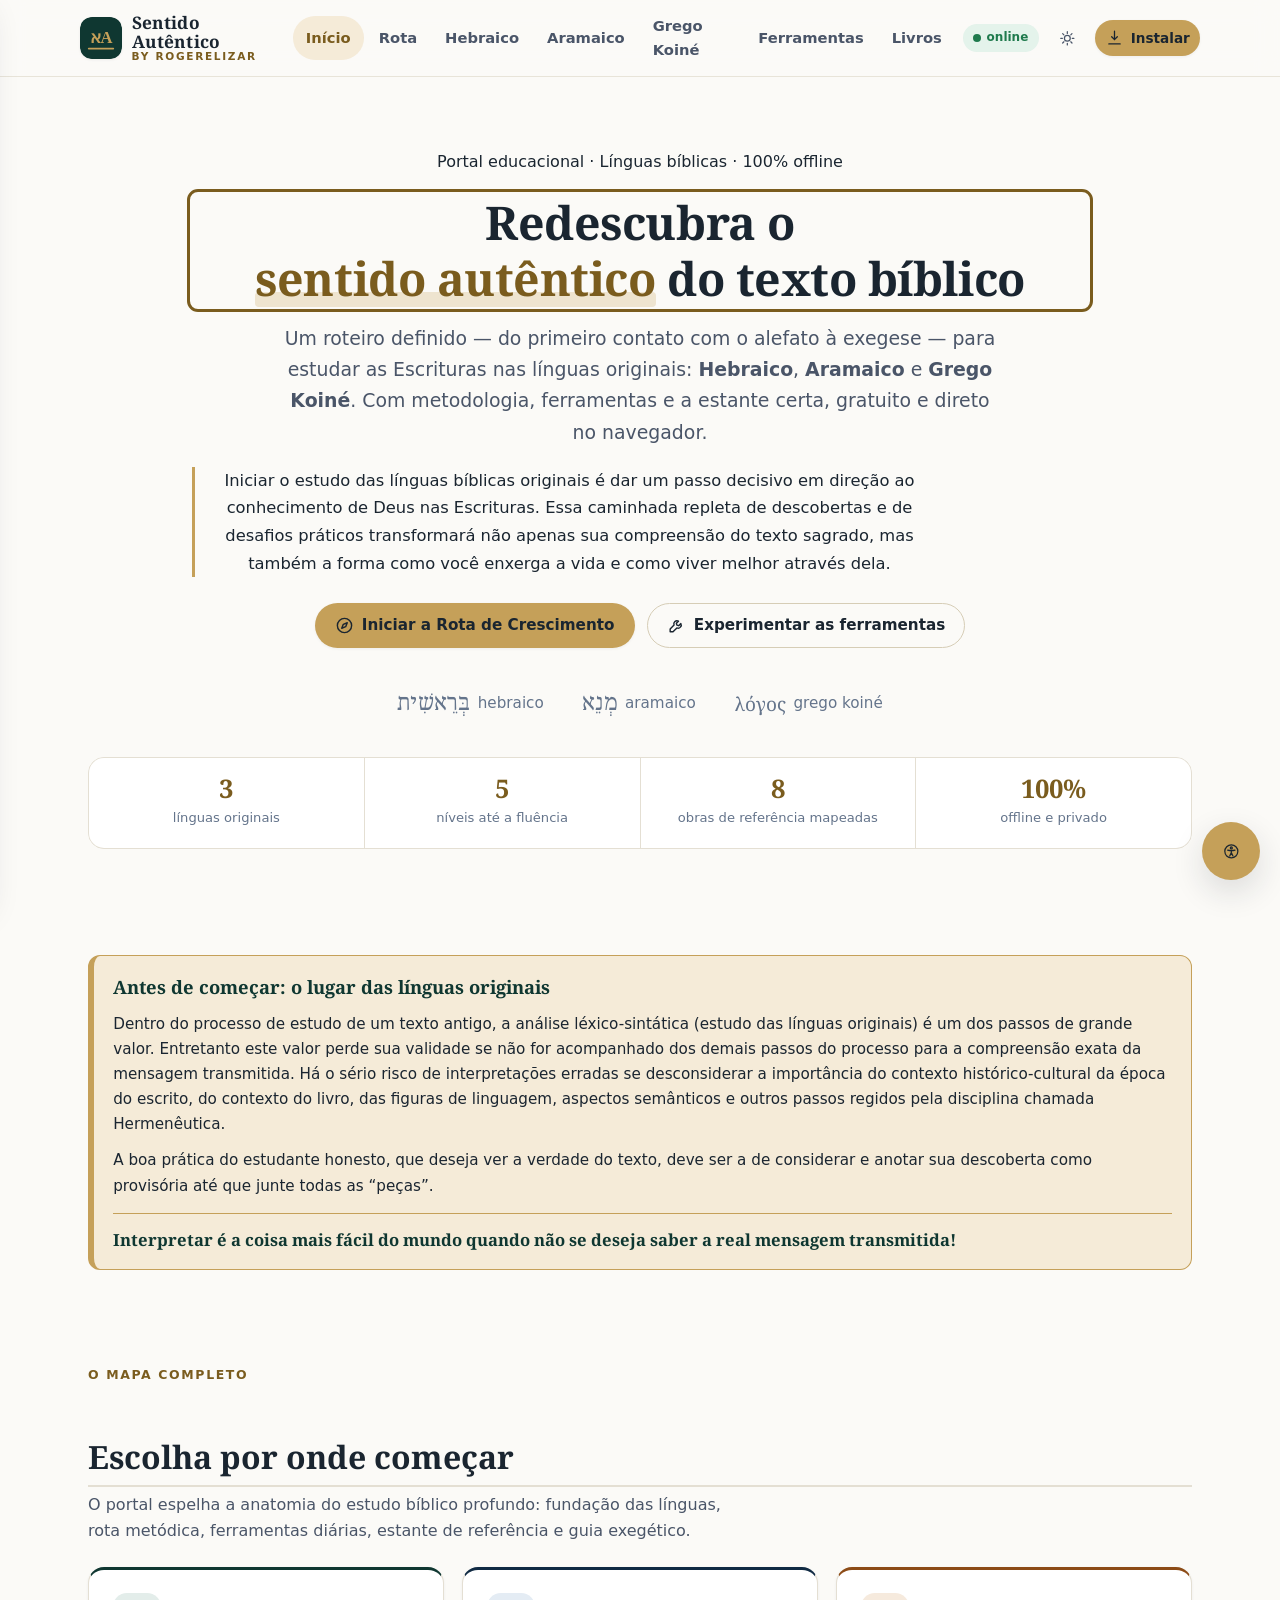
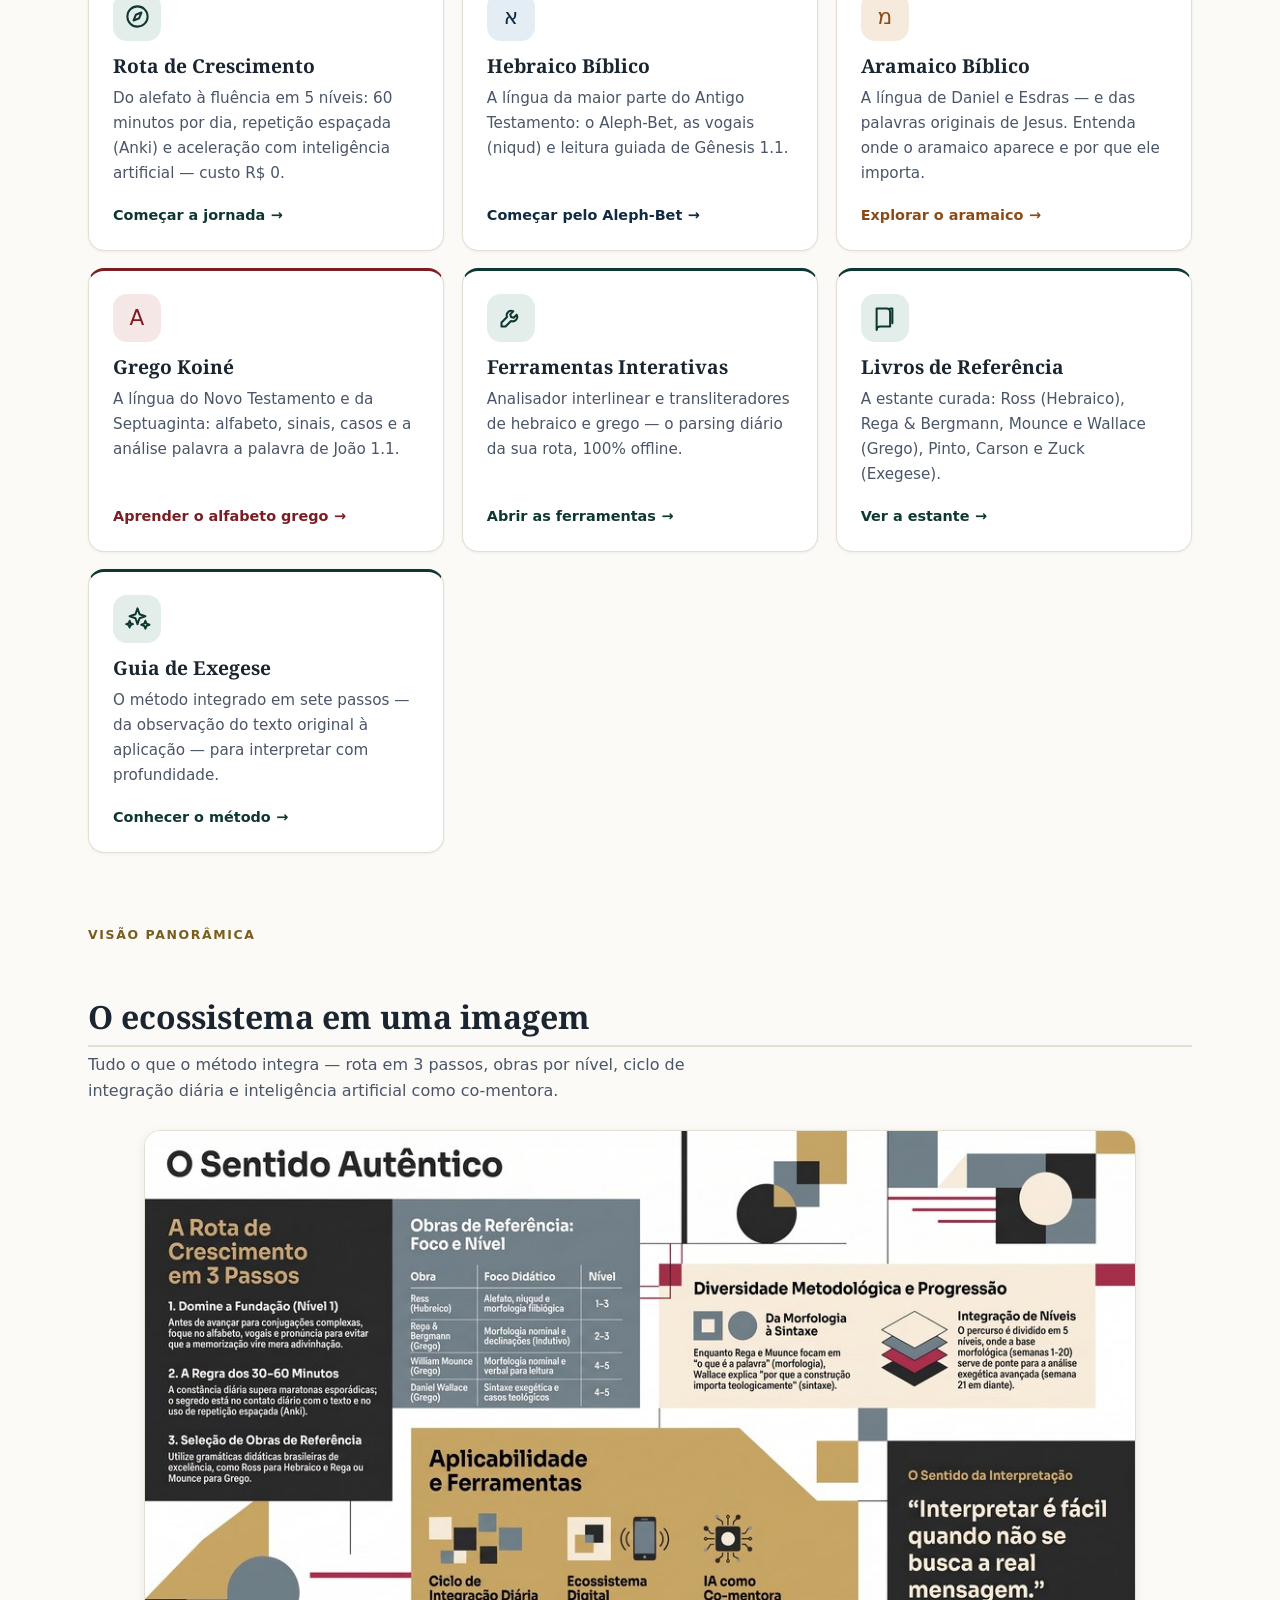
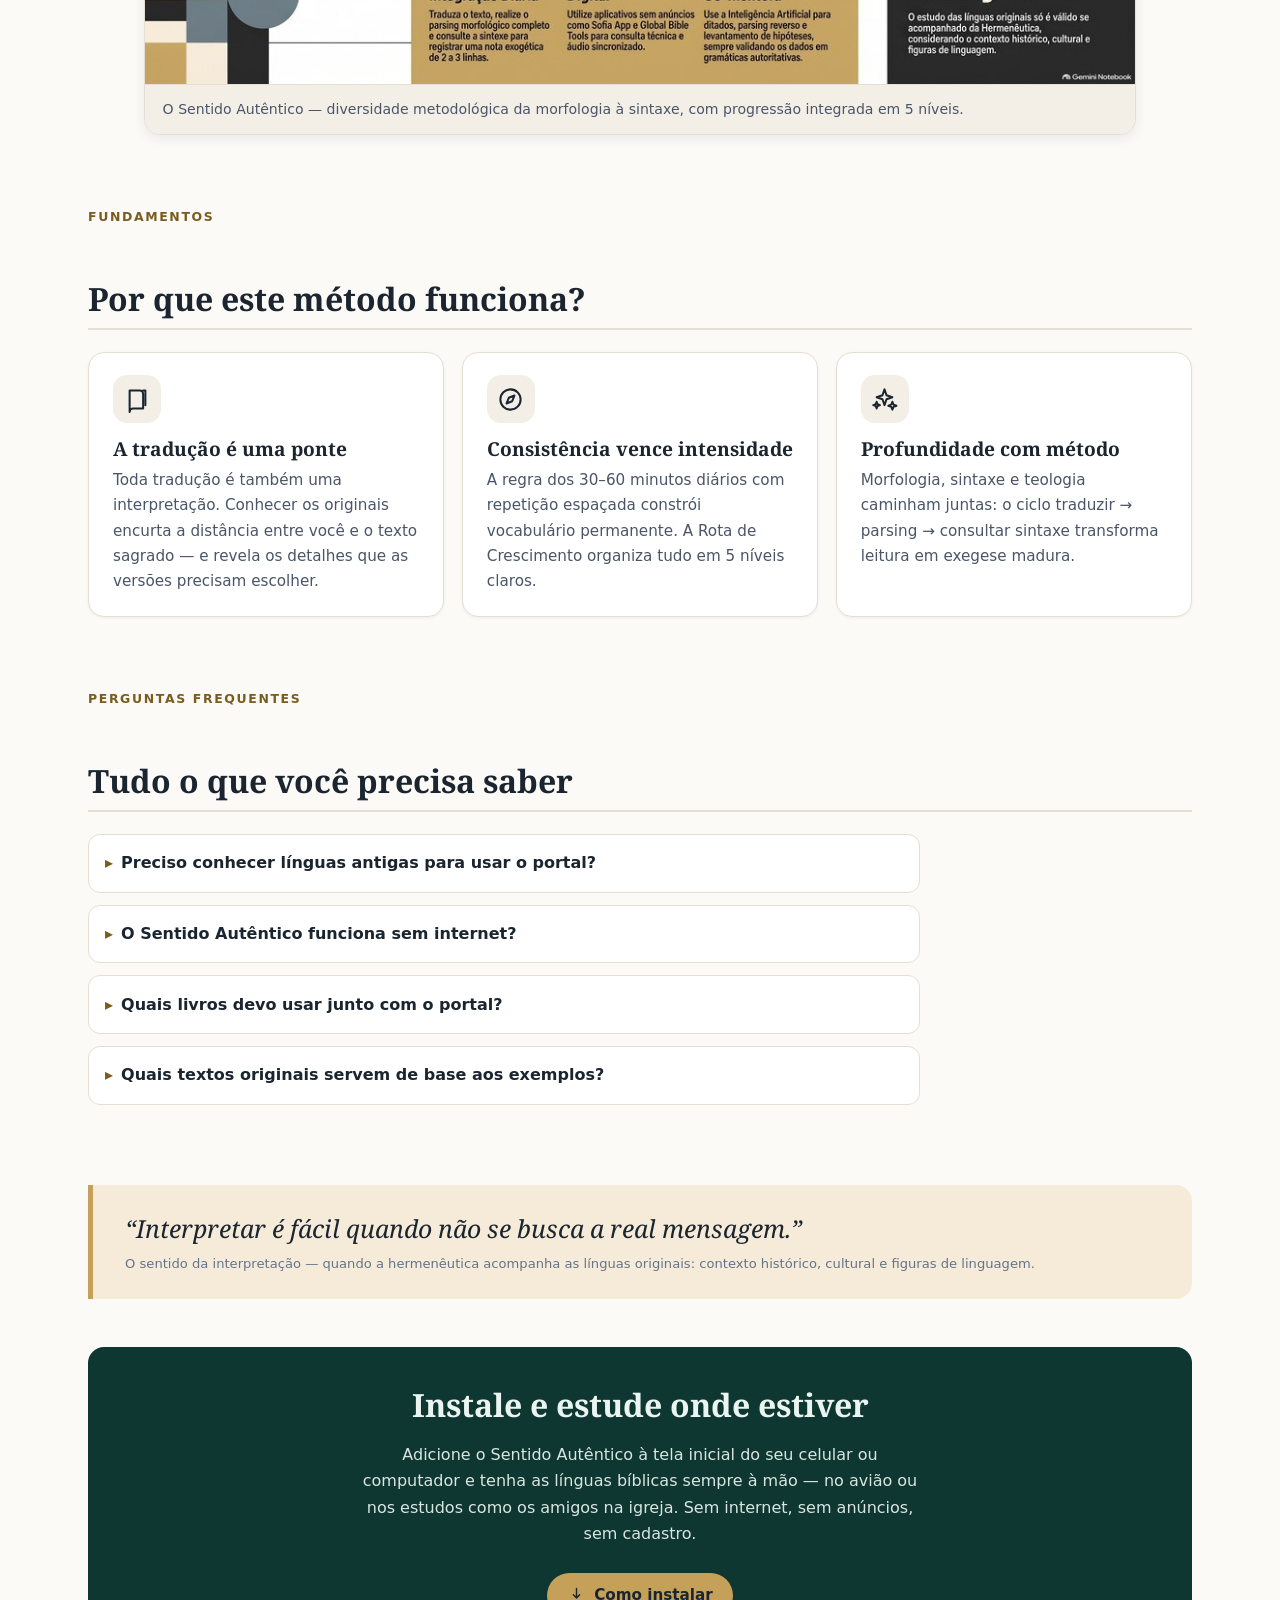
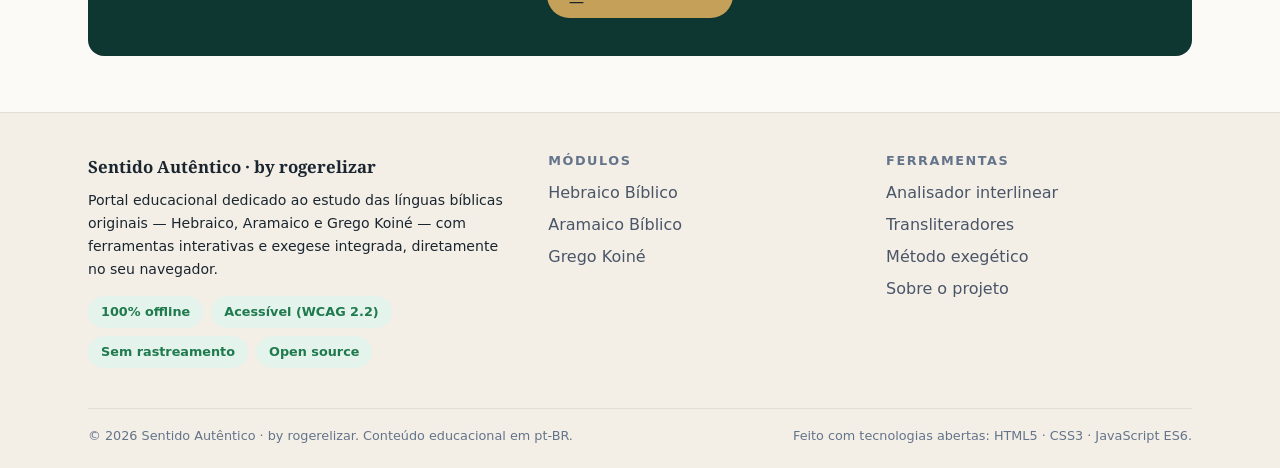
==== commit 67b29375: "Add files via upload" ====
--- a/abrir-sem-servidor.html
+++ b/abrir-sem-servidor.html
@@ -62,7 +62,7 @@
     "isAccessibleForFree": true,
     "offers": { "@type": "Offer", "price": "0", "priceCurrency": "BRL" },
     "description": "Portal educacional offline-first para o estudo das línguas bíblicas originais (Hebraico, Aramaico e Grego Koiné), com ferramentas interlineares e método exegético integrado, com acessibilidade WCAG 2.2.",
-    "featureList": "Alfabeto hebraico e aramaico; Alfabeto grego; Analisador interlinear; Transliteradores; Exegese em 7 passos; Funciona offline; Leitura em voz alta; Modo dislexia; Alto contraste; Tema escuro",
+    "featureList": "Alfabeto hebraico e aramaico; Alfabeto grego; Analisador interlinear; Transliteradores; Exegese em 7 passos; Funciona offline; Leitura da página em voz alta (acessibilidade); Modo dislexia; Alto contraste; Tema escuro",
     "teaches": ["Hebraico Bíblico", "Aramaico Bíblico", "Grego Koiné", "Exegese Bíblica"]
   }
   </script>
@@ -1778,6 +1778,7 @@
       clone.querySelectorAll(
         'button, script, style, svg, .sr-only, [aria-hidden="true"], [hidden], [data-nao-ler], .interlinear, .breadcrumb, table'
       ).forEach((el) => el.remove());
+      clone.querySelectorAll('[lang="he"], [lang="arc"], [lang="grc"], .hebrew, .aramaic, .greek').forEach((el) => el.remove());
       const bruto = clone.textContent || "";
       const texto = bruto.replace(/[ \t\u00A0]+/g, " ").replace(/\n{2,}/g, ". ").replace(/\s*\n\s*/g, ". ").replace(/(\.\s*){2,}/g, ". ").trim();
       if (!texto) return false;
@@ -2336,8 +2337,8 @@
     {
       t: "Bloco 3 · Imersão",
       min: "20 min",
-      icon: "speaker",
-      d: "Prática direta com o texto bíblico: leitura em voz alta ou análise interlinear nas ferramentas do portal."
+      icon: "scroll",
+      d: "Prática direta com o texto bíblico: leitura atenta do original ou análise interlinear nas ferramentas do portal."
     }
   ];
   var ESTRATEGIAS_IA = [
